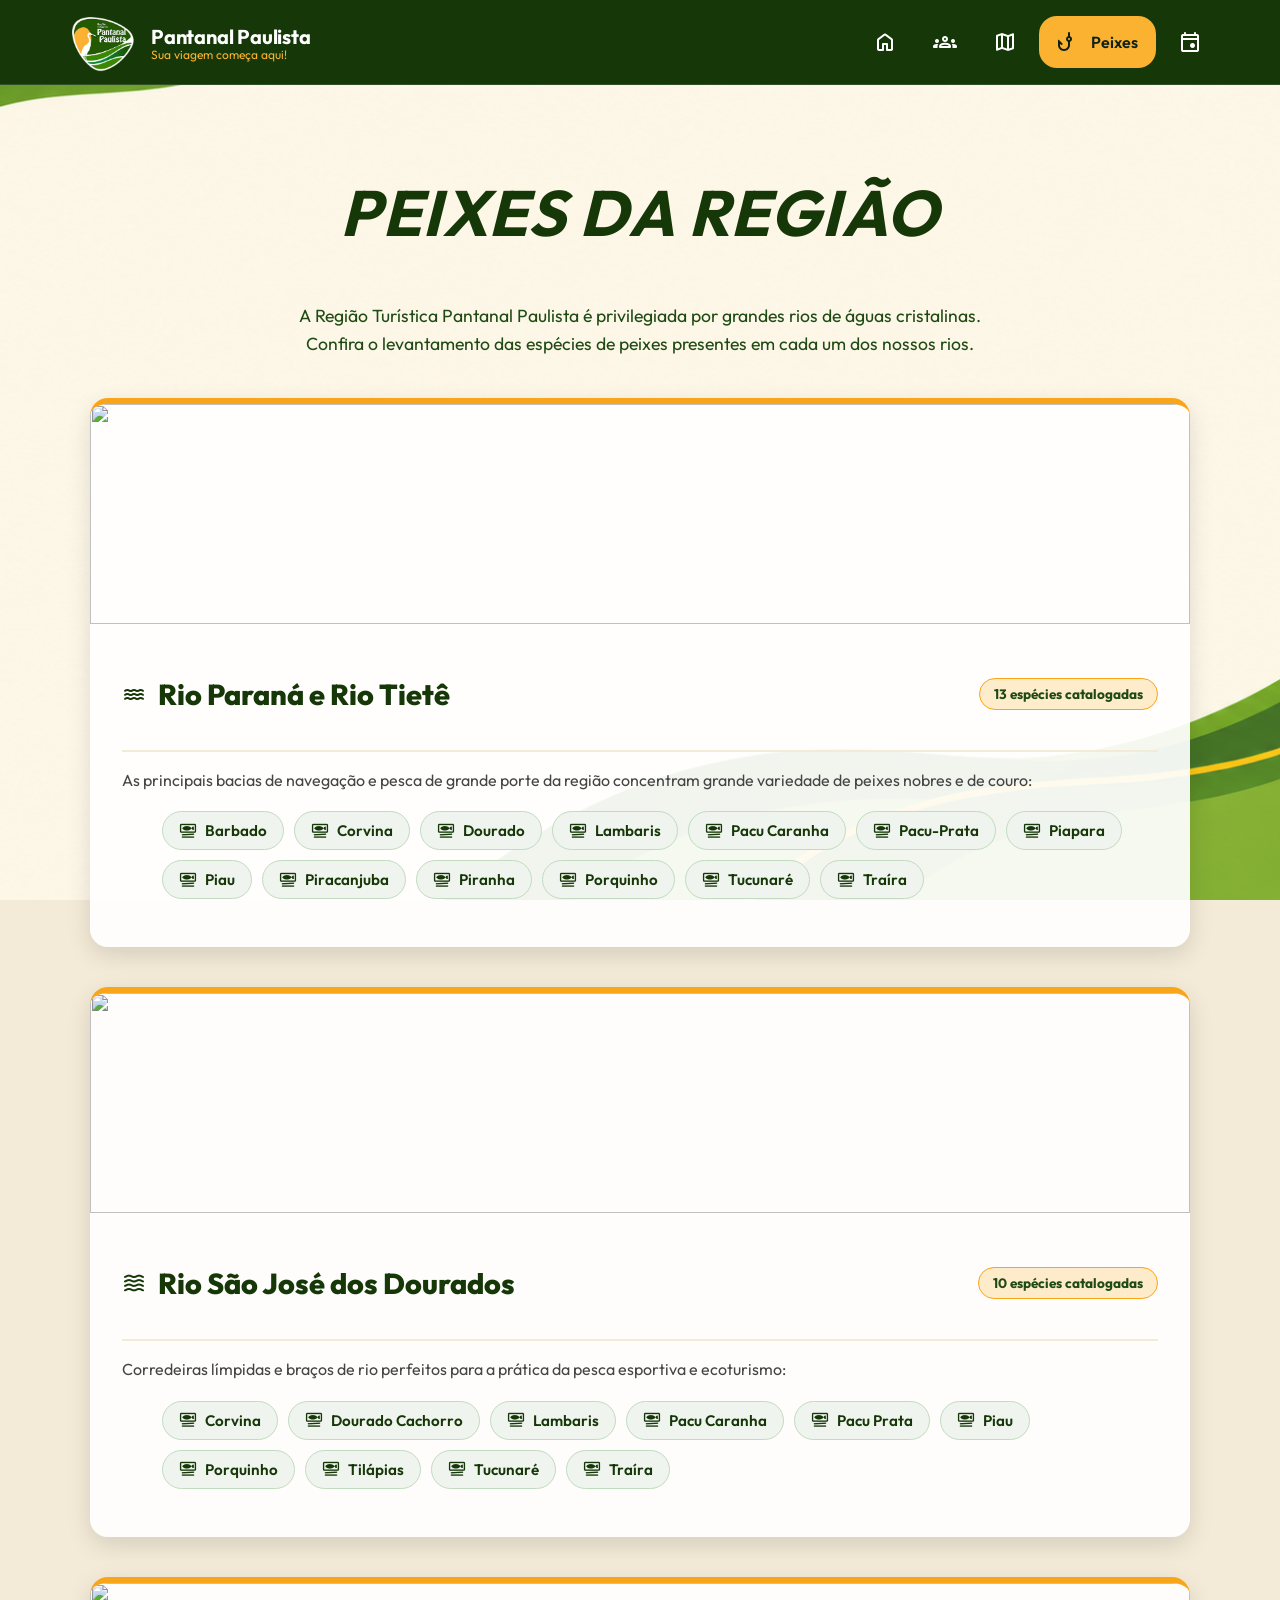
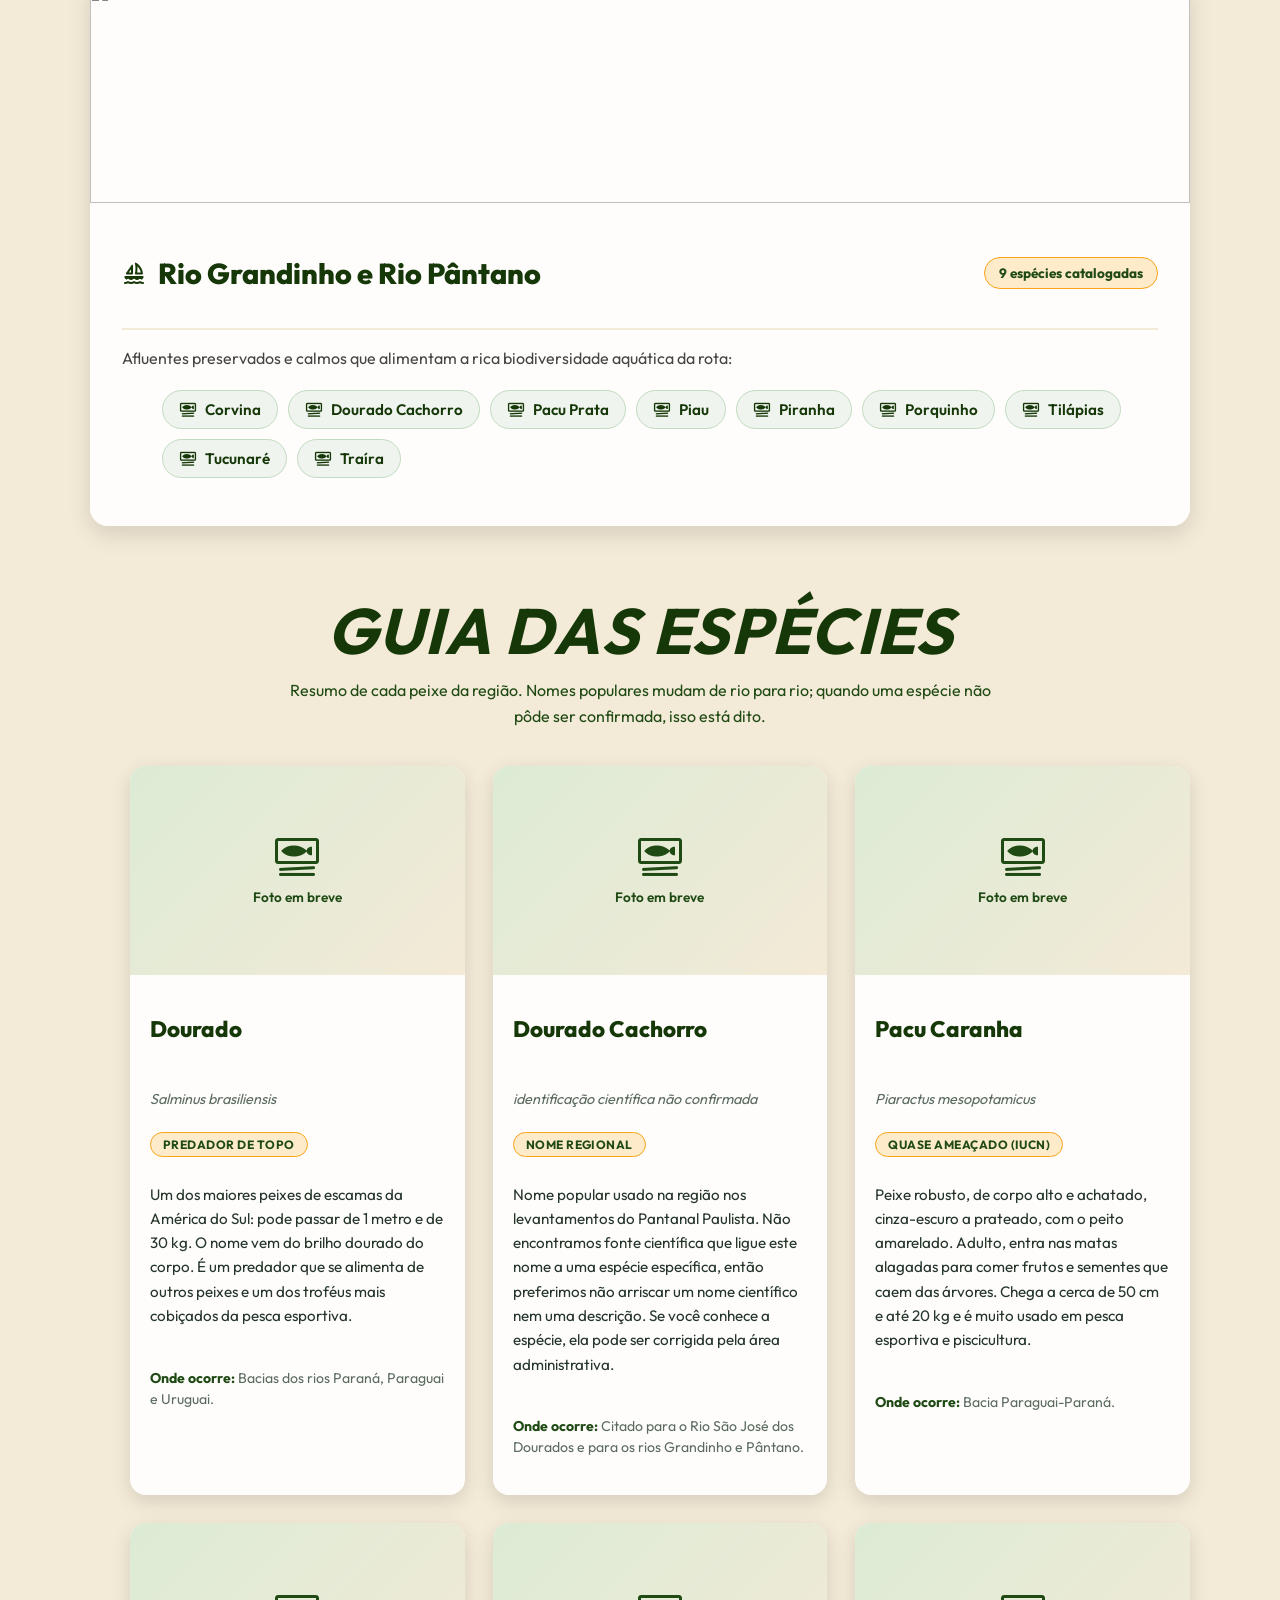
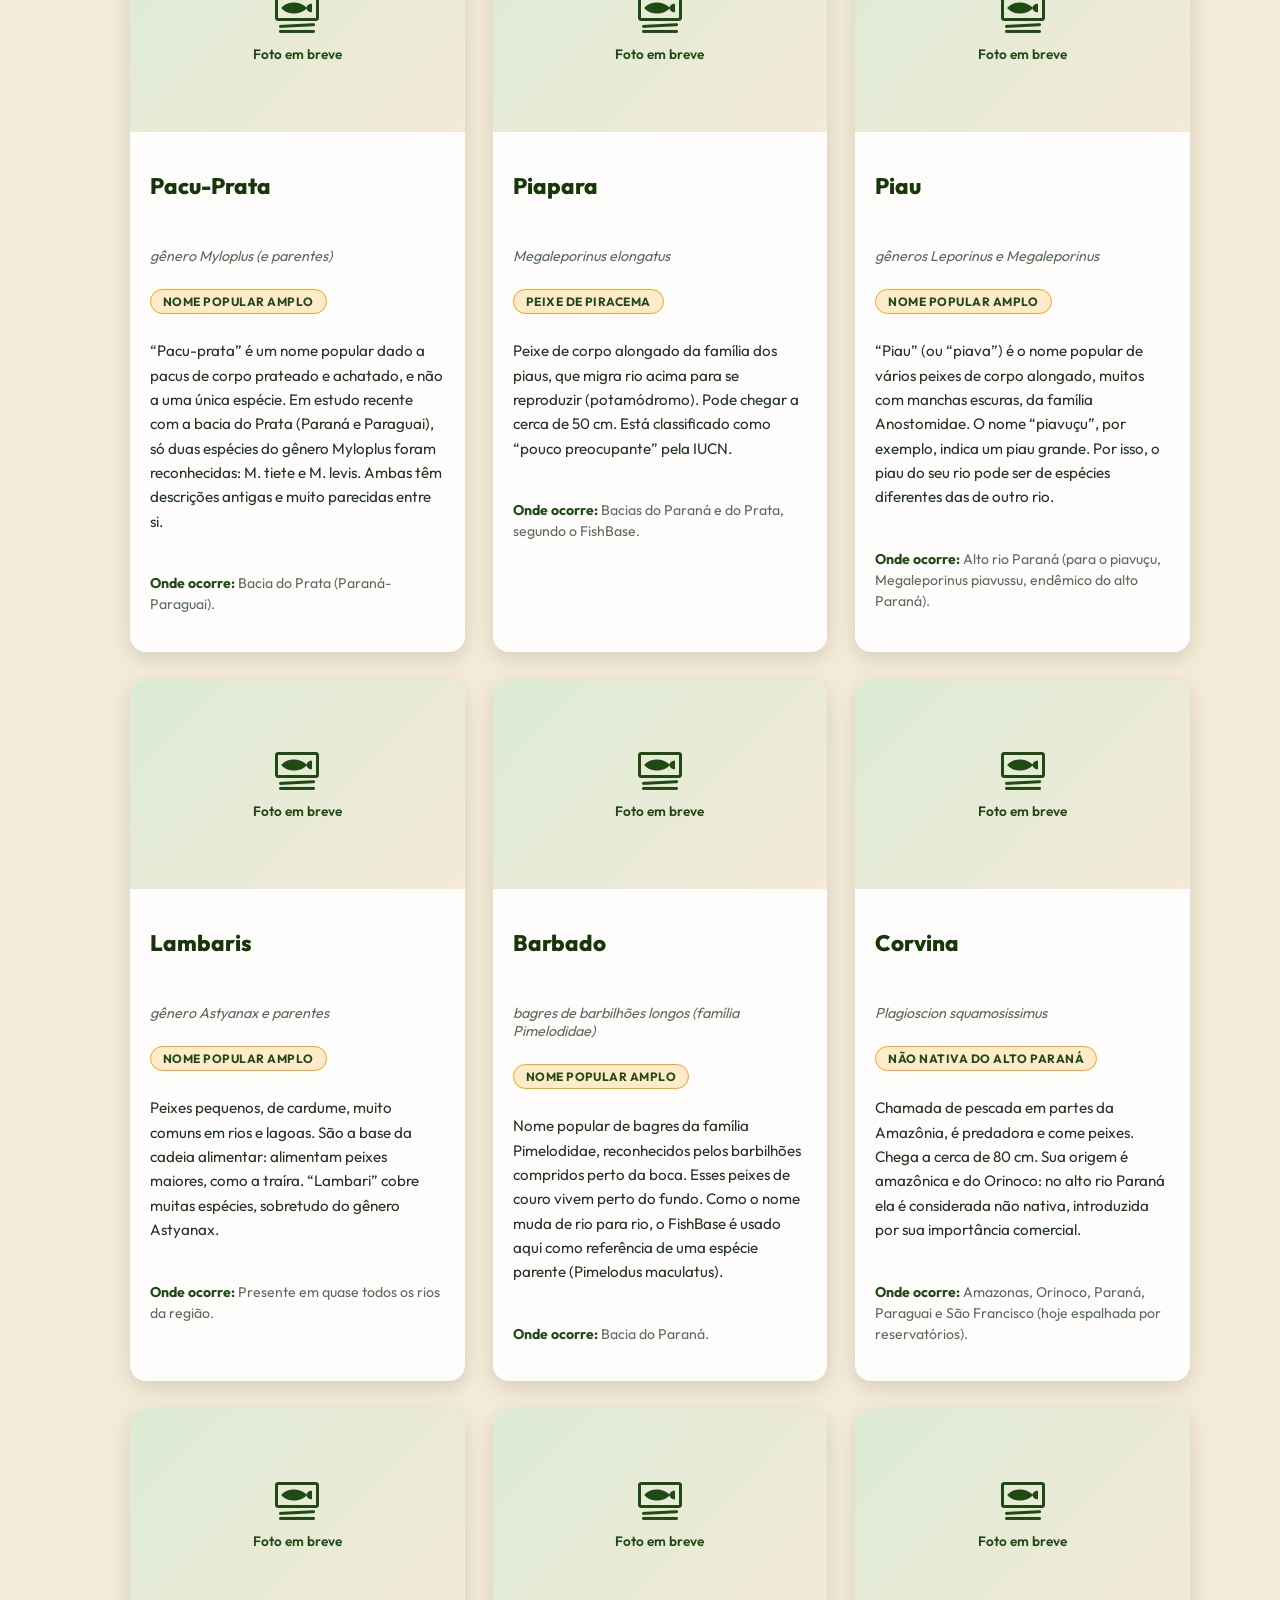
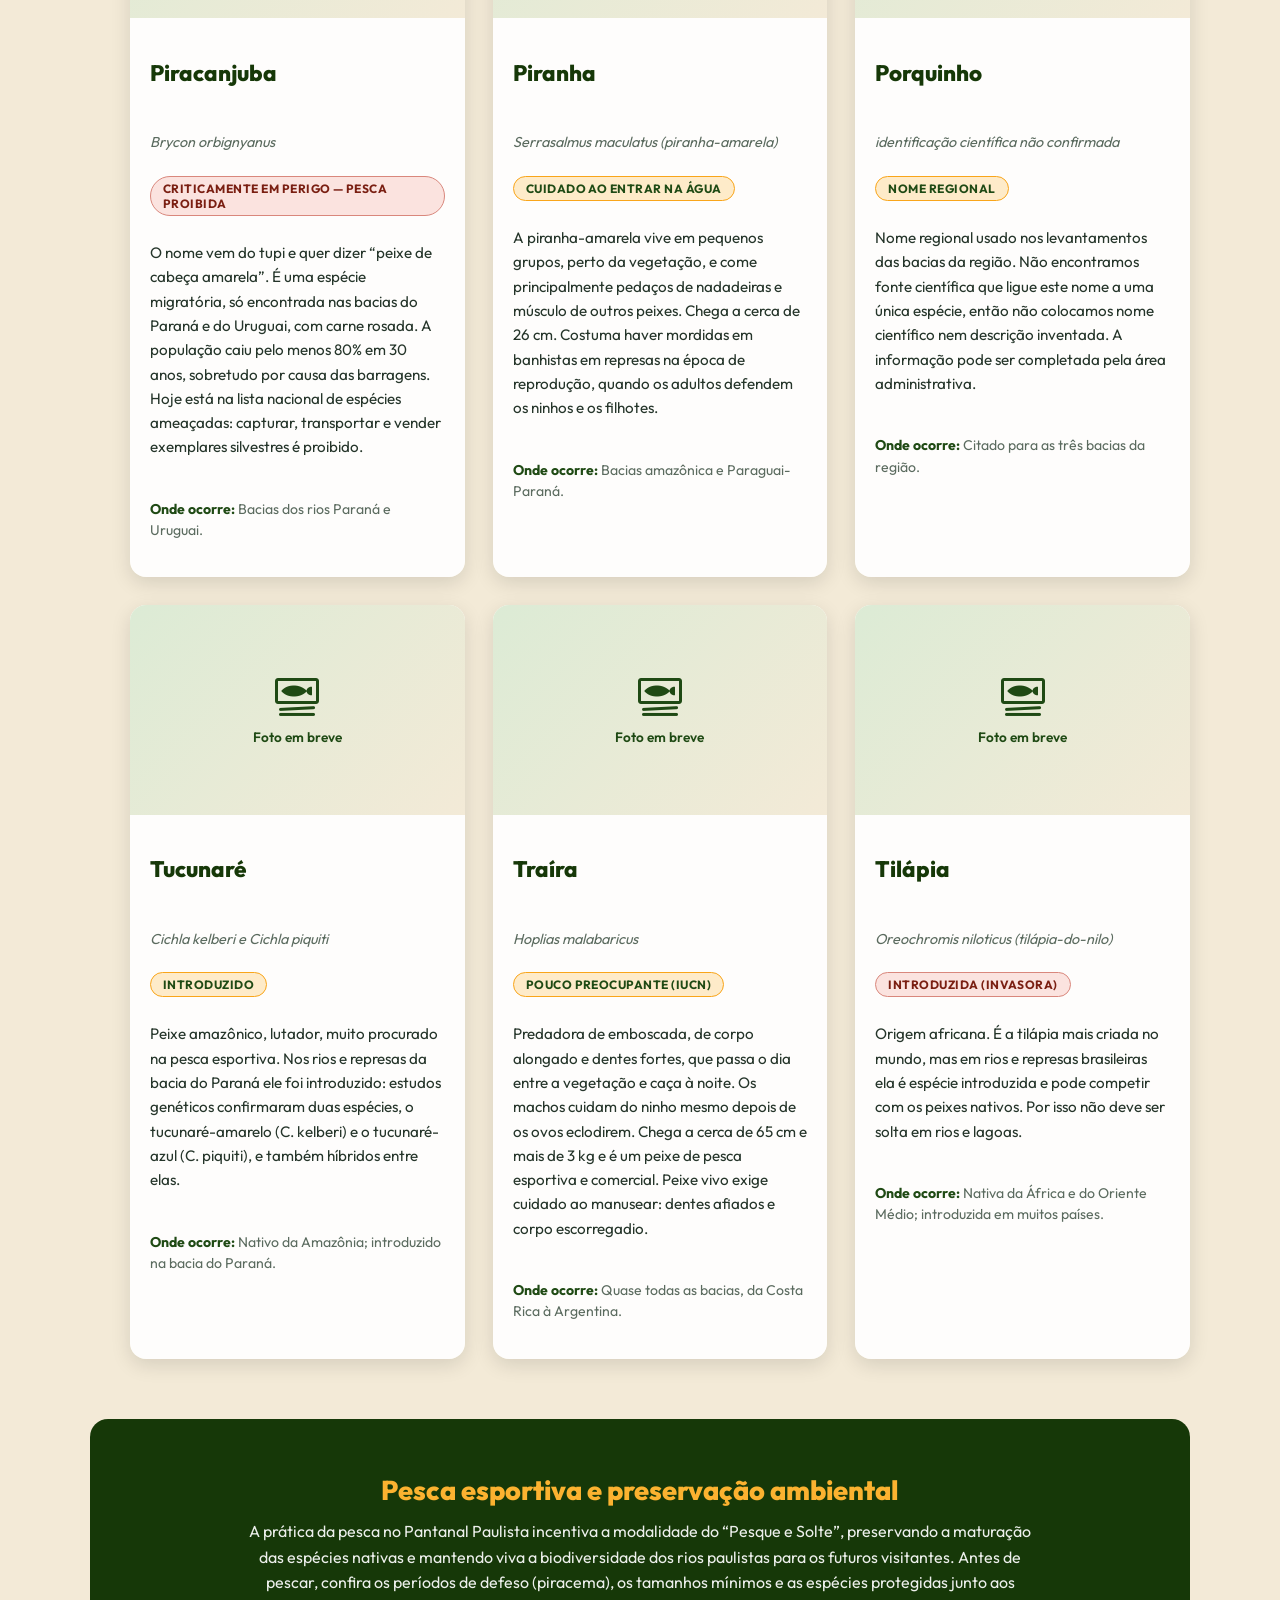
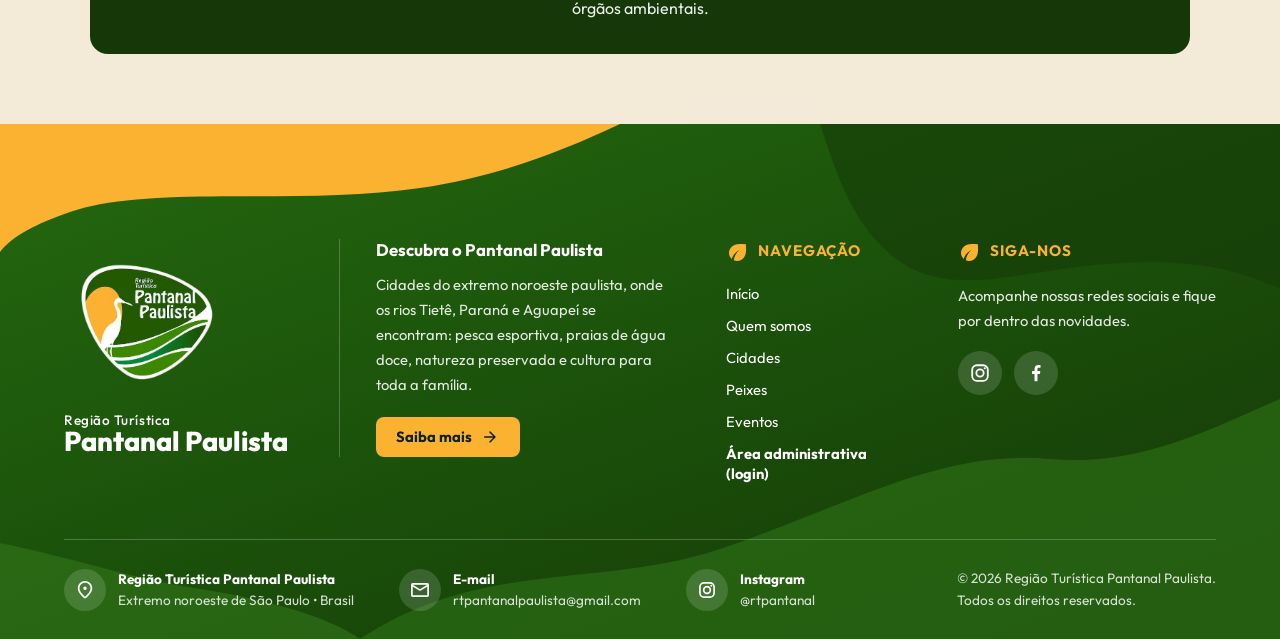
==== peixes.html @ 1e93c2e6 "Reorganiza o site: páginas de cidades, peixes e admin, código comentado e nomes em português - Adici" ====
<!DOCTYPE html>
<html lang="pt-BR">
<!--
    =====================================================================
    PEIXES.HTML - GUIA DE PEIXES E PESCA
    ---------------------------------------------------------------------
    SUMÁRIO
      A. <head> ............ configurações invisíveis da página
      B. CABEÇALHO ......... logo e menu
      C. #peixes ........... introdução, 3 bacias hidrográficas e guia de espécies
           - .bacia ......... um bloco por bacia (título + texto + etiquetas de peixes)
           - #guia-especies . lista de cartões (um <li class="especie"> por peixe)
           - .peixes-preservacao  aviso final sobre preservação
      D. RODAPÉ

    PARA ADICIONAR UM PEIXE: copie um <li class="especie"> inteiro, troque id, nome,
    nome científico e texto. A foto vem de img/peixes/<id>.jpg.
    =====================================================================
-->
    <head>
        <meta charset="UTF-8" />
        <meta name="viewport" content="width=device-width, initial-scale=1.0" />
        <meta name="description" content="Peixes da Região Turística Pantanal Paulista: espécies por bacia hidrográfica e informações de cada peixe." />
        <meta name="theme-color" content="#163808" />
        <title>Peixes | Pantanal Paulista</title>

        <!-- Avisa o CSS de que o JavaScript está ativo (usado pelo menu de celular). -->
        <script>
            document.documentElement.classList.add("js-ativo");
        </script>

        <!-- Mesmas fontes, mesmo CSS e mesmo JS da página inicial. -->
        <link
            href="https://fonts.googleapis.com/css2?family=Outfit:wght@400;500;600;700;800&display=swap"
            rel="stylesheet"
        />
        <link
            href="https://fonts.googleapis.com/css2?family=Material+Symbols+Rounded"
            rel="stylesheet"
        />
        <link rel="stylesheet" href="style.css" />
        <script src="index.js" defer></script>
    </head>

    <body>
        <a class="link-salto" href="#conteudo-principal"> Pular para o conteúdo principal </a>

        <!-- CABEÇALHO: igual ao da página inicial (links apontam para index.html). -->
        <header class="cabecalho">
            <div class="cabecalho__conteudo">
                <!-- Logo + nome: clicar leva ao início da página. -->
                <a
                    class="cabecalho__marca"
                    href="index.html"
                    aria-label="Pantanal Paulista - início"
                >
                    <img class="cabecalho__logo" src="img/logo.png" alt="" width="75" height="75" />
                    <span class="cabecalho__marca-texto">
                        <span class="cabecalho__marca-nome">Pantanal Paulista</span>
                        <!-- Slogan (veio do site do Kauê). -->
                        <span class="cabecalho__slogan">Sua viagem começa aqui!</span>
                    </span>
                </a>

                <!-- Botão do menu de celular (o index.js troca o ícone e o aria-expanded). -->
                <button
                    class="botao-menu"
                    type="button"
                    aria-controls="menu-principal"
                    aria-expanded="false"
                >
                    <span class="botao-menu__icone material-symbols-rounded" aria-hidden="true"
                        >menu</span
                    >
                    <span class="botao-menu__rotulo">Menu</span>
                </button>

                <!--
                    MENU PRINCIPAL
                    Os itens aparecem na MESMA ordem em que estão aqui. Para
                    mudar a ordem, recorte um bloco <li>...</li> inteiro e cole
                    em outra posição. Cada href (ex.: "#cidades") deve ser o id
                    de uma seção do <main>. A ordem do menu acompanha a ordem
                    da página: Início, Quem somos, Cidades e Eventos.
                -->
                <nav class="menu-navegacao" id="menu-principal" aria-label="Navegação principal">
                    <ul class="menu-navegacao__lista">
                        <li class="menu-navegacao__item">
                            <a class="menu-navegacao__link" href="index.html">
                                <span class="menu-navegacao__icone material-symbols-rounded" aria-hidden="true">home</span>
                                <span class="menu-navegacao__texto">Início</span>
                            </a>
                        </li>

                        <li class="menu-navegacao__item">
                            <a class="menu-navegacao__link" href="index.html#quem-somos">
                                <span class="menu-navegacao__icone material-symbols-rounded" aria-hidden="true">groups</span>
                                <span class="menu-navegacao__texto">Quem somos</span>
                            </a>
                        </li>

                        <li class="menu-navegacao__item">
                            <a class="menu-navegacao__link" href="cidades.html">
                                <span class="menu-navegacao__icone material-symbols-rounded" aria-hidden="true">map</span>
                                <span class="menu-navegacao__texto">Cidades</span>
                            </a>
                        </li>

                        <li class="menu-navegacao__item">
                            <a class="menu-navegacao__link" href="peixes.html" aria-current="location">
                                <span class="menu-navegacao__icone material-symbols-rounded" aria-hidden="true">phishing</span>
                                <span class="menu-navegacao__texto">Peixes</span>
                            </a>
                        </li>

                        <li class="menu-navegacao__item">
                            <a class="menu-navegacao__link" href="index.html#eventos">
                                <span class="menu-navegacao__icone material-symbols-rounded" aria-hidden="true">event</span>
                                <span class="menu-navegacao__texto">Eventos</span>
                            </a>
                        </li>
                    </ul>
                </nav>
            </div>
        </header>
        <!-- ======== FIM: CABEÇALHO ======== -->

        <main id="conteudo-principal">
            <!-- ============ PEIXES (id="peixes") ============
                 Bacias hidrográficas com as espécies de cada rio. Clicar em uma etiqueta leva
                 ao cartão da espécie no guia (abaixo). Foto: coloque o arquivo em img/peixes/ com
                 o mesmo id do cartão (ex.: img/peixes/dourado.jpg). Estilo: style.css, bloco "10. PÁGINA DE PEIXES". -->
            <section class="secao-conteudo" id="peixes" aria-labelledby="titulo-peixes">
                <h1 class="titulo-secao" id="titulo-peixes">PEIXES DA REGIÃO</h1>
                <p class="peixes-intro">
                    A Região Turística Pantanal Paulista é privilegiada por grandes rios de águas
                    cristalinas. Confira o levantamento das espécies de peixes presentes em cada
                    um dos nossos rios.
                </p>

                <div class="peixes__conteudo">
            <!-- ===== COMO É UMA BACIA =====
                 <article class="bacia"> = um bloco com a foto/capa, o título, um texto e as
                 etiquetas dos peixes (<ul class="bacia__etiquetas">). Cada etiqueta é um link
                 (#id-do-peixe) que leva ao cartão da espécie mais abaixo.
                 Cores, tamanhos e espaços: style.css, seção 10 (PÁGINA DE PEIXES). -->
            <!-- BACIA: Rio Paraná e Rio Tietê -->
            <article class="bacia">
                <img class="bacia__capa" src="https://images.unsplash.com/photo-1544551763-46a013bb70d5?auto=format&fit=crop&w=1200&q=80" alt="" loading="lazy" />
                <div class="bacia__corpo">
                    <div class="bacia__cabecalho">
                        <h2 class="bacia__titulo">
                            <span class="material-symbols-rounded" aria-hidden="true">water</span>
                            Rio Paraná e Rio Tietê
                        </h2>
                        <span class="bacia__contagem">13 espécies catalogadas</span>
                    </div>
                    <p class="bacia__texto">As principais bacias de navegação e pesca de grande porte da região concentram grande variedade de peixes nobres e de couro:</p>
                    <ul class="bacia__etiquetas">
                        <li><a class="etiqueta-peixe" href="#barbado"><span class="material-symbols-rounded" aria-hidden="true">set_meal</span>Barbado</a></li>
                        <li><a class="etiqueta-peixe" href="#corvina"><span class="material-symbols-rounded" aria-hidden="true">set_meal</span>Corvina</a></li>
                        <li><a class="etiqueta-peixe" href="#dourado"><span class="material-symbols-rounded" aria-hidden="true">set_meal</span>Dourado</a></li>
                        <li><a class="etiqueta-peixe" href="#lambari"><span class="material-symbols-rounded" aria-hidden="true">set_meal</span>Lambaris</a></li>
                        <li><a class="etiqueta-peixe" href="#pacu-caranha"><span class="material-symbols-rounded" aria-hidden="true">set_meal</span>Pacu Caranha</a></li>
                        <li><a class="etiqueta-peixe" href="#pacu-prata"><span class="material-symbols-rounded" aria-hidden="true">set_meal</span>Pacu-Prata</a></li>
                        <li><a class="etiqueta-peixe" href="#piapara"><span class="material-symbols-rounded" aria-hidden="true">set_meal</span>Piapara</a></li>
                        <li><a class="etiqueta-peixe" href="#piau"><span class="material-symbols-rounded" aria-hidden="true">set_meal</span>Piau</a></li>
                        <li><a class="etiqueta-peixe" href="#piracanjuba"><span class="material-symbols-rounded" aria-hidden="true">set_meal</span>Piracanjuba</a></li>
                        <li><a class="etiqueta-peixe" href="#piranha"><span class="material-symbols-rounded" aria-hidden="true">set_meal</span>Piranha</a></li>
                        <li><a class="etiqueta-peixe" href="#porquinho"><span class="material-symbols-rounded" aria-hidden="true">set_meal</span>Porquinho</a></li>
                        <li><a class="etiqueta-peixe" href="#tucunare"><span class="material-symbols-rounded" aria-hidden="true">set_meal</span>Tucunaré</a></li>
                        <li><a class="etiqueta-peixe" href="#traira"><span class="material-symbols-rounded" aria-hidden="true">set_meal</span>Traíra</a></li>
                    </ul>
                </div>
            </article>

            <!-- BACIA: Rio São José dos Dourados -->
            <article class="bacia">
                <img class="bacia__capa" src="https://images.unsplash.com/photo-1507525428034-b723cf961d3e?auto=format&fit=crop&w=1200&q=80" alt="" loading="lazy" />
                <div class="bacia__corpo">
                    <div class="bacia__cabecalho">
                        <h2 class="bacia__titulo">
                            <span class="material-symbols-rounded" aria-hidden="true">waves</span>
                            Rio São José dos Dourados
                        </h2>
                        <span class="bacia__contagem">10 espécies catalogadas</span>
                    </div>
                    <p class="bacia__texto">Corredeiras límpidas e braços de rio perfeitos para a prática da pesca esportiva e ecoturismo:</p>
                    <ul class="bacia__etiquetas">
                        <li><a class="etiqueta-peixe" href="#corvina"><span class="material-symbols-rounded" aria-hidden="true">set_meal</span>Corvina</a></li>
                        <li><a class="etiqueta-peixe" href="#dourado-cachorro"><span class="material-symbols-rounded" aria-hidden="true">set_meal</span>Dourado Cachorro</a></li>
                        <li><a class="etiqueta-peixe" href="#lambari"><span class="material-symbols-rounded" aria-hidden="true">set_meal</span>Lambaris</a></li>
                        <li><a class="etiqueta-peixe" href="#pacu-caranha"><span class="material-symbols-rounded" aria-hidden="true">set_meal</span>Pacu Caranha</a></li>
                        <li><a class="etiqueta-peixe" href="#pacu-prata"><span class="material-symbols-rounded" aria-hidden="true">set_meal</span>Pacu Prata</a></li>
                        <li><a class="etiqueta-peixe" href="#piau"><span class="material-symbols-rounded" aria-hidden="true">set_meal</span>Piau</a></li>
                        <li><a class="etiqueta-peixe" href="#porquinho"><span class="material-symbols-rounded" aria-hidden="true">set_meal</span>Porquinho</a></li>
                        <li><a class="etiqueta-peixe" href="#tilapia"><span class="material-symbols-rounded" aria-hidden="true">set_meal</span>Tilápias</a></li>
                        <li><a class="etiqueta-peixe" href="#tucunare"><span class="material-symbols-rounded" aria-hidden="true">set_meal</span>Tucunaré</a></li>
                        <li><a class="etiqueta-peixe" href="#traira"><span class="material-symbols-rounded" aria-hidden="true">set_meal</span>Traíra</a></li>
                    </ul>
                </div>
            </article>

            <!-- BACIA: Rio Grandinho e Rio Pântano -->
            <article class="bacia">
                <img class="bacia__capa" src="https://images.unsplash.com/photo-1470071459604-3b5ec3a7fe05?auto=format&fit=crop&w=1200&q=80" alt="" loading="lazy" />
                <div class="bacia__corpo">
                    <div class="bacia__cabecalho">
                        <h2 class="bacia__titulo">
                            <span class="material-symbols-rounded" aria-hidden="true">sailing</span>
                            Rio Grandinho e Rio Pântano
                        </h2>
                        <span class="bacia__contagem">9 espécies catalogadas</span>
                    </div>
                    <p class="bacia__texto">Afluentes preservados e calmos que alimentam a rica biodiversidade aquática da rota:</p>
                    <ul class="bacia__etiquetas">
                        <li><a class="etiqueta-peixe" href="#corvina"><span class="material-symbols-rounded" aria-hidden="true">set_meal</span>Corvina</a></li>
                        <li><a class="etiqueta-peixe" href="#dourado-cachorro"><span class="material-symbols-rounded" aria-hidden="true">set_meal</span>Dourado Cachorro</a></li>
                        <li><a class="etiqueta-peixe" href="#pacu-prata"><span class="material-symbols-rounded" aria-hidden="true">set_meal</span>Pacu Prata</a></li>
                        <li><a class="etiqueta-peixe" href="#piau"><span class="material-symbols-rounded" aria-hidden="true">set_meal</span>Piau</a></li>
                        <li><a class="etiqueta-peixe" href="#piranha"><span class="material-symbols-rounded" aria-hidden="true">set_meal</span>Piranha</a></li>
                        <li><a class="etiqueta-peixe" href="#porquinho"><span class="material-symbols-rounded" aria-hidden="true">set_meal</span>Porquinho</a></li>
                        <li><a class="etiqueta-peixe" href="#tilapia"><span class="material-symbols-rounded" aria-hidden="true">set_meal</span>Tilápias</a></li>
                        <li><a class="etiqueta-peixe" href="#tucunare"><span class="material-symbols-rounded" aria-hidden="true">set_meal</span>Tucunaré</a></li>
                        <li><a class="etiqueta-peixe" href="#traira"><span class="material-symbols-rounded" aria-hidden="true">set_meal</span>Traíra</a></li>
                    </ul>
                </div>
            </article>

                    <!-- GUIA DAS ESPÉCIES
                         Cada <li class="especie" id="..."> é um cartão de peixe:
                         foto, nome, nome científico, onde ocorre e um texto curto.
                         Para mudar a foto: coloque img/peixes/<id>.jpg (o id do cartão).
                         Para a grade ter mais/menos colunas: style.css, ".especies" (grid-template-columns). -->
                    <h2 class="titulo-secao guia-especies__titulo" id="guia-especies">GUIA DAS ESPÉCIES</h2>
                    <p class="guia-especies__aviso">
                        Resumo de cada peixe da região. Nomes populares mudam de
                        rio para rio; quando uma espécie não pôde ser confirmada, isso está dito.
                    </p>
                    <ul class="especies">
                    <li class="especie" id="dourado">
                        <div class="especie__foto">
                            <img src="img/peixes/dourado.jpg" alt="Dourado" loading="lazy" data-remoto="https://commons.wikimedia.org/wiki/Special:FilePath/Dourado no Rio da Prata.JPG?width=800" />
                            <span class="especie__foto-vazia" aria-hidden="true"><span class="material-symbols-rounded">set_meal</span>Foto em breve</span>
                        </div>
                        <div class="especie__corpo">
                            <h3 class="especie__nome">Dourado</h3>
                            <p class="especie__cientifico">Salminus brasiliensis</p>
                            <span class="especie__selo">Predador de topo</span>
                            <p class="especie__texto">Um dos maiores peixes de escamas da América do Sul: pode passar de 1 metro e de 30 kg. O nome vem do brilho dourado do corpo. É um predador que se alimenta de outros peixes e um dos troféus mais cobiçados da pesca esportiva.</p>
                            <p class="especie__onde"><strong>Onde ocorre:</strong> Bacias dos rios Paraná, Paraguai e Uruguai.</p>
                        </div>
                    </li>
                    <li class="especie" id="dourado-cachorro">
                        <div class="especie__foto">
                            <img src="img/peixes/dourado-cachorro.jpg" alt="Dourado Cachorro" loading="lazy" />
                            <span class="especie__foto-vazia" aria-hidden="true"><span class="material-symbols-rounded">set_meal</span>Foto em breve</span>
                        </div>
                        <div class="especie__corpo">
                            <h3 class="especie__nome">Dourado Cachorro</h3>
                            <p class="especie__cientifico">identificação científica não confirmada</p>
                            <span class="especie__selo">Nome regional</span>
                            <p class="especie__texto">Nome popular usado na região nos levantamentos do Pantanal Paulista. Não encontramos fonte científica que ligue este nome a uma espécie específica, então preferimos não arriscar um nome científico nem uma descrição. Se você conhece a espécie, ela pode ser corrigida pela área administrativa.</p>
                            <p class="especie__onde"><strong>Onde ocorre:</strong> Citado para o Rio São José dos Dourados e para os rios Grandinho e Pântano.</p>
                        </div>
                    </li>
                    <li class="especie" id="pacu-caranha">
                        <div class="especie__foto">
                            <img src="img/peixes/pacu-caranha.jpg" alt="Pacu Caranha" loading="lazy" />
                            <span class="especie__foto-vazia" aria-hidden="true"><span class="material-symbols-rounded">set_meal</span>Foto em breve</span>
                        </div>
                        <div class="especie__corpo">
                            <h3 class="especie__nome">Pacu Caranha</h3>
                            <p class="especie__cientifico">Piaractus mesopotamicus</p>
                            <span class="especie__selo">Quase ameaçado (IUCN)</span>
                            <p class="especie__texto">Peixe robusto, de corpo alto e achatado, cinza-escuro a prateado, com o peito amarelado. Adulto, entra nas matas alagadas para comer frutos e sementes que caem das árvores. Chega a cerca de 50 cm e até 20 kg e é muito usado em pesca esportiva e piscicultura.</p>
                            <p class="especie__onde"><strong>Onde ocorre:</strong> Bacia Paraguai-Paraná.</p>
                        </div>
                    </li>
                    <li class="especie" id="pacu-prata">
                        <div class="especie__foto">
                            <img src="img/peixes/pacu-prata.jpg" alt="Pacu-Prata" loading="lazy" />
                            <span class="especie__foto-vazia" aria-hidden="true"><span class="material-symbols-rounded">set_meal</span>Foto em breve</span>
                        </div>
                        <div class="especie__corpo">
                            <h3 class="especie__nome">Pacu-Prata</h3>
                            <p class="especie__cientifico">gênero Myloplus (e parentes)</p>
                            <span class="especie__selo">Nome popular amplo</span>
                            <p class="especie__texto">“Pacu-prata” é um nome popular dado a pacus de corpo prateado e achatado, e não a uma única espécie. Em estudo recente com a bacia do Prata (Paraná e Paraguai), só duas espécies do gênero Myloplus foram reconhecidas: M. tiete e M. levis. Ambas têm descrições antigas e muito parecidas entre si.</p>
                            <p class="especie__onde"><strong>Onde ocorre:</strong> Bacia do Prata (Paraná-Paraguai).</p>
                        </div>
                    </li>
                    <li class="especie" id="piapara">
                        <div class="especie__foto">
                            <img src="img/peixes/piapara.jpg" alt="Piapara" loading="lazy" />
                            <span class="especie__foto-vazia" aria-hidden="true"><span class="material-symbols-rounded">set_meal</span>Foto em breve</span>
                        </div>
                        <div class="especie__corpo">
                            <h3 class="especie__nome">Piapara</h3>
                            <p class="especie__cientifico">Megaleporinus elongatus</p>
                            <span class="especie__selo">Peixe de piracema</span>
                            <p class="especie__texto">Peixe de corpo alongado da família dos piaus, que migra rio acima para se reproduzir (potamódromo). Pode chegar a cerca de 50 cm. Está classificado como “pouco preocupante” pela IUCN.</p>
                            <p class="especie__onde"><strong>Onde ocorre:</strong> Bacias do Paraná e do Prata, segundo o FishBase.</p>
                        </div>
                    </li>
                    <li class="especie" id="piau">
                        <div class="especie__foto">
                            <img src="img/peixes/piau.jpg" alt="Piau" loading="lazy" />
                            <span class="especie__foto-vazia" aria-hidden="true"><span class="material-symbols-rounded">set_meal</span>Foto em breve</span>
                        </div>
                        <div class="especie__corpo">
                            <h3 class="especie__nome">Piau</h3>
                            <p class="especie__cientifico">gêneros Leporinus e Megaleporinus</p>
                            <span class="especie__selo">Nome popular amplo</span>
                            <p class="especie__texto">“Piau” (ou “piava”) é o nome popular de vários peixes de corpo alongado, muitos com manchas escuras, da família Anostomidae. O nome “piavuçu”, por exemplo, indica um piau grande. Por isso, o piau do seu rio pode ser de espécies diferentes das de outro rio.</p>
                            <p class="especie__onde"><strong>Onde ocorre:</strong> Alto rio Paraná (para o piavuçu, Megaleporinus piavussu, endêmico do alto Paraná).</p>
                        </div>
                    </li>
                    <li class="especie" id="lambari">
                        <div class="especie__foto">
                            <img src="img/peixes/lambari.jpg" alt="Lambaris" loading="lazy" />
                            <span class="especie__foto-vazia" aria-hidden="true"><span class="material-symbols-rounded">set_meal</span>Foto em breve</span>
                        </div>
                        <div class="especie__corpo">
                            <h3 class="especie__nome">Lambaris</h3>
                            <p class="especie__cientifico">gênero Astyanax e parentes</p>
                            <span class="especie__selo">Nome popular amplo</span>
                            <p class="especie__texto">Peixes pequenos, de cardume, muito comuns em rios e lagoas. São a base da cadeia alimentar: alimentam peixes maiores, como a traíra. “Lambari” cobre muitas espécies, sobretudo do gênero Astyanax.</p>
                            <p class="especie__onde"><strong>Onde ocorre:</strong> Presente em quase todos os rios da região.</p>
                        </div>
                    </li>
                    <li class="especie" id="barbado">
                        <div class="especie__foto">
                            <img src="img/peixes/barbado.jpg" alt="Barbado" loading="lazy" />
                            <span class="especie__foto-vazia" aria-hidden="true"><span class="material-symbols-rounded">set_meal</span>Foto em breve</span>
                        </div>
                        <div class="especie__corpo">
                            <h3 class="especie__nome">Barbado</h3>
                            <p class="especie__cientifico">bagres de barbilhões longos (família Pimelodidae)</p>
                            <span class="especie__selo">Nome popular amplo</span>
                            <p class="especie__texto">Nome popular de bagres da família Pimelodidae, reconhecidos pelos barbilhões compridos perto da boca. Esses peixes de couro vivem perto do fundo. Como o nome muda de rio para rio, o FishBase é usado aqui como referência de uma espécie parente (Pimelodus maculatus).</p>
                            <p class="especie__onde"><strong>Onde ocorre:</strong> Bacia do Paraná.</p>
                        </div>
                    </li>
                    <li class="especie" id="corvina">
                        <div class="especie__foto">
                            <img src="img/peixes/corvina.jpg" alt="Corvina" loading="lazy" />
                            <span class="especie__foto-vazia" aria-hidden="true"><span class="material-symbols-rounded">set_meal</span>Foto em breve</span>
                        </div>
                        <div class="especie__corpo">
                            <h3 class="especie__nome">Corvina</h3>
                            <p class="especie__cientifico">Plagioscion squamosissimus</p>
                            <span class="especie__selo">Não nativa do alto Paraná</span>
                            <p class="especie__texto">Chamada de pescada em partes da Amazônia, é predadora e come peixes. Chega a cerca de 80 cm. Sua origem é amazônica e do Orinoco: no alto rio Paraná ela é considerada não nativa, introduzida por sua importância comercial.</p>
                            <p class="especie__onde"><strong>Onde ocorre:</strong> Amazonas, Orinoco, Paraná, Paraguai e São Francisco (hoje espalhada por reservatórios).</p>
                        </div>
                    </li>
                    <li class="especie" id="piracanjuba">
                        <div class="especie__foto">
                            <img src="img/peixes/piracanjuba.jpg" alt="Piracanjuba" loading="lazy" />
                            <span class="especie__foto-vazia" aria-hidden="true"><span class="material-symbols-rounded">set_meal</span>Foto em breve</span>
                        </div>
                        <div class="especie__corpo">
                            <h3 class="especie__nome">Piracanjuba</h3>
                            <p class="especie__cientifico">Brycon orbignyanus</p>
                            <span class="especie__selo especie__selo--alerta">Criticamente em perigo — pesca proibida</span>
                            <p class="especie__texto">O nome vem do tupi e quer dizer “peixe de cabeça amarela”. É uma espécie migratória, só encontrada nas bacias do Paraná e do Uruguai, com carne rosada. A população caiu pelo menos 80% em 30 anos, sobretudo por causa das barragens. Hoje está na lista nacional de espécies ameaçadas: capturar, transportar e vender exemplares silvestres é proibido.</p>
                            <p class="especie__onde"><strong>Onde ocorre:</strong> Bacias dos rios Paraná e Uruguai.</p>
                        </div>
                    </li>
                    <li class="especie" id="piranha">
                        <div class="especie__foto">
                            <img src="img/peixes/piranha.jpg" alt="Piranha" loading="lazy" />
                            <span class="especie__foto-vazia" aria-hidden="true"><span class="material-symbols-rounded">set_meal</span>Foto em breve</span>
                        </div>
                        <div class="especie__corpo">
                            <h3 class="especie__nome">Piranha</h3>
                            <p class="especie__cientifico">Serrasalmus maculatus (piranha-amarela)</p>
                            <span class="especie__selo">Cuidado ao entrar na água</span>
                            <p class="especie__texto">A piranha-amarela vive em pequenos grupos, perto da vegetação, e come principalmente pedaços de nadadeiras e músculo de outros peixes. Chega a cerca de 26 cm. Costuma haver mordidas em banhistas em represas na época de reprodução, quando os adultos defendem os ninhos e os filhotes.</p>
                            <p class="especie__onde"><strong>Onde ocorre:</strong> Bacias amazônica e Paraguai-Paraná.</p>
                        </div>
                    </li>
                    <li class="especie" id="porquinho">
                        <div class="especie__foto">
                            <img src="img/peixes/porquinho.jpg" alt="Porquinho" loading="lazy" />
                            <span class="especie__foto-vazia" aria-hidden="true"><span class="material-symbols-rounded">set_meal</span>Foto em breve</span>
                        </div>
                        <div class="especie__corpo">
                            <h3 class="especie__nome">Porquinho</h3>
                            <p class="especie__cientifico">identificação científica não confirmada</p>
                            <span class="especie__selo">Nome regional</span>
                            <p class="especie__texto">Nome regional usado nos levantamentos das bacias da região. Não encontramos fonte científica que ligue este nome a uma única espécie, então não colocamos nome científico nem descrição inventada. A informação pode ser completada pela área administrativa.</p>
                            <p class="especie__onde"><strong>Onde ocorre:</strong> Citado para as três bacias da região.</p>
                        </div>
                    </li>
                    <li class="especie" id="tucunare">
                        <div class="especie__foto">
                            <img src="img/peixes/tucunare.jpg" alt="Tucunaré" loading="lazy" />
                            <span class="especie__foto-vazia" aria-hidden="true"><span class="material-symbols-rounded">set_meal</span>Foto em breve</span>
                        </div>
                        <div class="especie__corpo">
                            <h3 class="especie__nome">Tucunaré</h3>
                            <p class="especie__cientifico">Cichla kelberi e Cichla piquiti</p>
                            <span class="especie__selo">Introduzido</span>
                            <p class="especie__texto">Peixe amazônico, lutador, muito procurado na pesca esportiva. Nos rios e represas da bacia do Paraná ele foi introduzido: estudos genéticos confirmaram duas espécies, o tucunaré-amarelo (C. kelberi) e o tucunaré-azul (C. piquiti), e também híbridos entre elas.</p>
                            <p class="especie__onde"><strong>Onde ocorre:</strong> Nativo da Amazônia; introduzido na bacia do Paraná.</p>
                        </div>
                    </li>
                    <li class="especie" id="traira">
                        <div class="especie__foto">
                            <img src="img/peixes/traira.jpg" alt="Traíra" loading="lazy" data-remoto="https://commons.wikimedia.org/wiki/Special:FilePath/Hoplias malabaricus2.jpg?width=800" />
                            <span class="especie__foto-vazia" aria-hidden="true"><span class="material-symbols-rounded">set_meal</span>Foto em breve</span>
                        </div>
                        <div class="especie__corpo">
                            <h3 class="especie__nome">Traíra</h3>
                            <p class="especie__cientifico">Hoplias malabaricus</p>
                            <span class="especie__selo">Pouco preocupante (IUCN)</span>
                            <p class="especie__texto">Predadora de emboscada, de corpo alongado e dentes fortes, que passa o dia entre a vegetação e caça à noite. Os machos cuidam do ninho mesmo depois de os ovos eclodirem. Chega a cerca de 65 cm e mais de 3 kg e é um peixe de pesca esportiva e comercial. Peixe vivo exige cuidado ao manusear: dentes afiados e corpo escorregadio.</p>
                            <p class="especie__onde"><strong>Onde ocorre:</strong> Quase todas as bacias, da Costa Rica à Argentina.</p>
                        </div>
                    </li>
                    <li class="especie" id="tilapia">
                        <div class="especie__foto">
                            <img src="img/peixes/tilapia.jpg" alt="Tilápia" loading="lazy" />
                            <span class="especie__foto-vazia" aria-hidden="true"><span class="material-symbols-rounded">set_meal</span>Foto em breve</span>
                        </div>
                        <div class="especie__corpo">
                            <h3 class="especie__nome">Tilápia</h3>
                            <p class="especie__cientifico">Oreochromis niloticus (tilápia-do-nilo)</p>
                            <span class="especie__selo especie__selo--alerta">Introduzida (invasora)</span>
                            <p class="especie__texto">Origem africana. É a tilápia mais criada no mundo, mas em rios e represas brasileiras ela é espécie introduzida e pode competir com os peixes nativos. Por isso não deve ser solta em rios e lagoas.</p>
                            <p class="especie__onde"><strong>Onde ocorre:</strong> Nativa da África e do Oriente Médio; introduzida em muitos países.</p>
                        </div>
                    </li>
                    </ul>

                    <!-- FAIXA DE PRESERVAÇÃO -->
                    <aside class="peixes-preservacao">
                        <h2>Pesca esportiva e preservação ambiental</h2>
                        <p>
                            A prática da pesca no Pantanal Paulista incentiva a modalidade do
                            “Pesque e Solte”, preservando a maturação das espécies nativas e
                            mantendo viva a biodiversidade dos rios paulistas para os futuros
                            visitantes. Antes de pescar, confira os períodos de defeso (piracema),
                            os tamanhos mínimos e as espécies protegidas junto aos órgãos
                            ambientais.
                        </p>
                    </aside>
                </div>
            </section>
            <!-- ======== FIM: SEÇÃO #peixes ======== -->
        </main>
        <!-- ======== FIM: CONTEÚDO PRINCIPAL ======== -->

        <!-- RODAPÉ: igual ao da página inicial. -->
        <footer class="rodape">
            <!-- Ondas decorativas do fundo (só enfeite: o leitor de tela ignora).
                 Duas peças: uma presa ao topo (mancha amarela) e outra à base. -->
            <svg
                class="rodape__decoracao rodape__decoracao--cima"
                viewBox="0 0 1440 260"
                preserveAspectRatio="xMinYMin slice"
                aria-hidden="true"
                focusable="false"
            >
                <path
                    fill="#143a08"
                    opacity=".55"
                    d="M820 0H1440V250C1360 215 1290 150 1190 140C1050 126 960 190 890 130C850 96 835 45 820 0Z"
                />
                <path
                    fill="#fbb230"
                    d="M0 0H620C560 28 500 52 420 64C300 82 150 60 70 88C36 100 12 112 0 128Z"
                />
            </svg>
            <svg
                class="rodape__decoracao rodape__decoracao--baixo"
                viewBox="0 0 1440 240"
                preserveAspectRatio="xMaxYMax slice"
                aria-hidden="true"
                focusable="false"
            >
                <path
                    fill="#2a6a14"
                    opacity=".75"
                    d="M520 240C640 160 760 190 880 150C1010 106 1100 50 1210 60C1300 68 1370 30 1440 0V240Z"
                />
                <path
                    fill="#357a1c"
                    opacity=".55"
                    d="M0 240V150C120 110 230 170 360 190C450 204 500 225 520 240Z"
                />
            </svg>

            <div class="rodape__conteudo">
                <!-- Parte de cima: 4 colunas (marca, apresentação, navegação, redes) -->
                <div class="rodape__principal">
                    <!-- Coluna 1: marca (clicar leva ao início) -->
                    <a
                        class="rodape__marca"
                        href="index.html"
                        aria-label="Pantanal Paulista - voltar ao início"
                    >
                        <img class="rodape__logo" src="img/logo.png" alt="" width="160" height="160" />
                        <span class="rodape__marca-texto">
                            <span class="rodape__marca-topo">Região Turística</span>
                            <span class="rodape__marca-nome">Pantanal Paulista</span>
                        </span>
                    </a>

                    <!-- Coluna 2: apresentação + botão -->
                    <div class="rodape__sobre">
                        <h2 class="rodape__sobre-titulo">Descubra o Pantanal Paulista</h2>
                        <p>
                            Cidades do extremo noroeste paulista, onde os rios Tietê, Paraná e
                            Aguapeí se encontram: pesca esportiva, praias de água doce, natureza
                            preservada e cultura para toda a família.
                        </p>
                        <a class="rodape__botao" href="index.html#quem-somos">
                            Saiba mais
                            <span class="material-symbols-rounded" aria-hidden="true"
                                >arrow_forward</span
                            >
                        </a>
                    </div>

                    <!-- Coluna 3: navegação (mesmos destinos do menu do topo) -->
                    <nav class="rodape__coluna" aria-labelledby="rodape-nav-titulo">
                        <h2 class="rodape__coluna-titulo" id="rodape-nav-titulo">
                            <span class="material-symbols-rounded" aria-hidden="true">eco</span>
                            Navegação
                        </h2>
                        <ul class="rodape__lista">
                            <li><a href="index.html">Início</a></li>
                            <li><a href="index.html#quem-somos">Quem somos</a></li>
                            <li><a href="cidades.html">Cidades</a></li>
                            <li><a href="peixes.html">Peixes</a></li>
                            <li><a href="index.html#eventos">Eventos</a></li>
                            <li><a href="admin.html" class="rodape__admin">Área administrativa (login)</a></li>
                        </ul>
                    </nav>

                    <!-- Coluna 4: redes sociais (links reais da Região Turística) -->
                    <div class="rodape__coluna">
                        <h2 class="rodape__coluna-titulo">
                            <span class="material-symbols-rounded" aria-hidden="true">eco</span>
                            Siga-nos
                        </h2>
                        <p class="rodape__redes-texto">
                            Acompanhe nossas redes sociais e fique por dentro das novidades.
                        </p>
                        <ul class="rodape__redes">
                            <li>
                                <a
                                    href="https://www.instagram.com/rtpantanal/"
                                    target="_blank"
                                    rel="noopener noreferrer"
                                    aria-label="Instagram @rtpantanal (abre em nova aba)"
                                >
                                    <svg viewBox="0 0 24 24" aria-hidden="true" focusable="false">
                                        <rect x="3.5" y="3.5" width="17" height="17" rx="5" fill="none" stroke="currentColor" stroke-width="2" />
                                        <circle cx="12" cy="12" r="4" fill="none" stroke="currentColor" stroke-width="2" />
                                        <circle cx="17.2" cy="6.8" r="1.2" fill="currentColor" />
                                    </svg>
                                </a>
                            </li>
                            <li>
                                <a
                                    href="https://www.facebook.com/rtpantanalpaulista/"
                                    target="_blank"
                                    rel="noopener noreferrer"
                                    aria-label="Facebook Região Turística Pantanal Paulista (abre em nova aba)"
                                >
                                    <svg viewBox="0 0 24 24" aria-hidden="true" focusable="false">
                                        <path
                                            fill="currentColor"
                                            d="M13.6 21v-8h2.7l.4-3.2h-3.1V7.8c0-.9.3-1.5 1.6-1.5h1.7V3.4c-.3 0-1.3-.1-2.4-.1-2.4 0-4.1 1.5-4.1 4.2v2.3H7.7V13h2.7v8z"
                                        />
                                    </svg>
                                </a>
                            </li>
                            <!-- Para ADICIONAR outra rede (quando existir o perfil oficial),
                                 copie um <li> acima, troque o href e o aria-label e coloque
                                 o <svg> do ícone da rede. -->
                        </ul>
                    </div>
                </div>

                <!-- Linha de baixo: contato e direitos autorais -->
                <div class="rodape__base">
                    <ul class="rodape__contato">
                        <li>
                            <span
                                class="rodape__contato-icone material-symbols-rounded"
                                aria-hidden="true"
                                >location_on</span
                            >
                            <span>
                                <strong>Região Turística Pantanal Paulista</strong>
                                Extremo noroeste de São Paulo • Brasil
                            </span>
                        </li>
                        <li>
                            <span
                                class="rodape__contato-icone material-symbols-rounded"
                                aria-hidden="true"
                                >mail</span
                            >
                            <span>
                                <strong>E-mail</strong>
                                <a id="exibe-email" href="mailto:rtpantanalpaulista@gmail.com"
                                    >rtpantanalpaulista@gmail.com</a
                                >
                            </span>
                        </li>
                        <li>
                            <span class="rodape__contato-icone" aria-hidden="true">
                                <svg viewBox="0 0 24 24" focusable="false">
                                    <rect x="3.5" y="3.5" width="17" height="17" rx="5" fill="none" stroke="currentColor" stroke-width="2" />
                                    <circle cx="12" cy="12" r="4" fill="none" stroke="currentColor" stroke-width="2" />
                                    <circle cx="17.2" cy="6.8" r="1.2" fill="currentColor" />
                                </svg>
                            </span>
                            <span>
                                <strong>Instagram</strong>
                                <a id="exibe-redes"
                                    href="https://www.instagram.com/rtpantanal/"
                                    target="_blank"
                                    rel="noopener noreferrer"
                                    >@rtpantanal</a
                                >
                            </span>
                        </li>
                        <li id="rodape-telefone" hidden>
                            <span class="rodape__contato-icone material-symbols-rounded" aria-hidden="true">call</span>
                            <span>
                                <strong>Telefone</strong>
                                <span id="exibe-telefone"></span>
                            </span>
                        </li>
                    </ul>

                    <!-- O ano é atualizado sozinho pelo index.js (2026 é só o valor de reserva). -->
                    <p class="rodape__direitos">
                        © <span id="rodape-ano">2026</span> Região Turística Pantanal Paulista.<br />
                        Todos os direitos reservados.
                    </p>
                </div>
            </div>
        </footer>
        <!-- ======== FIM: RODAPÉ ======== -->
    </body>
</html>
---- style.css ----
/* ==========================================================================
   STYLE.CSS - ARQUIVO ÚNICO DE ESTILOS DO SITE
   --------------------------------------------------------------------------
   O HTML diz O QUE aparece; o CSS diz COMO aparece (cores, tamanhos,
   posições e efeitos). Cada bloco começa com um "seletor" (ex.: .banner)
   que indica QUAL elemento do HTML recebe as regras. Dentro das chaves { }
   ficam as "propriedades", uma por linha, no formato  propriedade: valor;
   Em CSS os comentários ficam entre barra-asterisco e asterisco-barra,
   como este: o navegador ignora esse texto.

   SUMÁRIO (na ordem em que as seções aparecem no arquivo)
      1. Variáveis (cores, fontes e medidas do site inteiro)
      2. Base (reset, corpo, rolagem, foco, fundo bege, títulos)
      3. Cabeçalho e menu
      4. Banner (faixa inicial com foto, 100% da tela)
      5. Quem somos
      6. Cidades (cards com foto)
      7. Informações da cidade (painéis de vidro + mapa)
      8. Eventos (carrossel)
      9. Página de cidades (busca e guia das cidades)
     10. Página de peixes (bacias e guia das espécies)
     11. Área administrativa (login e painel)
     12. Rodapé
     13. Preferência por menos movimento (acessibilidade)
   Procure pelo número e o nome da seção (Ctrl+F) para ir direto até ela.

   COMO USAR ESTE ARQUIVO
     - Quer trocar uma COR ou FONTE do site todo? Mexa só na seção 1.
     - Quer mexer em UMA parte da página? Use o sumário acima.
     - Quase todo valor tem um comentário ao lado explicando o que ele faz.

   RECEITAS RÁPIDAS (o que mudar para conseguir cada efeito)
     - Trocar a cor do texto ............ color: ...;
     - Trocar a cor de fundo ............ background-color: ...;
     - Aumentar/diminuir a letra ........ font-size: ...;  (maior número = letra maior)
     - Trocar a fonte ................... font-family: ...;
     - Deixar em negrito ................ font-weight: 700;
     - Aumentar uma imagem .............. width: ...; e height: ...;
     - Afastar um item do outro ......... gap: ...;  ou  margin: ...;
     - Dar mais "respiro" dentro da caixa  padding: ...;
     - Arredondar os cantos ............. border-radius: ...;
     - Esconder um item ................. display: none;

   UNIDADES DE MEDIDA
     px  = pixel (tamanho fixo).   rem = múltiplo do tamanho de letra padrão
     (1rem = 16px).   %  = porcentagem do espaço do elemento pai.
     vw / vh = 1% da largura / altura da tela.   em = múltiplo da letra do próprio elemento.
   ========================================================================== */


/* ==========================================================================
   1. VARIÁVEIS
   Uma variável é um "apelido" para um valor: var(--verde) usa o que está
   escrito em --verde. Mudou aqui, mudou no site inteiro.
   ========================================================================== */
:root {
    /* ----- Cores do projeto ----- */
    --verde: #163808;         /* verde principal: cabeçalho, títulos, rodapé */
    --verde-escuro: #1f4a14;  /* verde mais claro, usado em textos de destaque */
    --ambar: #fbb230;         /* amarelo: botões, ícone ativo, detalhes */
    --laranja: #f9a51a;       /* laranja dos botões dos cards e das faixas */
    --tinta: #102117;         /* quase preto esverdeado: texto sobre fundo claro */
    --branco: #fff;           /* branco */

    /* ----- Medidas ----- */
    --altura-header: 84px;  /* altura do cabeçalho (o banner desconta isto para ocupar a tela toda) */

    /* ----- Fontes -----
       Uma fonte só para o site inteiro (Outfit). Para trocar: mude o nome
       aqui E o link do Google Fonts no <head> do index.html.
       "sans-serif" é a reserva, usada se a fonte principal não carregar. */
    --fonte-principal: "Outfit", sans-serif;  /* valor reutilizado pelo site (variável) */
    --fonte-titulo: var(--fonte-principal);   /* fonte dos títulos */
    --fonte-texto: var(--fonte-principal);    /* fonte dos textos corridos */

    /* ----- Padrão dos títulos grandes das seções -----
       Valem para QUEM SOMOS, CIDADES, INFORMAÇÕES E LOCALIZAÇÃO e EVENTOS. */
    --titulo-tamanho: clamp(2.2rem, 7vw, 4rem);  /* clamp(mínimo, ideal, máximo) */
    --titulo-peso: 700;                          /* 400 normal, 700 negrito, 800 extranegrito */
    --titulo-estilo: italic;                     /* "italic" inclina; "normal" deixa reto */
    --titulo-espaco-letras: 0.02em;              /* espaço entre as letras (0 = normal) */
    --titulo-cor: var(--verde);                  /* cor dos títulos */
}


/* ==========================================================================
   2. BASE
   Regras que valem para a página inteira.
   ========================================================================== */

/* Inclui padding e borda no cálculo da largura (evita caixas "estourando"). */
* {
    box-sizing: border-box;  /* borda e padding contam dentro da largura */
}

html {
    scroll-behavior: smooth;   /* rolagem suave ao clicar nos links do menu */
    scroll-padding-top: 96px;  /* o título da seção não fica escondido atrás do cabeçalho fixo */
}

body {
    margin: 0;                            /* tira a margem padrão do navegador */
    font-family: var(--fonte-principal);  /* fonte padrão da página */
    overflow-x: clip;                     /* nunca aparece barra de rolagem horizontal */
}

/* Reset restrito às seções Quem somos, Cidades e Informações.
   :where() deixa a "força" (especificidade) da regra em zero, então
   qualquer classe do site continua vencendo este reset. */
:where(#cidades, #mapas, #quem-somos),
:where(#cidades, #mapas, #quem-somos) * {
    margin: 0;               /* zera margens */
    padding: 0;              /* zera espaços internos */
    box-sizing: border-box;  /* mesma regra de caixa do restante do site */
    text-align: center;      /* textos centralizados por padrão (as classes mudam onde precisar) */
}

:where(#cidades, #mapas, #quem-somos, #atalhos) {
    font-family: var(--fonte-texto);      /* fonte dos textos das três seções */
    -webkit-font-smoothing: antialiased;  /* letras mais nítidas em Mac/iPhone */
}

/* Anel amarelo visível para quem navega pelo teclado (tecla Tab). */
a:focus-visible,
button:focus-visible {
    outline: 3px solid var(--ambar);  /* contorno de foco */
    outline-offset: 3px;              /* distância do contorno */
}

/* Link de salto: fica fora da tela e aparece só ao receber foco do teclado. */
.link-salto {
    position: absolute;            /* solto, posicionado dentro do pai */
    top: -100px;                   /* escondido acima da tela */
    left: 16px;                    /* distância da esquerda */
    z-index: 100;                  /* fica na frente de tudo */
    padding: 12px 16px;            /* espaço DENTRO da caixa (aumentar = mais respiro) */
    border-radius: 0 0 12px 12px;  /* cantos arredondados (aumentar = mais redondo) */
    background: var(--ambar);      /* fundo (cor e/ou imagem) */
    color: var(--tinta);           /* cor do texto */
    font-weight: 600;              /* semi-negrito */
    text-decoration: none;         /* sem sublinhado */
}

.link-salto:focus {
    top: 0;  /* desce para dentro da tela */
}

/* ----- Fundo bege (todas as seções abaixo do banner) -----
   Vale para toda <section class="secao-conteudo">. Para uma seção nova
   receber o fundo, basta colocar essa classe nela. O banner não tem a classe,
   por isso mantém a foto dele. */
.secao-conteudo {
    background-image: url("img/back-bege.png");  /* imagem de fundo */
    background-color: #f3ead7;                   /* cor mostrada enquanto a imagem carrega */
    background-size: cover;                      /* cobre a seção toda, sem deixar vazios */
    background-position: center;                 /* mantém o meio da imagem visível */
    background-repeat: no-repeat;                /* não repete em mosaico */
    background-attachment: fixed;                /* fundo parado enquanto a página rola (efeito parallax) */
}

/* ----- Título padrão das seções (CIDADES, INFORMAÇÕES E LOCALIZAÇÃO) ----- */
.titulo-secao {
    font-family: var(--fonte-principal);          /* fonte (tipo de letra) */
    font-size: var(--titulo-tamanho);             /* tamanho da letra (aumentar = letra maior) */
    font-weight: var(--titulo-peso);              /* espessura da letra (400 normal, 700 negrito) */
    font-style: var(--titulo-estilo);             /* estilo da letra (italic = inclinada) */
    letter-spacing: var(--titulo-espaco-letras);  /* espaço entre as letras */
    color: var(--titulo-cor);                     /* cor do texto */
    text-transform: uppercase;                    /* sempre em MAIÚSCULAS */
    text-align: center;                           /* texto centralizado */
    line-height: 1.1;                             /* títulos de 2 linhas ficam mais juntinhos */
}


/* ==========================================================================
   3. CABEÇALHO E MENU
   ========================================================================== */

/* Barra fixa no topo (sticky = acompanha a rolagem). */
.cabecalho {
    position: sticky;                                    /* acompanha a rolagem até grudar */
    top: 0;                                              /* distância do topo */
    z-index: 50;                                         /* fica na frente do conteúdo */
    background-color: var(--verde);                      /* cor de fundo */
    border-bottom: 1px solid rgba(255, 255, 255, 0.12);  /* borda de baixo */
    transition: box-shadow 0.3s ease;                    /* sombra aparece suavemente */
}

/* A classe rolado é colocada pelo index.js quando a página rola. */
.cabecalho.rolado {
    box-shadow: 0 10px 28px rgba(16, 33, 23, 0.3);  /* sombra da caixa */
}

.cabecalho__conteudo {
    width: min(1200px, 90%);           /* largura máxima de 1200px, com folga nas laterais */
    min-height: var(--altura-header);  /* altura mínima */
    margin: 0 auto;                    /* centraliza */
    display: flex;                     /* logo à esquerda, menu à direita */
    align-items: center;               /* itens centralizados na vertical */
    justify-content: space-between;    /* itens espalhados, um em cada ponta */
    gap: 24px;                         /* espaço entre os itens (aumentar = mais afastados) */
    transition: min-height 0.3s ease;  /* animação suave ao mudar */
}

/* Ao rolar, o cabeçalho fica mais baixo e ocupa menos espaço. */
.cabecalho.rolado .cabecalho__conteudo {
    min-height: 68px;  /* altura mínima */
}

/* Marca: logo + nome. */
.cabecalho__marca {
    display: inline-flex;     /* flexbox que ocupa só o necessário */
    align-items: center;      /* itens centralizados na vertical */
    gap: 12px;                /* espaço entre os itens (aumentar = mais afastados) */
    color: var(--branco);     /* cor do texto */
    font-size: 1.25rem;       /* tamanho da letra (aumentar = letra maior) */
    font-weight: 700;         /* negrito */
    letter-spacing: -0.01em;  /* espaço entre as letras */
    text-decoration: none;    /* sem sublinhado */
}

/* Nome do site + slogan empilhados, ao lado do logo. */
.cabecalho__marca-texto {
    display: flex;           /* itens lado a lado (flexbox) */
    flex-direction: column;  /* itens empilhados */
    text-align: left;        /* texto à esquerda */
}

.cabecalho__slogan {
    font-size: 0.75rem;   /* tamanho da letra (aumentar = letra maior) */
    font-weight: 400;     /* peso normal */
    line-height: 1;       /* altura da linha (aumentar = linhas mais afastadas) */
    letter-spacing: 0;    /* espaço entre as letras */
    color: var(--ambar);  /* cor do texto */
}

.cabecalho__logo {
    flex: none;           /* não encolhe quando falta espaço */
    width: 75px;          /* largura (aumentar = mais largo) */
    height: 75px;         /* altura (aumentar = mais alto) */
    object-fit: contain;  /* foto inteira visível, sem cortar */
}

/* ----- Menu: ícones que se expandem mostrando o texto ----- */
.menu-navegacao__lista {
    display: flex;        /* itens lado a lado (flexbox) */
    align-items: center;  /* itens centralizados na vertical */
    gap: 8px;             /* espaço entre os itens (aumentar = mais afastados) */
    margin: 0;            /* sem espaço fora */
    padding: 0;           /* sem espaço dentro */
    list-style: none;     /* sem bolinhas */
}

/* Grade de duas colunas: ícone (52px) + texto.
   O texto começa com 0fr (largura zero) e vira 1fr no hover, então o botão
   se ajusta ao tamanho de cada palavra. */
.menu-navegacao__link {
    display: grid;                    /* itens em grade (linhas e colunas) */
    grid-template-columns: 52px 0fr;  /* colunas da grade (quantas e de que tamanho) */
    align-items: center;              /* itens centralizados na vertical */
    height: 52px;                     /* altura (aumentar = mais alto) */
    color: var(--branco);             /* cor do texto */
    text-decoration: none;            /* sem sublinhado */
    border-radius: 18px;              /* cantos arredondados (aumentar = mais redondo) */
    transition:
        grid-template-columns 0.35s ease,
        background-color 0.25s ease,
        color 0.25s ease;
}

.menu-navegacao__icone {
    display: grid;        /* itens em grade (linhas e colunas) */
    place-items: center;  /* centraliza os itens (vertical e horizontal) */
    width: 52px;          /* largura (aumentar = mais largo) */
    font-size: 24px;      /* tamanho da letra (aumentar = letra maior) */
}

/* min-width: 0 + overflow: hidden deixam o texto "caber" em largura zero. */
.menu-navegacao__texto {
    min-width: 0;                   /* largura mínima */
    overflow: hidden;               /* esconde o que passa da caixa */
    white-space: nowrap;            /* texto em uma linha só */
    font-weight: 500;               /* meio-negrito */
    opacity: 0;                     /* invisível até o hover */
    transition: opacity 0.2s ease;  /* animação suave ao mudar */
}

/* Respiro à direita do texto (fica dentro da área recortada). */
.menu-navegacao__texto::after {
    content: "";            /* texto/ícone inserido pelo CSS */
    display: inline-block;  /* caixa na linha, com largura própria */
    width: 18px;            /* largura (aumentar = mais largo) */
}

.menu-navegacao__link:hover,
.menu-navegacao__link:focus-visible {
    grid-template-columns: 52px 1fr;              /* abre o botão */
    background-color: rgba(255, 255, 255, 0.16);  /* cor de fundo */
}

.menu-navegacao__link:hover .menu-navegacao__texto,
.menu-navegacao__link:focus-visible .menu-navegacao__texto {
    opacity: 1;  /* mostra o texto */
}

/* Seção atual: botão amarelo e sempre aberto (o index.js marca o link ativo). */
.menu-navegacao__link[aria-current="location"] {
    grid-template-columns: 52px 1fr;  /* colunas da grade (quantas e de que tamanho) */
    background-color: var(--ambar);   /* cor de fundo */
    color: var(--tinta);              /* cor do texto */
}

.menu-navegacao__link[aria-current="location"] .menu-navegacao__texto {
    opacity: 1;        /* totalmente visível */
    font-weight: 600;  /* semi-negrito */
}

/* Botão do menu de telas pequenas (escondido no computador). */
.botao-menu {
    display: none;                                /* escondido */
    align-items: center;                          /* itens centralizados na vertical */
    gap: 6px;                                     /* espaço entre os itens (aumentar = mais afastados) */
    height: 48px;                                 /* altura (aumentar = mais alto) */
    padding: 0 16px 0 12px;                       /* espaço DENTRO da caixa (aumentar = mais respiro) */
    border: 1px solid rgba(255, 255, 255, 0.35);  /* borda (espessura, estilo e cor) */
    border-radius: 16px;                          /* cantos arredondados (aumentar = mais redondo) */
    background: transparent;                      /* fundo (cor e/ou imagem) */
    color: var(--branco);                         /* cor do texto */
    font: inherit;                                /* fonte (herda a do elemento pai) */
    font-weight: 500;                             /* meio-negrito */
    cursor: pointer;                              /* mãozinha ao passar o mouse */
}

.botao-menu:hover {
    background-color: rgba(255, 255, 255, 0.12);  /* cor de fundo */
}

/* ----- Celular e tablet (até 820px) ----- */
@media (max-width: 820px) {
    .cabecalho__conteudo {
        flex-wrap: wrap;   /* itens quebram para a linha de baixo */
        min-height: 68px;  /* altura mínima */
    }

    .cabecalho.rolado .cabecalho__conteudo {
        min-height: 60px;  /* altura mínima */
    }

    .cabecalho__logo {
        width: 52px;   /* logo menor para caber no cabeçalho baixo */
        height: 52px;  /* altura (aumentar = mais alto) */
    }

    /* Marca e botão "Menu" precisam caber lado a lado: gaps e fonte menores. */
    .cabecalho__conteudo {
        gap: 12px;  /* espaço entre os itens (aumentar = mais afastados) */
    }

    .cabecalho__marca {
        gap: 10px;           /* espaço entre os itens (aumentar = mais afastados) */
        font-size: 1.05rem;  /* tamanho da letra (aumentar = letra maior) */
    }

    .botao-menu {
        display: inline-flex;  /* mostra o botão "Menu" */
    }

    /* Sem JavaScript, o menu aparece normalmente abaixo da marca. */
    .menu-navegacao {
        width: 100%;           /* largura (aumentar = mais largo) */
        padding-bottom: 16px;  /* espaço interno, embaixo */
    }

    /* Com JavaScript, vira um painel que desce sob o cabeçalho. */
    .js-ativo .menu-navegacao {
        position: absolute;                             /* solto, posicionado dentro do pai */
        top: 100%;                                      /* logo abaixo do cabeçalho */
        left: 0;                                        /* distância da esquerda */
        right: 0;                                       /* distância da direita */
        padding: 12px 5% 24px;                          /* espaço DENTRO da caixa (aumentar = mais respiro) */
        background: var(--verde);                       /* fundo (cor e/ou imagem) */
        box-shadow: 0 18px 28px rgba(16, 33, 23, 0.3);  /* sombra da caixa */
        visibility: hidden;                             /* fechado por padrão */
        opacity: 0;                                     /* invisível */
        transform: translateY(-8px);                    /* move, gira ou aumenta o elemento */
        transition:
            opacity 0.25s ease,
            transform 0.25s ease,
            visibility 0s linear 0.25s;
    }

    /* A classe aberto é colocada pelo index.js ao clicar em "Menu". */
    .js-ativo .menu-navegacao.aberto {
        visibility: visible;   /* visibilidade */
        opacity: 1;            /* totalmente visível */
        transform: none;       /* move, gira ou aumenta o elemento */
        transition-delay: 0s;
    }

    .menu-navegacao__lista {
        flex-direction: column;  /* itens um embaixo do outro */
        align-items: stretch;    /* alinhamento vertical dos itens */
        gap: 4px;                /* espaço entre os itens (aumentar = mais afastados) */
    }

    /* No celular não existe hover: todos os textos ficam visíveis. */
    .menu-navegacao__link {
        grid-template-columns: 52px 1fr;  /* colunas da grade (quantas e de que tamanho) */
    }

    .menu-navegacao__texto {
        opacity: 1;          /* totalmente visível */
        font-size: 1.05rem;  /* tamanho da letra (aumentar = letra maior) */
    }
}


/* ==========================================================================
   4. BANNER (faixa inicial com foto)
   Ocupa 100% da altura da TELA: 100svh menos a altura do cabeçalho (que
   fica no topo, fora do banner). "svh" = altura visível real da tela no
   celular (descontando a barra do navegador).
   ========================================================================== */
.banner {
    min-height: calc(100vh - var(--altura-header));   /* reserva para navegadores antigos (sem svh) */
    min-height: calc(100svh - var(--altura-header));  /* 100% da tela, já descontando o cabeçalho */
    display: flex;                                    /* itens lado a lado (flexbox) */
    align-items: center;                              /* centraliza o texto na vertical */
    padding-block: 72px;                              /* respiro em cima e embaixo */
    background-color: var(--tinta);                   /* cor mostrada enquanto a foto carrega */
    background-image:
        linear-gradient(90deg, rgba(16, 33, 23, 0.9), rgba(16, 33, 23, 0.1)), /* degradê escuro à esquerda para o texto ler bem */
        url("img/banner.png");                          /* foto do banner */
    background-size: cover;       /* foto cobre o banner inteiro */
    background-position: center;  /* posição da imagem de fundo */
}

.banner__contorno {
    width: min(1200px, 90%);  /* largura (aumentar = mais largo) */
    margin: 0 auto;           /* centraliza a caixa na horizontal */
}

.banner__conteudo {
    max-width: 680px;      /* limita a largura do bloco de texto */
    color: var(--branco);  /* cor do texto */
}

/* Etiqueta pequena acima do título. */
.banner__chamada {
    display: inline-flex;                         /* flexbox que ocupa só o necessário */
    align-items: center;                          /* itens centralizados na vertical */
    gap: 10px;                                    /* espaço entre os itens (aumentar = mais afastados) */
    margin: 0 0 24px;                             /* espaço FORA da caixa */
    padding: 8px 16px;                            /* espaço DENTRO da caixa (aumentar = mais respiro) */
    border: 1px solid rgba(255, 255, 255, 0.25);  /* borda (espessura, estilo e cor) */
    border-radius: 999px;                         /* formato de pílula */
    background: rgba(255, 255, 255, 0.12);        /* branco translúcido */
    backdrop-filter: blur(6px);                   /* desfoca o que está atrás (vidro) */
    font-size: 0.95rem;                           /* tamanho da letra (aumentar = letra maior) */
    font-weight: 500;                             /* meio-negrito */
}

/* Logozinha dentro da etiqueta (veio do site do Kauê). */
.banner__chamada-logo {
    flex: none;           /* não encolhe nem cresce */
    width: 24px;          /* largura (aumentar = mais largo) */
    height: 24px;         /* altura (aumentar = mais alto) */
    object-fit: contain;  /* foto inteira visível, sem cortar */
}

/* Bolinha amarela antes do texto. */
.banner__chamada::before {
    content: "";               /* texto/ícone inserido pelo CSS */
    width: 8px;                /* largura (aumentar = mais largo) */
    height: 8px;               /* altura (aumentar = mais alto) */
    border-radius: 50%;        /* círculo perfeito */
    background: var(--ambar);  /* fundo (cor e/ou imagem) */
}

.banner__titulo {
    margin: 0 0 20px;                       /* espaço FORA da caixa */
    font-size: clamp(2.1rem, 5vw, 3.6rem);  /* tamanho da letra (aumentar = letra maior) */
    font-weight: 700;                       /* negrito */
    line-height: 1.08;                      /* altura da linha (aumentar = linhas mais afastadas) */
    letter-spacing: -0.02em;                /* espaço entre as letras */
    text-wrap: balance;                     /* equilibra o tamanho das linhas do título */
}

.banner__descricao {
    max-width: 52ch;                            /* ~52 letras por linha: leitura confortável */
    margin: 0 0 32px;                           /* espaço FORA da caixa */
    font-size: clamp(1.05rem, 1.6vw, 1.25rem);  /* tamanho da letra (aumentar = letra maior) */
    line-height: 1.6;                           /* altura da linha (aumentar = linhas mais afastadas) */
    color: rgba(255, 255, 255, 0.9);            /* cor do texto */
}

/* Botão do banner ("Conheça as cidades"): foi removido do HTML.
   As regras ficam guardadas caso alguém recoloque o botão (o código para
   recolocar está comentado no index.html, dentro do banner). */
.banner__acao {
    display: inline-block;     /* caixa na linha, com largura própria */
    padding: 16px 28px;        /* espaço DENTRO da caixa (aumentar = mais respiro) */
    border-radius: 18px;       /* cantos arredondados (aumentar = mais redondo) */
    background: var(--ambar);  /* fundo (cor e/ou imagem) */
    color: var(--tinta);       /* cor do texto */
    font-weight: 600;          /* semi-negrito */
    text-decoration: none;     /* sem sublinhado */
    transition:
        transform 0.2s ease,
        background-color 0.2s ease;
}

.banner__acao:hover {
    background: #ffc45c;          /* fundo (cor e/ou imagem) */
    transform: translateY(-2px);  /* sobe 2px */
}

/* Celular: sem degradê lateral, escurece tudo para o texto continuar legível. */
@media (max-width: 820px) {
    .banner {
        background-image:
            linear-gradient(rgba(16, 33, 23, 0.68), rgba(16, 33, 23, 0.68)),
            url("img/banner.png");
    }
}


/* ==========================================================================
   5. QUEM SOMOS
   Texto + foto no topo e quatro cartões de destaque. O fundo bege vem da
   classe .secao-conteudo (seção 2).
   ========================================================================== */
#quem-somos {
    padding: 50px 50px 70px;  /* cima / laterais / baixo */
}

/* Título "QUEM SOMOS": usa as mesmas variáveis dos demais títulos. */
.quem-somos-titulo {
    font-family: var(--fonte-titulo);             /* fonte (tipo de letra) */
    font-size: var(--titulo-tamanho);             /* tamanho da letra (aumentar = letra maior) */
    font-weight: var(--titulo-peso);              /* espessura da letra (400 normal, 700 negrito) */
    font-style: var(--titulo-estilo);             /* estilo da letra (italic = inclinada) */
    letter-spacing: var(--titulo-espaco-letras);  /* espaço entre as letras */
    color: var(--titulo-cor);                     /* cor do texto */
    text-transform: uppercase;                    /* TUDO EM MAIÚSCULAS */
    line-height: 1.1;                             /* altura da linha (aumentar = linhas mais afastadas) */
    margin-bottom: 24px;                          /* espaço entre o título e o texto */
}

/* Duas colunas: texto à esquerda, foto à direita. */
.quem-somos-topo {
    display: grid;                   /* itens em grade (linhas e colunas) */
    grid-template-columns: 1fr 1fr;  /* duas colunas iguais ("3fr 2fr" daria mais espaço ao texto) */
    align-items: stretch;            /* a foto estica até acompanhar toda a altura do texto */
    gap: 40px;                       /* espaço entre as colunas */
    max-width: 1200px;               /* largura máxima */
    margin: 0 auto;                  /* centraliza o bloco */
}

.quem-somos-texto p {
    font-family: var(--fonte-texto);  /* fonte (tipo de letra) */
    font-weight: 500;                 /* meio-negrito */
    font-size: 17px;                  /* tamanho da letra (aumentar = letra maior) */
    line-height: 1.7;                 /* respiro entre as linhas */
    color: #2c3a22;                   /* cor do texto */
    margin-bottom: 16px;              /* espaço entre parágrafos */
}

/* Foto do Pantanal (definida aqui no CSS, por isso a div do HTML é vazia).
   Para trocar a foto: substitua o arquivo em img/ ou mude o caminho do url(). */
.quem-somos-imagem {
    width: 100%;                                /* largura (aumentar = mais largo) */
    min-height: 420px;                          /* altura mínima; normalmente ela acompanha o texto ao lado */
    border-radius: 16px;                        /* cantos arredondados (aumentar = mais redondo) */
    box-shadow: 0 8px 24px rgba(0, 0, 0, 0.2);  /* sombra da caixa */
    background:
        url("img/paisagem-pantanal-paulista.png") 30% center / cover no-repeat, /* a foto (30% = enquadra mais a capivara) */
        rgba(255, 255, 255, 0.5);                                           /* cor de reserva */
}

/* Convite ao turismo: cartão largo, mesma faixa laranja dos demais cartões. */
.quem-somos-convite {
    max-width: 1200px;                           /* largura máxima */
    margin: 50px auto 0;                         /* espaço FORA da caixa */
    padding: 28px 32px;                          /* espaço DENTRO da caixa (aumentar = mais respiro) */
    background: rgba(255, 255, 255, 0.88);       /* fundo (cor e/ou imagem) */
    border-left: 6px solid var(--laranja);       /* borda da esquerda */
    border-radius: 14px;                         /* cantos arredondados (aumentar = mais redondo) */
    box-shadow: 0 6px 20px rgba(0, 0, 0, 0.12);  /* sombra da caixa */
}

.quem-somos-convite p {
    font-family: var(--fonte-texto);  /* fonte (tipo de letra) */
    font-weight: 500;                 /* meio-negrito */
    font-size: 16px;                  /* tamanho da letra (aumentar = letra maior) */
    line-height: 1.7;                 /* altura da linha (aumentar = linhas mais afastadas) */
    color: #2c3a22;                   /* cor do texto */
    margin-bottom: 12px;              /* espaço fora, embaixo */
}

.quem-somos-convite .quem-somos-convite__destaque {
    margin-bottom: 0;            /* espaço fora, embaixo */
    font-weight: 700;            /* negrito */
    color: var(--verde-escuro);  /* cor do texto */
}

/* Cartões de destaque: usam o painel de vidro (classe .vidro) com cantos orgânicos.
   Flex com quebra de linha: a última linha incompleta fica centralizada. */
.quem-somos-cartoes,
.atalhos-lista {
    position: relative;       /* referência para filhos "absolute" */
    isolation: isolate;       /* mantém as manchas de fundo presas dentro do bloco */
    display: flex;            /* itens lado a lado (flexbox) */
    flex-wrap: wrap;          /* itens quebram para a linha de baixo */
    justify-content: center;  /* centraliza os cartões da última linha */
    gap: 20px;                /* espaço entre os itens (aumentar = mais afastados) */
    max-width: 1200px;        /* largura máxima */
    margin: 40px auto 0;      /* espaço acima, centralizado */
}

/* Manchas coloridas desfocadas atrás dos cartões: dão "o que desfocar" ao vidro. */
.quem-somos-cartoes::before,
.quem-somos-cartoes::after,
.atalhos-lista::before,
.atalhos-lista::after {
    content: "";           /* texto/ícone inserido pelo CSS */
    position: absolute;    /* solto, posicionado dentro do pai */
    z-index: -1;           /* camada (número maior fica na frente) */
    pointer-events: none;  /* ignora cliques */
    filter: blur(36px);    /* efeito na imagem (brilho, desfoque...) */
}

.quem-somos-cartoes::before,
.atalhos-lista::before {
    top: 6%;                                           /* distância do topo */
    left: -4%;                                         /* distância da esquerda */
    width: 40%;                                        /* largura (aumentar = mais largo) */
    height: 40%;                                       /* altura (aumentar = mais alto) */
    background: rgba(61, 140, 40, 0.5);                /* fundo (cor e/ou imagem) */
    border-radius: 58% 42% 63% 37% / 45% 55% 45% 55%;  /* cantos arredondados (aumentar = mais redondo) */
}

.quem-somos-cartoes::after,
.atalhos-lista::after {
    right: -4%;                                        /* distância da direita */
    bottom: 6%;                                        /* distância da base */
    width: 38%;                                        /* largura (aumentar = mais largo) */
    height: 38%;                                       /* altura (aumentar = mais alto) */
    background: rgba(251, 178, 48, 0.5);               /* fundo (cor e/ou imagem) */
    border-radius: 40% 60% 35% 65% / 55% 40% 60% 45%;  /* cantos arredondados (aumentar = mais redondo) */
}

/* Seção própria dos atalhos (logo acima de Eventos). */
#atalhos {
    padding: 50px 50px 30px;  /* espaço DENTRO da caixa (aumentar = mais respiro) */
}

#atalhos .atalhos-lista {
    margin-top: 0;  /* espaço fora, em cima */
}

/* Quatro cartões por linha (no mínimo 230px cada). */
.quem-somos-cartao {
    flex: 1 1 230px;                     /* como o item cresce/encolhe */
    max-width: calc((100% - 60px) / 4);  /* largura máxima */
    min-width: 230px;                    /* largura mínima */
    border-radius: 44px 16px 44px 16px;  /* cantos arredondados (aumentar = mais redondo) */
}

/* Dois cartões de atalho (Cidades e Peixes), lado a lado. */
.atalho-cartao {
    flex: 1 1 320px;                     /* como o item cresce/encolhe */
    display: flex;                       /* itens lado a lado (flexbox) */
    flex-direction: column;              /* itens empilhados */
    align-items: center;                 /* itens centralizados na vertical */
    justify-content: space-between;      /* itens espalhados, um em cada ponta */
    gap: 16px;                           /* espaço entre os itens (aumentar = mais afastados) */
    border-radius: 44px 16px 44px 16px;  /* cantos arredondados (aumentar = mais redondo) */
}

.atalho-cartao:nth-child(even) {
    border-radius: 16px 44px 16px 44px;  /* cantos arredondados (aumentar = mais redondo) */
}

.atalho-cartao .material-symbols-rounded {
    font-size: 54px;      /* tamanho da letra (aumentar = letra maior) */
    color: var(--verde);  /* cor do texto */
}

.atalho-cartao:nth-child(even) .material-symbols-rounded {
    color: var(--laranja);  /* cor do texto */
}

.atalho-cartao h3 {
    font-family: var(--fonte-titulo);  /* fonte (tipo de letra) */
    font-size: 1.6rem;                 /* tamanho da letra (aumentar = letra maior) */
    font-weight: 800;                  /* extra-negrito */
    color: var(--verde-escuro);        /* cor do texto */
    text-transform: uppercase;         /* TUDO EM MAIÚSCULAS */
}

.atalho-cartao p {
    font-family: var(--fonte-texto);  /* fonte (tipo de letra) */
    font-weight: 500;                 /* meio-negrito */
    font-size: 1rem;                  /* tamanho da letra (aumentar = letra maior) */
    line-height: 1.6;                 /* altura da linha (aumentar = linhas mais afastadas) */
    color: #333;                      /* cor do texto */
    text-align: center;               /* texto centralizado */
}

.quem-somos-cartao h3 {
    font-family: var(--fonte-titulo);  /* fonte (tipo de letra) */
    font-size: 22px;                   /* tamanho da letra (aumentar = letra maior) */
    font-weight: 800;                  /* extra-negrito */
    color: var(--verde-escuro);        /* cor do texto */
    margin-bottom: 10px;               /* espaço fora, embaixo */
}

.quem-somos-cartao a {
    font-weight: 700;            /* negrito */
    color: var(--verde-escuro);  /* cor do texto */
}

.quem-somos-cartao p {
    font-family: var(--fonte-texto);  /* fonte (tipo de letra) */
    font-weight: 500;                 /* meio-negrito */
    font-size: 15px;                  /* tamanho da letra (aumentar = letra maior) */
    line-height: 1.6;                 /* altura da linha (aumentar = linhas mais afastadas) */
    color: #333;                      /* cor do texto */
}

/* Celular: tudo em uma coluna. */
@media (max-width: 800px) {
    #quem-somos {
        padding: 40px 20px 60px;  /* menos espaço lateral */
    }

    #atalhos {
        padding: 40px 20px 20px;  /* espaço DENTRO da caixa (aumentar = mais respiro) */
    }

    .quem-somos-topo {
        grid-template-columns: 1fr;  /* texto em cima, foto embaixo */
    }

    .quem-somos-cartao {
        max-width: 100%;  /* um cartão por linha */
    }

    .quem-somos-imagem {
        min-height: 0;          /* altura mínima */
        aspect-ratio: 1.5 / 1;  /* no celular a foto volta à proporção normal */
    }
}


/* ==========================================================================
   6. CIDADES (cards com foto)
   Cada card mostra a foto; ao passar o mouse a foto escurece e aparecem o
   texto e o botão "Saiba mais".
   ========================================================================== */
#cidades {
    padding: 40px 50px;  /* 40px em cima/embaixo, 50px nas laterais */
}

/* Caixa que alinha os cards lado a lado. */
.lista-cartoes {
    display: flex;            /* itens lado a lado (flexbox) */
    justify-content: center;  /* centraliza os cards ("flex-start" = esquerda) */
    flex-wrap: wrap;          /* quebra de linha quando não cabe mais */
    gap: 50px 35px;           /* espaço vertical / horizontal entre os cards */
    padding: 30px 7vw 0;      /* topo / laterais (7vw = 7% da largura da tela) / base */
}

/* Cada card (foto + texto + nome). */
.cartao-imagem-caixa {
    position: relative;  /* permite colocar a camada de texto por cima da foto */
    overflow: hidden;    /* esconde o que passa da caixa (o blur vaza nas bordas) */
    width: 15vw;         /* 15% da largura da tela: o card cresce e encolhe com a tela */
}

.cartao-imagem {
    display: block;                /* remove o espacinho em branco que fica embaixo de imagens */
    width: 100%;                   /* largura (aumentar = mais largo) */
    height: 300px;                 /* altura maior que a largura = foto em pé (retrato) */
    object-fit: cover;             /* corta a foto sem deformar */
    transition: filter 0.4s ease;  /* o desfoque do hover aparece suavemente */
}

/* Camada com texto e botão: fica invisível sobre a foto até o hover. */
.cartao-conteudo {
    position: absolute;             /* solto, posicionado dentro do pai */
    inset: 0;                       /* ocupa a caixa toda (topo, direita, base e esquerda = 0) */
    display: flex;                  /* itens lado a lado (flexbox) */
    flex-direction: column;         /* texto em cima, botão embaixo */
    justify-content: center;        /* centraliza na vertical */
    align-items: center;            /* centraliza na horizontal */
    gap: 12px;                      /* espaço entre texto e botão */
    padding: 20px;                  /* espaço DENTRO da caixa (aumentar = mais respiro) */
    opacity: 0;                     /* invisível */
    transition: opacity 0.4s ease;  /* animação suave ao mudar */
}

.cartao-texto {
    margin: 0;                        /* sem espaço fora */
    color: #fff;                      /* cor do texto */
    font-family: var(--fonte-texto);  /* fonte (tipo de letra) */
    font-size: 15px;                  /* tamanho da letra (aumentar = letra maior) */
    font-weight: 500;                 /* meio-negrito */
    line-height: 1.4;                 /* altura da linha (aumentar = linhas mais afastadas) */
}

/* Botão laranja ("Saiba mais" e "← Voltar às cidades"). */
.cartao-botao {
    background: var(--laranja);        /* fundo (cor e/ou imagem) */
    color: #111;                       /* cor do texto */
    padding: 10px 24px;                /* espaço DENTRO da caixa (aumentar = mais respiro) */
    border-radius: 30px;               /* formato de pílula */
    text-decoration: none;             /* tira o sublinhado do link */
    font-family: var(--fonte-titulo);  /* fonte (tipo de letra) */
    font-size: 14px;                   /* tamanho da letra (aumentar = letra maior) */
    font-weight: 600;                  /* semi-negrito */
    transition: transform 0.3s ease;   /* animação suave ao mudar */
}

.cartao-botao:hover {
    transform: scale(1.1);  /* cresce 10% ao passar o mouse */
}

/* Hover no card: foto desfocada e escurecida... */
.cartao-imagem-caixa:hover .cartao-imagem {
    filter: blur(1.5px) brightness(0.68);  /* blur = desfoque; brightness 0.68 = 32% mais escura */
}

/* ...e a camada de texto aparece. */
.cartao-imagem-caixa:hover .cartao-conteudo {
    opacity: 1;  /* totalmente visível */
}

/* Nome da cidade abaixo da foto. */
.cartao-titulo {
    margin-top: 12px;                  /* espaço fora, em cima */
    font-family: var(--fonte-titulo);  /* fonte (tipo de letra) */
    font-size: 18px;                   /* tamanho da letra (aumentar = letra maior) */
    font-weight: 700;                  /* negrito */
    color: #111;                       /* cor do texto */
    text-transform: uppercase;         /* TUDO EM MAIÚSCULAS */
}

/* Tablet e celular: cards maiores para caber 2 por linha (ou 1 em telas bem pequenas). */
@media (max-width: 1000px) {
    .cartao-imagem-caixa {
        width: min(42vw, 260px);  /* largura (aumentar = mais largo) */
    }
}

@media (max-width: 520px) {
    #cidades {
        padding: 40px 20px;  /* espaço DENTRO da caixa (aumentar = mais respiro) */
    }

    .cartao-imagem-caixa {
        width: min(80vw, 300px);  /* largura (aumentar = mais largo) */
    }
}


/* ==========================================================================
   7. INFORMAÇÕES DA CIDADE (painéis de vidro + mapa)
   A seção #mapas começa escondida. Ao clicar em "Saiba mais" o endereço da
   página vira #mapa-nome-da-cidade, e o CSS (:target) mostra SÓ aquele bloco.

   Efeito vidro ("glassmorphism"): painel translúcido + backdrop-filter
   (desfoca o que está atrás) + borda clara fininha + sombra suave. Para o
   vidro aparecer, existem manchas coloridas e desfocadas ATRÁS dos painéis
   (os ::before e ::after do .mapa-cidade).
   ========================================================================== */
#mapas {
    display: none;       /* escondida por padrão */
    overflow-x: clip;    /* as manchas desfocadas do fundo não criam rolagem lateral no celular */
    padding: 40px 50px;  /* espaço DENTRO da caixa (aumentar = mais respiro) */
}

/* Aparece só quando um dos blocos dentro dela é o alvo do link. */
#mapas:has(.mapa-cidade:target) {
    display: block;  /* ocupa a linha toda */
}

/* Bloco de UMA cidade. Escondido, a menos que seja o alvo do link. */
.mapa-cidade {
    display: none;            /* escondido */
    position: relative;       /* referência para as manchas de fundo */
    isolation: isolate;       /* mantém as manchas (z-index negativo) presas dentro do bloco */
    max-width: 1000px;        /* largura máxima */
    margin: 30px auto 0;      /* centraliza */
    scroll-margin-top: 20px;  /* ao rolar até o bloco, ele para 20px abaixo do topo */
}

.mapa-cidade:target {
    display: block;  /* ocupa a linha toda */
}

/* Manchas coloridas atrás dos painéis: dão "o que desfocar" ao vidro e
   deixam a forma orgânica (nada de caixas retas sobre fundo liso). */
.mapa-cidade::before,
.mapa-cidade::after {
    content: "";           /* texto/ícone inserido pelo CSS */
    position: absolute;    /* solto, posicionado dentro do pai */
    z-index: -1;           /* atrás dos painéis */
    pointer-events: none;  /* o clique atravessa a mancha */
    filter: blur(36px);    /* borda bem suave */
}

/* Mancha verde, canto superior esquerdo. */
.mapa-cidade::before {
    top: 4%;                                           /* distância do topo */
    left: -6%;                                         /* distância da esquerda */
    width: 46%;                                        /* largura (aumentar = mais largo) */
    height: 38%;                                       /* altura (aumentar = mais alto) */
    background: rgba(61, 140, 40, 0.55);               /* fundo (cor e/ou imagem) */
    border-radius: 58% 42% 63% 37% / 45% 55% 45% 55%;  /* forma de "pedra de rio" */
}

/* Mancha âmbar, canto inferior direito. */
.mapa-cidade::after {
    right: -6%;                                        /* distância da direita */
    bottom: 18%;                                       /* distância da base */
    width: 42%;                                        /* largura (aumentar = mais largo) */
    height: 34%;                                       /* altura (aumentar = mais alto) */
    background: rgba(251, 178, 48, 0.5);               /* fundo (cor e/ou imagem) */
    border-radius: 40% 60% 35% 65% / 55% 40% 60% 45%;  /* cantos arredondados (aumentar = mais redondo) */
}

/* Nome da cidade. */
.mapa-titulo {
    margin-bottom: 28px;                  /* espaço fora, embaixo */
    font-family: var(--fonte-titulo);     /* fonte (tipo de letra) */
    font-size: clamp(2rem, 5vw, 3.2rem);  /* tamanho da letra (aumentar = letra maior) */
    font-weight: 700;                     /* negrito */
    color: var(--verde);                  /* cor do texto */
    letter-spacing: -0.01em;              /* espaço entre as letras */
}

/* ----- Grade com os 4 painéis (12 colunas) -----
   Linha 1: [ Sobre a cidade (7 col.) ][ Dados (5 col.) ]
   Linha 2: [ Atrações (7 col.) ][ Como chegar (5 col.) ]
   Larguras desiguais deixam o conjunto menos "quadrado" e mais orgânico. */
.cidade__grade {
    display: grid;                           /* itens em grade (linhas e colunas) */
    grid-template-columns: repeat(12, 1fr);  /* colunas da grade (quantas e de que tamanho) */
    gap: 20px;                               /* espaço entre os itens (aumentar = mais afastados) */
}

.cidade__sobre {
    grid-column: 1 / 8;  /* quantas colunas o item ocupa */
}

.cidade__dados {
    grid-column: 8 / 13;  /* quantas colunas o item ocupa */
}

.cidade__atracoes {
    grid-column: 1 / 8;  /* quantas colunas o item ocupa */
}

.cidade__acesso {
    grid-column: 8 / 13;  /* quantas colunas o item ocupa */
    align-self: start;    /* altura do próprio texto (não estica até o fim da lista ao lado) */
}

/* ----- Painel de vidro (classe base de todos os painéis) ----- */
.vidro {
    padding: clamp(20px, 3vw, 32px);  /* espaço DENTRO da caixa (aumentar = mais respiro) */
    text-align: left;                 /* parágrafos ficam mais fáceis de ler à esquerda */
    color: var(--tinta);              /* cor do texto */
    background: linear-gradient(
        135deg,
        rgba(255, 255, 255, 0.62),                      /* mais claro no canto superior esquerdo... */
        rgba(255, 255, 255, 0.24)                       /* ...e mais transparente no inferior direito */
    );
    border: 1px solid rgba(255, 255, 255, 0.65);         /* borda clara que imita a quina do vidro */
    -webkit-backdrop-filter: blur(16px) saturate(140%);  /* versão para Safari */
    backdrop-filter: blur(16px) saturate(140%);          /* desfoca e realça as cores de trás */
    box-shadow:
        0 12px 32px rgba(22, 56, 8, 0.14),              /* sombra suave verde */
        inset 0 1px 0 rgba(255, 255, 255, 0.75);        /* brilho na borda de cima */
}

/* Navegadores sem backdrop-filter: fundo quase opaco para o texto continuar legível. */
@supports not ((backdrop-filter: blur(1px)) or (-webkit-backdrop-filter: blur(1px))) {
    .vidro {
        background: rgba(255, 255, 255, 0.88);  /* fundo (cor e/ou imagem) */
    }
}

/* Cantos diferentes em cada painel (formato orgânico). Ordem dos valores:
   canto superior esquerdo, superior direito, inferior direito, inferior esquerdo. */
.cidade__sobre {
    border-radius: 44px 16px 44px 16px;  /* cantos arredondados (aumentar = mais redondo) */
}

.cidade__dados {
    border-radius: 16px 44px 16px 44px;  /* cantos arredondados (aumentar = mais redondo) */
}

.cidade__atracoes {
    border-radius: 16px 40px 16px 40px;  /* cantos arredondados (aumentar = mais redondo) */
}

.cidade__acesso {
    border-radius: 40px 16px 40px 16px;  /* cantos arredondados (aumentar = mais redondo) */
}

/* Subtítulo dos painéis: etiqueta pequena com uma "folhinha" antes. */
.info-subtitulo {
    display: flex;                     /* itens lado a lado (flexbox) */
    align-items: center;               /* itens centralizados na vertical */
    gap: 10px;                         /* espaço entre os itens (aumentar = mais afastados) */
    margin-bottom: 14px;               /* espaço fora, embaixo */
    font-family: var(--fonte-titulo);  /* fonte (tipo de letra) */
    font-size: 0.85rem;                /* tamanho da letra (aumentar = letra maior) */
    font-weight: 700;                  /* negrito */
    letter-spacing: 0.12em;            /* espaço entre as letras */
    text-transform: uppercase;         /* TUDO EM MAIÚSCULAS */
    color: var(--verde-escuro);        /* cor do texto */
}

.info-subtitulo::before {
    content: "";                   /* texto/ícone inserido pelo CSS */
    flex: none;                    /* não encolhe nem cresce */
    width: 12px;                   /* largura (aumentar = mais largo) */
    height: 12px;                  /* altura (aumentar = mais alto) */
    background: var(--laranja);    /* fundo (cor e/ou imagem) */
    border-radius: 0 100% 0 100%;  /* dois cantos arredondados = formato de folha */
    transform: rotate(-10deg);     /* move, gira ou aumenta o elemento */
}

/* Textos corridos (sobre a cidade e como chegar). */
.info-descricao {
    font-family: var(--fonte-texto);  /* fonte (tipo de letra) */
    font-size: 1rem;                  /* tamanho da letra (aumentar = letra maior) */
    line-height: 1.7;                 /* linhas bem espaçadas facilitam a leitura */
    color: #25352a;                   /* cor do texto */
    text-align: left;                 /* texto à esquerda */
}

/* ----- Dados rápidos: 2 x 2, sem caixinhas, separados por linhas finas ----- */
.cidade__dados {
    display: flex;        /* itens lado a lado (flexbox) */
    align-items: center;  /* centraliza a lista na altura do painel */
}

.info-dados {
    display: grid;                   /* itens em grade (linhas e colunas) */
    grid-template-columns: 1fr 1fr;  /* duas colunas */
    gap: 0;                          /* espaço entre os itens (aumentar = mais afastados) */
    width: 100%;                     /* largura (aumentar = mais largo) */
}

.info-dado {
    display: flex;                                   /* itens lado a lado (flexbox) */
    flex-direction: column;                          /* nome em cima, valor embaixo */
    gap: 4px;                                        /* espaço entre os itens (aumentar = mais afastados) */
    padding: 14px 8px;                               /* espaço DENTRO da caixa (aumentar = mais respiro) */
    border-bottom: 1px solid rgba(22, 56, 8, 0.14);  /* linha fina entre os dados */
}

/* Remove a linha dos dois últimos (os de baixo). */
.info-dado:nth-last-child(-n + 2) {
    border-bottom: 0;  /* borda de baixo */
}

/* Linha vertical entre as duas colunas. */
.info-dado:nth-child(odd) {
    border-right: 1px solid rgba(22, 56, 8, 0.14);  /* borda da direita */
}

.info-dado-titulo {
    text-align: left;                 /* o reset global centraliza; aqui voltamos para a esquerda */
    font-family: var(--fonte-texto);  /* fonte (tipo de letra) */
    font-size: 0.72rem;               /* tamanho da letra (aumentar = letra maior) */
    font-weight: 600;                 /* semi-negrito */
    letter-spacing: 0.1em;            /* espaço entre as letras */
    text-transform: uppercase;        /* TUDO EM MAIÚSCULAS */
    color: #5b6b5f;                   /* cor do texto */
}

.info-dado-valor {
    margin: 0;                         /* tira o recuo padrão do <dd> */
    font-family: var(--fonte-titulo);  /* fonte (tipo de letra) */
    font-size: 1.25rem;                /* tamanho da letra (aumentar = letra maior) */
    font-weight: 700;                  /* negrito */
    line-height: 1.2;                  /* altura da linha (aumentar = linhas mais afastadas) */
    color: var(--verde);               /* cor do texto */
    text-align: left;                  /* texto à esquerda */
}

/* ----- Lista de atrações: marcador em forma de folha ----- */
.info-lista {
    display: grid;                   /* itens em grade (linhas e colunas) */
    grid-template-columns: 1fr 1fr;  /* duas colunas de atrações */
    gap: 8px 20px;                   /* espaço entre os itens (aumentar = mais afastados) */
    list-style: none;                /* tira as bolinhas padrão */
}

.info-lista li {
    position: relative;               /* referência para filhos "absolute" */
    padding-left: 22px;               /* espaço para a folhinha */
    font-family: var(--fonte-texto);  /* fonte (tipo de letra) */
    font-size: 1rem;                  /* tamanho da letra (aumentar = letra maior) */
    line-height: 1.5;                 /* altura da linha (aumentar = linhas mais afastadas) */
    color: #25352a;                   /* cor do texto */
    text-align: left;                 /* texto à esquerda */
}

.info-lista li::before {
    content: "";                      /* texto/ícone inserido pelo CSS */
    position: absolute;               /* solto, posicionado dentro do pai */
    left: 0;                          /* distância da esquerda */
    top: 0.45em;                      /* alinha com a primeira linha do texto */
    width: 10px;                      /* largura (aumentar = mais largo) */
    height: 10px;                     /* altura (aumentar = mais alto) */
    background: var(--verde-escuro);  /* fundo (cor e/ou imagem) */
    border-radius: 0 100% 0 100%;     /* cantos arredondados (aumentar = mais redondo) */
}

/* ----- Painel do mapa ----- */
.cidade__mapa {
    margin-top: 20px;                    /* espaço fora, em cima */
    padding: 14px;                       /* espaço DENTRO da caixa (aumentar = mais respiro) */
    border-radius: 16px 52px 16px 52px;  /* cantos arredondados (aumentar = mais redondo) */
}

.cidade__mapa .info-subtitulo {
    margin: 6px 0 12px 10px;  /* espaço FORA da caixa */
}

.cidade__mapa iframe {
    display: block;                      /* ocupa a linha toda */
    width: 100%;                         /* largura (aumentar = mais largo) */
    height: 420px;                       /* altura (aumentar = mais alto) */
    border: 0;                           /* tira a borda padrão feia do iframe */
    border-radius: 12px 40px 12px 40px;  /* cantos arredondados (aumentar = mais redondo) */
}

/* Botão "← Voltar às cidades". */
.cidade__voltar {
    display: block;       /* ocupa a linha toda */
    width: fit-content;   /* largura = tamanho do texto */
    margin: 28px auto 0;  /* centraliza */
}

/* Tablet e celular: painéis empilhados em uma coluna. */
@media (max-width: 800px) {
    #mapas {
        padding: 30px 20px;  /* espaço DENTRO da caixa (aumentar = mais respiro) */
    }

    .cidade__sobre,
    .cidade__dados,
    .cidade__atracoes,
    .cidade__acesso {
        grid-column: 1 / -1;  /* cada painel ocupa a linha toda */
    }

    .info-lista {
        grid-template-columns: 1fr;  /* lista em uma coluna só */
    }

    .cidade__mapa iframe {
        height: 320px;  /* altura (aumentar = mais alto) */
    }
}


/* ==========================================================================
   8. EVENTOS (carrossel infinito)
   Os cards são criados pelo index.js (lista EVENTOS). Para ajustar tamanhos,
   mexa nas variáveis --ev-* logo abaixo. O fundo bege vem de .secao-conteudo.
   ========================================================================== */
section.eventos {
    --ev-fundo: #fff;                              /* cor do texto do botão de pausa no hover */
    --ev-titulo: var(--verde);                     /* cor do título e do botão de pausa */
    --ev-texto: var(--tinta);                      /* cor dos textos */
    --ev-destaque: var(--ambar);                   /* cor do botão "saiba mais" */
    --ev-fonte-titulo: var(--fonte-principal);     /* fonte dos títulos dos cards */
    --ev-largura-card: clamp(270px, 32vw, 400px);  /* largura de cada card (mín., ideal, máx.) */
    --ev-altura-card: clamp(340px, 42vw, 500px);   /* altura (proporcional às artes 4:5 do Instagram) */

    color: var(--ev-texto);             /* cor do texto */
    padding: clamp(2rem, 6vw, 4rem) 0;  /* espaço DENTRO da caixa (aumentar = mais respiro) */
    overflow: hidden;                   /* corta o carrossel nas bordas da tela */
}

/* Título "EVENTOS": mesmas variáveis dos demais títulos do site. */
.eventos .eventos__titulo {
    margin: 0 0 clamp(1.5rem, 4vw, 3rem);         /* espaço abaixo do título */
    text-align: center;                           /* texto centralizado */
    font-family: var(--ev-fonte-titulo);          /* fonte (tipo de letra) */
    font-style: var(--titulo-estilo);             /* estilo da letra (italic = inclinada) */
    font-weight: var(--titulo-peso);              /* espessura da letra (400 normal, 700 negrito) */
    font-size: var(--titulo-tamanho);             /* tamanho da letra (aumentar = letra maior) */
    letter-spacing: var(--titulo-espaco-letras);  /* espaço entre as letras */
    text-transform: uppercase;                    /* TUDO EM MAIÚSCULAS */
    color: var(--titulo-cor);                     /* cor do texto */
}

/* ----- Carrossel ----- */

/* Janela que recorta o trilho. */
.eventos__janela {
    position: relative;  /* referência para filhos "absolute" */
    overflow: hidden;    /* esconde o que passa da caixa */
}

/* Trilho: fila de cards que desliza (a animação é a ev-deslizar, abaixo). */
.eventos__trilho {
    display: flex;                                                  /* cards em fila horizontal */
    width: max-content;                                             /* largura = soma dos cards */
    margin: 0;                                                      /* sem espaço fora */
    padding: 0;                                                     /* sem espaço dentro */
    list-style: none;                                               /* sem bolinhas */
    will-change: transform;                                         /* avisa o navegador que vai animar (fica mais fluido) */
    animation: ev-deslizar var(--ev-duracao, 30s) linear infinite;  /* duração vem do JS (padrão 30s) */
}

/* Pausa a animação: mouse em cima, foco do teclado, card aberto no toque ou botão. */
.eventos__janela:hover .eventos__trilho,
.eventos__janela:focus-within .eventos__trilho,
.eventos__janela:has(.evento--aberto) .eventos__trilho,
.eventos--pausado .eventos__trilho {
    animation-play-state: paused;
}

/* Movimento para a DIREITA (a distância é calculada pelo index.js). */
@keyframes ev-deslizar {
    from {
        transform: translateX(calc(-1 * var(--ev-distancia, 50%)));  /* move, gira ou aumenta o elemento */
    }

    to {
        transform: translateX(0);  /* move, gira ou aumenta o elemento */
    }
}

.eventos__item {
    flex: 0 0 auto;                              /* não encolhe nem cresce */
    width: var(--ev-largura-card);               /* largura (aumentar = mais largo) */
    padding-inline: clamp(0.4rem, 1.5vw, 1rem);  /* espaço entre os cards */
}

/* ----- Card ----- */
.evento {
    margin: 0;           /* sem espaço fora */
    text-align: center;  /* texto centralizado */
}

.evento__midia {
    position: relative;                                   /* referência para filhos "absolute" */
    height: var(--ev-altura-card);                        /* altura (aumentar = mais alto) */
    clip-path: polygon(10% 0, 100% 0, 90% 100%, 0 100%);  /* recorta em paralelogramo (foto E painel) */
}

/* Botão que envolve a foto (clicável no toque e no teclado). */
.evento__gatilho {
    display: block;       /* ocupa a linha toda */
    width: 100%;          /* largura (aumentar = mais largo) */
    height: 100%;         /* altura (aumentar = mais alto) */
    padding: 0;           /* sem espaço dentro */
    border: 0;            /* sem borda */
    background: #e3ede4;  /* cor mostrada enquanto a foto carrega */
    cursor: pointer;      /* mãozinha ao passar o mouse */
}

.evento__imagem {
    display: block;     /* ocupa a linha toda */
    width: 100%;        /* largura (aumentar = mais largo) */
    height: 100%;       /* altura (aumentar = mais alto) */
    object-fit: cover;  /* foto preenche a caixa, cortando as sobras */
    transition:
        transform 0.5s ease,
        filter 0.5s ease;
}

.evento__nome {
    display: block;                           /* ocupa a linha toda */
    margin-top: 0.75rem;                      /* espaço fora, em cima */
    font-family: var(--ev-fonte-titulo);      /* fonte (tipo de letra) */
    font-size: clamp(1.2rem, 2.6vw, 1.6rem);  /* tamanho da letra (aumentar = letra maior) */
    letter-spacing: 0.05em;                   /* espaço entre as letras */
    text-transform: uppercase;                /* TUDO EM MAIÚSCULAS */
}

/* ----- Painel de informações (aparece sobre a foto) ----- */
.evento__info {
    position: absolute;                                                                  /* solto, posicionado dentro do pai */
    inset: 0;                                                                            /* cobre a foto inteira */
    display: flex;                                                                       /* itens lado a lado (flexbox) */
    flex-direction: column;                                                              /* itens empilhados */
    justify-content: center;                                                             /* itens centralizados na horizontal */
    gap: 0.5rem;                                                                         /* espaço entre os itens (aumentar = mais afastados) */
    padding: 1.5rem 12%;                                                                 /* espaço DENTRO da caixa (aumentar = mais respiro) */
    text-align: center;                                                                  /* texto centralizado */
    color: #fff;                                                                         /* cor do texto */
    background: linear-gradient(to top, rgba(16, 33, 23, 0.94), rgba(22, 56, 8, 0.86));  /* fundo (cor e/ou imagem) */
    opacity: 0;                                                                          /* escondido até o hover/toque */
    visibility: hidden;                                                                  /* visibilidade */
    transition:
        opacity 0.4s ease,
        visibility 0s linear 0.4s;
}

/* Cada texto do painel começa 14px abaixo e sobe ao aparecer. */
.evento__info > * {
    opacity: 0;                   /* invisível */
    transform: translateY(14px);  /* move, gira ou aumenta o elemento */
    transition:
        opacity 0.4s ease,
        transform 0.4s ease;
}

.evento__subtitulo {
    margin: 0;                                /* sem espaço fora */
    font-family: var(--ev-fonte-titulo);      /* fonte (tipo de letra) */
    font-size: clamp(1.1rem, 2.6vw, 1.5rem);  /* tamanho da letra (aumentar = letra maior) */
    font-weight: 700;                         /* negrito */
    letter-spacing: 0.04em;                   /* espaço entre as letras */
    line-height: 1.1;                         /* altura da linha (aumentar = linhas mais afastadas) */
}

.evento__meta {
    margin: 0;                                 /* sem espaço fora */
    font-size: clamp(0.75rem, 1.6vw, 0.9rem);  /* tamanho da letra (aumentar = letra maior) */
    font-weight: 600;                          /* semi-negrito */
    line-height: 1.35;                         /* altura da linha (aumentar = linhas mais afastadas) */
}

/* Descrição limitada a 6 linhas (o que passar vira "..."). */
.evento__descricao {
    margin: 0;                                  /* sem espaço fora */
    font-size: clamp(0.72rem, 1.5vw, 0.85rem);  /* tamanho da letra (aumentar = letra maior) */
    line-height: 1.4;                           /* altura da linha (aumentar = linhas mais afastadas) */
    display: -webkit-box;                       /* tipo de caixa (como os itens se organizam) */
    -webkit-line-clamp: 6;
    line-clamp: 6;
    -webkit-box-orient: vertical;
    overflow: hidden;                           /* esconde o que passa da caixa */
}

.evento__saiba {
    align-self: center;              /* alinhamento deste item */
    margin-top: 0.25rem;             /* espaço fora, em cima */
    padding: 0.45rem 1rem;           /* espaço DENTRO da caixa (aumentar = mais respiro) */
    font-size: 0.8rem;               /* tamanho da letra (aumentar = letra maior) */
    font-weight: 700;                /* negrito */
    color: var(--ev-texto);          /* cor do texto */
    background: var(--ev-destaque);  /* fundo (cor e/ou imagem) */
    border-radius: 999px;            /* formato de pílula (bordas totalmente redondas) */
    text-decoration: none;           /* sem sublinhado */
}

.evento__saiba:hover,
.evento__saiba:focus-visible {
    background: #ffc85c;  /* fundo (cor e/ou imagem) */
}

/* ----- Quando o painel aparece (card aberto ou com foco do teclado) ----- */
.evento--aberto .evento__info,
.evento:focus-within .evento__info {
    opacity: 1;           /* totalmente visível */
    visibility: visible;  /* visibilidade */
    transition:
        opacity 0.4s ease,
        visibility 0s;
}

.evento--aberto .evento__info > *,
.evento:focus-within .evento__info > * {
    opacity: 1;       /* totalmente visível */
    transform: none;  /* move, gira ou aumenta o elemento */
}

.evento--aberto .evento__imagem,
.evento:focus-within .evento__imagem {
    transform: scale(1.08);  /* foto cresce 8% */
    filter: blur(2px);       /* e desfoca atrás do painel */
}

/* Hover só em dispositivos com mouse (no celular o "hover" ficaria preso após o toque). */
@media (hover: hover) {
    .evento:hover .evento__info {
        opacity: 1;           /* totalmente visível */
        visibility: visible;  /* visibilidade */
        transition:
            opacity 0.4s ease,
            visibility 0s;
    }

    .evento:hover .evento__info > * {
        opacity: 1;       /* totalmente visível */
        transform: none;  /* move, gira ou aumenta o elemento */
    }

    .evento:hover .evento__imagem {
        transform: scale(1.08);  /* move, gira ou aumenta o elemento */
        filter: blur(2px);       /* efeito na imagem (brilho, desfoque...) */
    }
}

/* Entrada em cascata dos textos (cada um espera um pouquinho mais). */
.evento__info > :nth-child(2) {
    transition-delay: 0.06s;
}

.evento__info > :nth-child(3) {
    transition-delay: 0.12s;
}

.evento__info > :nth-child(4) {
    transition-delay: 0.18s;
}

.evento__gatilho:focus-visible {
    outline: 3px solid var(--ev-titulo);  /* contorno de foco */
    outline-offset: -6px;                 /* distância do contorno */
}

.evento__saiba:focus-visible {
    outline: 2px solid #fff;  /* contorno de foco */
    outline-offset: 2px;      /* distância do contorno */
}

/* ----- Botão de pausa ----- */
.eventos__pausa {
    display: block;                      /* ocupa a linha toda */
    margin: 1.25rem auto 0;              /* centralizado, 1,25rem abaixo do carrossel */
    padding: 0.5rem 1.1rem;              /* espaço DENTRO da caixa (aumentar = mais respiro) */
    font: inherit;                       /* fonte (herda a do elemento pai) */
    font-size: 0.9rem;                   /* tamanho da letra (aumentar = letra maior) */
    color: var(--ev-titulo);             /* cor do texto */
    background: transparent;             /* fundo (cor e/ou imagem) */
    border: 2px solid var(--ev-titulo);  /* borda (espessura, estilo e cor) */
    border-radius: 999px;                /* formato de pílula (bordas totalmente redondas) */
    cursor: pointer;                     /* mãozinha ao passar o mouse */
}

.eventos__pausa:hover,
.eventos__pausa:focus-visible {
    background: var(--ev-titulo);  /* fundo (cor e/ou imagem) */
    color: var(--ev-fundo);        /* cor do texto */
}


/* ==========================================================================
   9. PÁGINA DE CIDADES (cidades.html)
   Introdução, campo de busca e guia completo de cada cidade. Reaproveita os
   cards (seção 6) e os painéis de vidro (seção 7); aqui ficam só as partes
   novas: busca, etiqueta da cidade e lista de atrativos com endereço.
   ========================================================================== */

/* Texto de apresentação logo abaixo do título da página. */
.cidades-intro {
    max-width: 760px;            /* largura máxima */
    margin: 14px auto 0;         /* espaço FORA da caixa */
    padding: 0 20px;             /* espaço DENTRO da caixa (aumentar = mais respiro) */
    font-size: 1.1rem;           /* tamanho da letra (aumentar = letra maior) */
    line-height: 1.6;            /* altura da linha (aumentar = linhas mais afastadas) */
    text-align: center;          /* texto centralizado */
    color: var(--verde-escuro);  /* cor do texto */
}

/* ----- Campo de busca ----- */
.cidades-busca {
    max-width: 520px;     /* largura máxima */
    margin: 32px auto 0;  /* espaço FORA da caixa */
    padding: 0 20px;      /* espaço DENTRO da caixa (aumentar = mais respiro) */
}

/* O rótulo fica escondido da tela, mas continua para leitores de tela. */
.cidades-busca__label {
    position: absolute;   /* solto, posicionado dentro do pai */
    width: 1px;           /* largura (aumentar = mais largo) */
    height: 1px;          /* altura (aumentar = mais alto) */
    overflow: hidden;     /* esconde o que passa da caixa */
    clip: rect(0 0 0 0);  /* recorte */
    white-space: nowrap;  /* texto em uma linha só */
}

.cidades-busca__campo {
    position: relative;  /* referência para filhos "absolute" */
}

.cidades-busca__icone {
    position: absolute;           /* solto, posicionado dentro do pai */
    left: 16px;                   /* distância da esquerda */
    top: 50%;                     /* distância do topo */
    transform: translateY(-50%);  /* move, gira ou aumenta o elemento */
    color: var(--verde);          /* cor do texto */
    pointer-events: none;         /* ignora cliques */
}

.cidades-busca__campo-texto {
    width: 100%;                      /* largura (aumentar = mais largo) */
    padding: 14px 20px 14px 48px;     /* espaço DENTRO da caixa (aumentar = mais respiro) */
    font-family: var(--fonte-texto);  /* fonte (tipo de letra) */
    font-size: 1rem;                  /* tamanho da letra (aumentar = letra maior) */
    color: var(--tinta);              /* cor do texto */
    background: var(--branco);        /* fundo (cor e/ou imagem) */
    border: 2px solid var(--verde);   /* borda (espessura, estilo e cor) */
    border-radius: 999px;             /* formato de pílula */
}

.cidades-busca__campo-texto:focus-visible {
    outline: 3px solid var(--ambar);  /* contorno de foco */
    outline-offset: 2px;              /* distância do contorno */
}

.cidades-busca__vazio {
    margin-top: 16px;            /* espaço fora, em cima */
    text-align: center;          /* texto centralizado */
    color: var(--verde-escuro);  /* cor do texto */
}

/* Card filtrado pela busca: o atributo hidden precisa vencer o display do card. */
.lista-cartoes .cartao-imagem-caixa[hidden] {
    display: none;  /* escondido */
}

/* ----- Guia da cidade: etiqueta acima do nome ----- */
.guia__tag {
    display: inline-block;                 /* caixa na linha, com largura própria */
    margin-bottom: 12px;                   /* espaço fora, embaixo */
    padding: 6px 14px;                     /* espaço DENTRO da caixa (aumentar = mais respiro) */
    font-family: var(--fonte-titulo);      /* fonte (tipo de letra) */
    font-size: 0.8rem;                     /* tamanho da letra (aumentar = letra maior) */
    font-weight: 700;                      /* negrito */
    letter-spacing: 0.08em;                /* espaço entre as letras */
    text-transform: uppercase;             /* TUDO EM MAIÚSCULAS */
    color: var(--verde-escuro);            /* cor do texto */
    background: rgba(251, 178, 48, 0.25);  /* fundo (cor e/ou imagem) */
    border: 1px solid var(--laranja);      /* borda (espessura, estilo e cor) */
    border-radius: 999px;                  /* formato de pílula (bordas totalmente redondas) */
}

/* "Sobre" e "Atrativos" ocupam a largura toda (a grade tem 12 colunas). */
.guia__sobre,
.guia__atrativos {
    grid-column: 1 / -1;  /* quantas colunas o item ocupa */
}

.guia__atrativos {
    border-radius: 16px 40px 16px 40px;  /* cantos arredondados (aumentar = mais redondo) */
}

.guia__sobre .info-descricao + .info-descricao {
    margin-top: 12px;  /* espaço fora, em cima */
}

/* Lista de atrativos: cada um com nome, descrição e endereço/telefone. */
.guia__lista {
    display: grid;                   /* itens em grade (linhas e colunas) */
    grid-template-columns: 1fr 1fr;  /* colunas da grade (quantas e de que tamanho) */
    gap: 22px 28px;                  /* espaço entre os itens (aumentar = mais afastados) */
    list-style: none;                /* sem bolinhas */
}

.guia__atrativo {
    padding-left: 16px;                     /* espaço interno, à esquerda */
    border-left: 3px solid var(--laranja);  /* faixa laranja, igual às faixas do site */
}

.guia__atrativo-nome {
    margin-bottom: 6px;                /* espaço fora, embaixo */
    text-align: left;                  /* texto à esquerda */
    font-family: var(--fonte-titulo);  /* fonte (tipo de letra) */
    font-size: 0.95rem;                /* tamanho da letra (aumentar = letra maior) */
    font-weight: 700;                  /* negrito */
    letter-spacing: 0.04em;            /* espaço entre as letras */
    color: var(--verde);               /* cor do texto */
    text-transform: uppercase;         /* todos os nomes em maiúscula, igual em todas as cidades */
}

.guia__atrativo .info-descricao {
    font-size: 0.95rem;  /* tamanho da letra (aumentar = letra maior) */
    line-height: 1.6;    /* altura da linha (aumentar = linhas mais afastadas) */
    color: #25352a;      /* cor do texto */
}

.guia__meta {
    margin-top: 6px;     /* espaço fora, em cima */
    text-align: left;    /* texto à esquerda */
    font-size: 0.88rem;  /* tamanho da letra (aumentar = letra maior) */
    line-height: 1.5;    /* altura da linha (aumentar = linhas mais afastadas) */
    color: #5b6b5f;      /* cor do texto */
}

.guia__meta em {
    font-style: normal;          /* letra reta */
    font-weight: 600;            /* semi-negrito */
    color: var(--verde-escuro);  /* cor do texto */
}

@media (max-width: 800px) {
    .guia__lista {
        grid-template-columns: 1fr;  /* colunas da grade (quantas e de que tamanho) */
    }
}


/* ==========================================================================
   10. PÁGINA DE PEIXES (peixes.html)
   Bacias com as espécies de cada rio (etiquetas que levam ao guia) e o guia
   das espécies: cartões com foto, nome científico, descrição e fontes.
   ========================================================================== */
.peixes-intro {
    max-width: 760px;            /* largura máxima */
    margin: 14px auto 0;         /* espaço FORA da caixa */
    padding: 0 20px;             /* espaço DENTRO da caixa (aumentar = mais respiro) */
    font-size: 1.1rem;           /* tamanho da letra (aumentar = letra maior) */
    line-height: 1.6;            /* altura da linha (aumentar = linhas mais afastadas) */
    text-align: center;          /* texto centralizado */
    color: var(--verde-escuro);  /* cor do texto */
}

#peixes {
    padding: 40px 20px 70px;  /* espaço DENTRO da caixa (aumentar = mais respiro) */
}

.peixes__conteudo {
    max-width: 1100px;  /* largura máxima */
    margin: 0 auto;     /* centraliza a caixa na horizontal */
}

/* ----- Bacia: cartão com foto de capa, título e etiquetas ----- */
.bacia {
    margin-top: 40px;                            /* espaço fora, em cima */
    overflow: hidden;                            /* esconde o que passa da caixa */
    background: rgba(255, 255, 255, 0.92);       /* fundo (cor e/ou imagem) */
    border-top: 6px solid var(--laranja);        /* borda de cima */
    border-radius: 18px;                         /* cantos arredondados (aumentar = mais redondo) */
    box-shadow: 0 8px 24px rgba(0, 0, 0, 0.12);  /* sombra da caixa */
}

.bacia__capa {
    display: block;     /* ocupa a linha toda */
    width: 100%;        /* largura (aumentar = mais largo) */
    height: 220px;      /* altura (aumentar = mais alto) */
    object-fit: cover;  /* foto preenche a caixa, cortando as sobras */
}

.bacia__corpo {
    padding: 28px 32px 32px;  /* espaço DENTRO da caixa (aumentar = mais respiro) */
}

.bacia__cabecalho {
    display: flex;                     /* itens lado a lado (flexbox) */
    flex-wrap: wrap;                   /* itens quebram para a linha de baixo */
    align-items: center;               /* itens centralizados na vertical */
    justify-content: space-between;    /* itens espalhados, um em cada ponta */
    gap: 12px;                         /* espaço entre os itens (aumentar = mais afastados) */
    margin-bottom: 14px;               /* espaço fora, embaixo */
    padding-bottom: 14px;              /* espaço interno, embaixo */
    border-bottom: 2px solid #f3ead7;  /* borda de baixo */
}

.bacia__titulo {
    display: flex;                          /* itens lado a lado (flexbox) */
    align-items: center;                    /* itens centralizados na vertical */
    gap: 12px;                              /* espaço entre os itens (aumentar = mais afastados) */
    font-family: var(--fonte-titulo);       /* fonte (tipo de letra) */
    font-size: clamp(1.4rem, 3vw, 1.8rem);  /* tamanho da letra (aumentar = letra maior) */
    font-weight: 800;                       /* extra-negrito */
    color: var(--verde);                    /* cor do texto */
}

.bacia__contagem {
    padding: 6px 14px;                     /* espaço DENTRO da caixa (aumentar = mais respiro) */
    font-size: 0.85rem;                    /* tamanho da letra (aumentar = letra maior) */
    font-weight: 700;                      /* negrito */
    color: var(--verde-escuro);            /* cor do texto */
    background: rgba(251, 178, 48, 0.25);  /* fundo (cor e/ou imagem) */
    border: 1px solid var(--laranja);      /* borda (espessura, estilo e cor) */
    border-radius: 999px;                  /* formato de pílula (bordas totalmente redondas) */
}

.bacia__texto {
    margin-bottom: 18px;  /* espaço fora, embaixo */
    font-size: 1rem;      /* tamanho da letra (aumentar = letra maior) */
    line-height: 1.6;     /* altura da linha (aumentar = linhas mais afastadas) */
    color: #444;          /* cor do texto */
}

.bacia__etiquetas {
    display: flex;     /* itens lado a lado (flexbox) */
    flex-wrap: wrap;   /* itens quebram para a linha de baixo */
    gap: 10px;         /* espaço entre os itens (aumentar = mais afastados) */
    list-style: none;  /* sem bolinhas */
}

.etiqueta-peixe {
    display: inline-flex;                                      /* flexbox que ocupa só o necessário */
    align-items: center;                                       /* itens centralizados na vertical */
    gap: 8px;                                                  /* espaço entre os itens (aumentar = mais afastados) */
    padding: 9px 16px;                                         /* espaço DENTRO da caixa (aumentar = mais respiro) */
    font-size: 0.95rem;                                        /* tamanho da letra (aumentar = letra maior) */
    font-weight: 600;                                          /* semi-negrito */
    color: var(--verde);                                       /* cor do texto */
    text-decoration: none;                                     /* sem sublinhado */
    background: #f0f4ee;                                       /* fundo (cor e/ou imagem) */
    border: 1px solid #c2dbc0;                                 /* borda (espessura, estilo e cor) */
    border-radius: 999px;                                      /* formato de pílula (bordas totalmente redondas) */
    transition: background 0.2s ease, border-color 0.2s ease;  /* animação suave ao mudar */
}

a.etiqueta-peixe:hover,
a.etiqueta-peixe:focus-visible {
    background: var(--ambar);    /* fundo (cor e/ou imagem) */
    border-color: var(--ambar);  /* cor da borda */
    color: var(--tinta);         /* cor do texto */
}

/* Etiqueta sem página no guia (ainda sem informações). */
span.etiqueta-peixe {
    cursor: default;  /* formato do mouse ao passar por cima */
    color: #5b6b5f;   /* cor do texto */
}

.etiqueta-peixe .material-symbols-rounded {
    font-size: 18px;  /* tamanho da letra (aumentar = letra maior) */
}

/* ----- Guia das espécies ----- */
.guia-especies__titulo {
    margin: 70px 0 12px;  /* espaço FORA da caixa */
}

.guia-especies__aviso {
    max-width: 760px;            /* largura máxima */
    margin: 0 auto 36px;         /* espaço FORA da caixa */
    padding: 0 20px;             /* espaço DENTRO da caixa (aumentar = mais respiro) */
    text-align: center;          /* texto centralizado */
    line-height: 1.6;            /* altura da linha (aumentar = linhas mais afastadas) */
    color: var(--verde-escuro);  /* cor do texto */
}

.especies {
    display: grid;                                                 /* itens em grade (linhas e colunas) */
    grid-template-columns: repeat(auto-fill, minmax(300px, 1fr));  /* colunas da grade (quantas e de que tamanho) */
    gap: 28px;                                                     /* espaço entre os itens (aumentar = mais afastados) */
    list-style: none;                                              /* sem bolinhas */
}

.especie {
    display: flex;                               /* itens lado a lado (flexbox) */
    flex-direction: column;                      /* itens empilhados */
    overflow: hidden;                            /* esconde o que passa da caixa */
    scroll-margin-top: 110px;                    /* o cabeçalho fixo não cobre o cartão ao clicar na etiqueta */
    background: rgba(255, 255, 255, 0.92);       /* fundo (cor e/ou imagem) */
    border-radius: 16px;                         /* cantos arredondados (aumentar = mais redondo) */
    box-shadow: 0 6px 20px rgba(0, 0, 0, 0.12);  /* sombra da caixa */
}

.especie:target {
    outline: 3px solid var(--ambar);  /* contorno de foco */
    outline-offset: 3px;              /* distância do contorno */
}

.especie__foto {
    position: relative;                                     /* referência para filhos "absolute" */
    aspect-ratio: 16 / 10;                                  /* proporção da caixa (largura / altura) */
    background: linear-gradient(135deg, #dcebd5, #f3ead7);  /* fundo (cor e/ou imagem) */
}

.especie__foto img {
    display: block;     /* ocupa a linha toda */
    width: 100%;        /* largura (aumentar = mais largo) */
    height: 100%;       /* altura (aumentar = mais alto) */
    object-fit: cover;  /* foto preenche a caixa, cortando as sobras */
}

/* Quando a foto não carrega, o JS esconde a <img> e mostra o ícone. */
.especie__foto-vazia {
    position: absolute;          /* solto, posicionado dentro do pai */
    inset: 0;                    /* distância das 4 bordas */
    display: none;               /* escondido */
    flex-direction: column;      /* itens empilhados */
    align-items: center;         /* itens centralizados na vertical */
    justify-content: center;     /* itens centralizados na horizontal */
    gap: 6px;                    /* espaço entre os itens (aumentar = mais afastados) */
    color: var(--verde-escuro);  /* cor do texto */
    font-size: 0.85rem;          /* tamanho da letra (aumentar = letra maior) */
    font-weight: 600;            /* semi-negrito */
}

.especie__foto-vazia .material-symbols-rounded {
    font-size: 48px;  /* tamanho da letra (aumentar = letra maior) */
}

.especie__foto.sem-foto img {
    display: none;  /* escondido */
}

.especie__foto.sem-foto .especie__foto-vazia {
    display: flex;  /* itens lado a lado (flexbox) */
}


.especie__corpo {
    display: flex;            /* itens lado a lado (flexbox) */
    flex: 1;                  /* como o item cresce/encolhe */
    flex-direction: column;   /* itens empilhados */
    gap: 10px;                /* espaço entre os itens (aumentar = mais afastados) */
    padding: 18px 20px 22px;  /* espaço DENTRO da caixa (aumentar = mais respiro) */
    text-align: left;         /* texto à esquerda */
}

.especie__nome {
    font-family: var(--fonte-titulo);  /* fonte (tipo de letra) */
    font-size: 1.4rem;                 /* tamanho da letra (aumentar = letra maior) */
    font-weight: 800;                  /* extra-negrito */
    color: var(--verde);               /* cor do texto */
}

.especie__cientifico {
    font-size: 0.9rem;   /* tamanho da letra (aumentar = letra maior) */
    font-style: italic;  /* letra inclinada */
    color: #5b6b5f;      /* cor do texto */
}

.especie__selo {
    align-self: flex-start;                /* alinhamento deste item */
    padding: 4px 12px;                     /* espaço DENTRO da caixa (aumentar = mais respiro) */
    font-size: 0.75rem;                    /* tamanho da letra (aumentar = letra maior) */
    font-weight: 700;                      /* negrito */
    letter-spacing: 0.04em;                /* espaço entre as letras */
    text-transform: uppercase;             /* TUDO EM MAIÚSCULAS */
    color: var(--verde-escuro);            /* cor do texto */
    background: rgba(251, 178, 48, 0.25);  /* fundo (cor e/ou imagem) */
    border: 1px solid var(--laranja);      /* borda (espessura, estilo e cor) */
    border-radius: 999px;                  /* formato de pílula (bordas totalmente redondas) */
}

.especie__selo--alerta {
    color: #7a1f12;         /* cor do texto */
    background: #fbe3df;    /* fundo (cor e/ou imagem) */
    border-color: #d9877c;  /* cor da borda */
}

.especie__texto {
    font-size: 0.95rem;  /* tamanho da letra (aumentar = letra maior) */
    line-height: 1.6;    /* altura da linha (aumentar = linhas mais afastadas) */
    color: #25352a;      /* cor do texto */
}

.especie__onde {
    font-size: 0.88rem;  /* tamanho da letra (aumentar = letra maior) */
    line-height: 1.5;    /* altura da linha (aumentar = linhas mais afastadas) */
    color: #5b6b5f;      /* cor do texto */
}

.especie__onde strong {
    color: var(--verde-escuro);  /* cor do texto */
}





/* Faixa de preservação (pesque e solte). */
.peixes-preservacao {
    max-width: 1100px;         /* largura máxima */
    margin: 60px auto 0;       /* espaço FORA da caixa */
    padding: 32px;             /* espaço DENTRO da caixa (aumentar = mais respiro) */
    text-align: center;        /* texto centralizado */
    color: var(--branco);      /* cor do texto */
    background: var(--verde);  /* fundo (cor e/ou imagem) */
    border-radius: 18px;       /* cantos arredondados (aumentar = mais redondo) */
}

.peixes-preservacao h2 {
    margin-bottom: 12px;               /* espaço fora, embaixo */
    font-family: var(--fonte-titulo);  /* fonte (tipo de letra) */
    font-size: 1.7rem;                 /* tamanho da letra (aumentar = letra maior) */
    font-weight: 800;                  /* extra-negrito */
    color: var(--ambar);               /* cor do texto */
}

.peixes-preservacao p {
    max-width: 800px;                  /* largura máxima */
    margin: 0 auto;                    /* centraliza a caixa na horizontal */
    line-height: 1.6;                  /* altura da linha (aumentar = linhas mais afastadas) */
    color: rgba(255, 255, 255, 0.92);  /* cor do texto */
}

@media (max-width: 800px) {
    #peixes {
        padding: 30px 16px 60px;  /* espaço DENTRO da caixa (aumentar = mais respiro) */
    }

    .bacia__corpo {
        padding: 22px 20px 26px;  /* espaço DENTRO da caixa (aumentar = mais respiro) */
    }
}


/* ==========================================================================
   11. ÁREA ADMINISTRATIVA (admin.html)
   Login e painel de edição, no mesmo vidro das demais páginas.
   ========================================================================== */
#admin {
    padding: 60px 20px 80px;  /* espaço DENTRO da caixa (aumentar = mais respiro) */
}

.admin__caixa {
    max-width: 760px;     /* largura máxima */
    margin: 30px auto 0;  /* espaço FORA da caixa */
}

.admin__caixa[hidden] {
    display: none;  /* escondido */
}

.admin__titulo {
    margin-bottom: 20px;                  /* espaço fora, embaixo */
    font-family: var(--fonte-titulo);     /* fonte (tipo de letra) */
    font-size: clamp(1.5rem, 4vw, 2rem);  /* tamanho da letra (aumentar = letra maior) */
    font-weight: 800;                     /* extra-negrito */
    color: var(--verde);                  /* cor do texto */
}

.admin__subtitulo {
    margin: 28px 0 14px;                             /* espaço FORA da caixa */
    padding-bottom: 8px;                             /* espaço interno, embaixo */
    font-family: var(--fonte-titulo);                /* fonte (tipo de letra) */
    font-size: 1.1rem;                               /* tamanho da letra (aumentar = letra maior) */
    font-weight: 700;                                /* negrito */
    color: var(--verde-escuro);                      /* cor do texto */
    border-bottom: 2px solid rgba(22, 56, 8, 0.15);  /* borda de baixo */
}

.admin__campo {
    margin-bottom: 18px;  /* espaço fora, embaixo */
}

.admin__campo label {
    display: block;       /* ocupa a linha toda */
    margin-bottom: 6px;   /* espaço fora, embaixo */
    font-weight: 600;     /* semi-negrito */
    color: var(--verde);  /* cor do texto */
}

.admin__campo input,
.admin__campo select,
.admin__campo textarea {
    width: 100%;                      /* largura (aumentar = mais largo) */
    padding: 11px 14px;               /* espaço DENTRO da caixa (aumentar = mais respiro) */
    font-family: var(--fonte-texto);  /* fonte (tipo de letra) */
    font-size: 1rem;                  /* tamanho da letra (aumentar = letra maior) */
    color: var(--tinta);              /* cor do texto */
    background: var(--branco);        /* fundo (cor e/ou imagem) */
    border: 1px solid #b9c4b0;        /* borda (espessura, estilo e cor) */
    border-radius: 10px;              /* cantos arredondados (aumentar = mais redondo) */
}

.admin__campo textarea {
    min-height: 180px;  /* altura mínima */
    resize: vertical;   /* permite redimensionar */
}

.admin__campo input:focus-visible,
.admin__campo select:focus-visible,
.admin__campo textarea:focus-visible {
    outline: 3px solid var(--ambar);  /* contorno de foco */
    outline-offset: 1px;              /* distância do contorno */
}

.admin__dica {
    margin-top: 6px;     /* espaço fora, em cima */
    font-size: 0.85rem;  /* tamanho da letra (aumentar = letra maior) */
    color: #5b6b5f;      /* cor do texto */
}

.admin__acoes {
    display: flex;        /* itens lado a lado (flexbox) */
    flex-wrap: wrap;      /* itens quebram para a linha de baixo */
    align-items: center;  /* itens centralizados na vertical */
    gap: 12px;            /* espaço entre os itens (aumentar = mais afastados) */
    margin-top: 24px;     /* espaço fora, em cima */
}

.admin__botao {
    padding: 12px 26px;               /* espaço DENTRO da caixa (aumentar = mais respiro) */
    font-family: var(--fonte-texto);  /* fonte (tipo de letra) */
    font-size: 1rem;                  /* tamanho da letra (aumentar = letra maior) */
    font-weight: 700;                 /* negrito */
    color: var(--tinta);              /* cor do texto */
    text-decoration: none;            /* sem sublinhado */
    cursor: pointer;                  /* mãozinha ao passar o mouse */
    background: var(--laranja);       /* fundo (cor e/ou imagem) */
    border: none;                     /* sem borda */
    border-radius: 999px;             /* formato de pílula (bordas totalmente redondas) */
}

.admin__botao:hover,
.admin__botao:focus-visible {
    background: var(--ambar);  /* fundo (cor e/ou imagem) */
}

.admin__botao--neutro {
    background: #d8d8d0;  /* fundo (cor e/ou imagem) */
}

.admin__mensagem {
    margin-top: 16px;    /* espaço fora, em cima */
    font-weight: 700;    /* negrito */
    text-align: center;  /* texto centralizado */
}

.admin__mensagem--erro {
    color: #a3200f;  /* cor do texto */
}

.admin__mensagem--ok {
    color: #1f6b1f;  /* cor do texto */
}

.admin__aviso {
    margin-top: 20px;                     /* espaço fora, em cima */
    padding: 12px 16px;                   /* espaço DENTRO da caixa (aumentar = mais respiro) */
    font-size: 0.85rem;                   /* tamanho da letra (aumentar = letra maior) */
    line-height: 1.5;                     /* altura da linha (aumentar = linhas mais afastadas) */
    color: #5b4a12;                       /* cor do texto */
    background: rgba(251, 178, 48, 0.2);  /* fundo (cor e/ou imagem) */
    border-radius: 10px;                  /* cantos arredondados (aumentar = mais redondo) */
}

/* ----- Rodapé: link da área administrativa e item escondido ----- */
.rodape__admin {
    font-weight: 700;     /* negrito */
    color: var(--ambar);  /* cor do texto */
}

.rodape__contato li[hidden] {
    display: none;  /* escondido */
}


/* ==========================================================================
   12. RODAPÉ
   Fundo verde com ondas desenhadas em <svg> (dentro do próprio <footer>,
   atrás do conteúdo). A mancha amarela do canto superior esquerdo usa a cor
   do --ambar.
   ========================================================================== */
.rodape {
    position: relative;                                                          /* referência para filhos "absolute" */
    isolation: isolate;                                                          /* prende o z-index negativo das ondas DENTRO do rodapé */
    overflow: hidden;                                                            /* corta as ondas que passam das bordas */
    color: var(--branco);                                                        /* cor do texto */
    font-family: var(--fonte-principal);                                         /* fonte (tipo de letra) */
    background: linear-gradient(160deg, #24690f 0%, #1a4e0a 55%, #163808 100%);  /* fundo (cor e/ou imagem) */
}

/* Ondas decorativas: ficam atrás do conteúdo. */
.rodape__decoracao {
    position: absolute;    /* solto, posicionado dentro do pai */
    left: 0;               /* distância da esquerda */
    z-index: -1;           /* camada (número maior fica na frente) */
    width: 100%;           /* largura (aumentar = mais largo) */
    pointer-events: none;  /* não atrapalham cliques */
}

/* Peça de cima (mancha amarela) e peça de baixo (ondas verdes). Altura fixa:
   em tela estreita elas só são cortadas, nunca deformadas. */
.rodape__decoracao--cima {
    top: 0;         /* distância do topo */
    height: 260px;  /* altura (aumentar = mais alto) */
}

.rodape__decoracao--baixo {
    bottom: 0;      /* distância da base */
    height: 240px;  /* altura (aumentar = mais alto) */
}

.rodape__conteudo {
    width: min(1200px, 90%);                  /* largura (aumentar = mais largo) */
    margin: 0 auto;                           /* centraliza a caixa na horizontal */
    padding: clamp(72px, 9vw, 120px) 0 28px;  /* topo, laterais, base */
}

/* ----- Parte de cima: 4 colunas no computador ----- */
.rodape__principal {
    display: grid;                                                                             /* itens em grade (linhas e colunas) */
    grid-template-columns: auto minmax(220px, 1.3fr) minmax(130px, 0.7fr) minmax(200px, 1fr);  /* colunas da grade (quantas e de que tamanho) */
    align-items: start;                                                                        /* alinhamento vertical dos itens */
    gap: 40px clamp(24px, 4vw, 56px);                                                          /* espaço entre os itens (aumentar = mais afastados) */
}

/* ----- Coluna 1: marca ----- */
.rodape__marca {
    display: inline-flex;     /* flexbox que ocupa só o necessário */
    flex-direction: column;   /* logo em cima, nome embaixo */
    align-items: flex-start;  /* alinhamento vertical dos itens */
    gap: 14px;                /* espaço entre os itens (aumentar = mais afastados) */
    color: var(--branco);     /* cor do texto */
    text-decoration: none;    /* sem sublinhado */
}

.rodape__logo {
    width: 160px;         /* largura (aumentar = mais largo) */
    max-width: 100%;      /* largura máxima */
    height: auto;         /* altura (aumentar = mais alto) */
    object-fit: contain;  /* foto inteira visível, sem cortar */
}

.rodape__marca-texto {
    display: flex;           /* itens lado a lado (flexbox) */
    flex-direction: column;  /* itens empilhados */
    line-height: 1.05;       /* altura da linha (aumentar = linhas mais afastadas) */
}

.rodape__marca-topo {
    font-size: 0.85rem;      /* tamanho da letra (aumentar = letra maior) */
    font-weight: 500;        /* meio-negrito */
    letter-spacing: 0.04em;  /* espaço entre as letras */
}

.rodape__marca-nome {
    font-size: 1.7rem;  /* tamanho da letra (aumentar = letra maior) */
    font-weight: 800;   /* extra-negrito */
}

/* ----- Coluna 2: apresentação (com linha vertical à esquerda) ----- */
.rodape__sobre {
    padding-left: clamp(20px, 3vw, 36px);              /* espaço interno, à esquerda */
    border-left: 1px solid rgba(255, 255, 255, 0.22);  /* borda da esquerda */
}

.rodape__sobre-titulo {
    margin: 0 0 12px;    /* espaço FORA da caixa */
    font-size: 1.05rem;  /* tamanho da letra (aumentar = letra maior) */
    font-weight: 700;    /* negrito */
}

.rodape__sobre p {
    margin: 0 0 20px;                  /* espaço FORA da caixa */
    max-width: 34ch;                   /* largura máxima */
    font-size: 0.92rem;                /* tamanho da letra (aumentar = letra maior) */
    line-height: 1.7;                  /* altura da linha (aumentar = linhas mais afastadas) */
    color: rgba(255, 255, 255, 0.88);  /* cor do texto */
}

.rodape__botao {
    display: inline-flex;      /* flexbox que ocupa só o necessário */
    align-items: center;       /* itens centralizados na vertical */
    gap: 8px;                  /* espaço entre os itens (aumentar = mais afastados) */
    padding: 10px 20px;        /* espaço DENTRO da caixa (aumentar = mais respiro) */
    border-radius: 8px;        /* cantos arredondados (aumentar = mais redondo) */
    background: var(--ambar);  /* fundo (cor e/ou imagem) */
    color: var(--tinta);       /* cor do texto */
    font-size: 0.92rem;        /* tamanho da letra (aumentar = letra maior) */
    font-weight: 700;          /* negrito */
    text-decoration: none;     /* sem sublinhado */
    transition:
        background-color 0.2s ease,
        transform 0.2s ease;
}

.rodape__botao .material-symbols-rounded {
    font-size: 20px;  /* tamanho da letra (aumentar = letra maior) */
}

.rodape__botao:hover {
    background: #ffc45c;          /* fundo (cor e/ou imagem) */
    transform: translateY(-2px);  /* move, gira ou aumenta o elemento */
}

/* ----- Colunas 3 e 4 (Navegação e Siga-nos) ----- */
.rodape__coluna-titulo {
    display: flex;              /* itens lado a lado (flexbox) */
    align-items: center;        /* itens centralizados na vertical */
    gap: 8px;                   /* espaço entre os itens (aumentar = mais afastados) */
    margin: 0 0 20px;           /* espaço FORA da caixa */
    color: var(--ambar);        /* cor do texto */
    font-size: 0.95rem;         /* tamanho da letra (aumentar = letra maior) */
    font-weight: 700;           /* negrito */
    letter-spacing: 0.06em;     /* espaço entre as letras */
    text-transform: uppercase;  /* TUDO EM MAIÚSCULAS */
}

.rodape__coluna-titulo .material-symbols-rounded {
    font-size: 24px;                    /* tamanho da letra (aumentar = letra maior) */
    font-variation-settings: "FILL" 1;  /* ícone preenchido (não só o contorno) */
}

.rodape__lista {
    display: grid;     /* itens em grade (linhas e colunas) */
    gap: 12px;         /* espaço entre os itens (aumentar = mais afastados) */
    margin: 0;         /* sem espaço fora */
    padding: 0;        /* sem espaço dentro */
    list-style: none;  /* sem bolinhas */
}

.rodape__lista a,
.rodape__contato a {
    color: inherit;               /* usa a cor do texto em volta */
    text-decoration: none;        /* sem sublinhado */
    transition: color 0.2s ease;  /* animação suave ao mudar */
}

.rodape__lista a {
    font-size: 0.92rem;  /* tamanho da letra (aumentar = letra maior) */
}

.rodape__lista a:hover,
.rodape__contato a:hover {
    color: var(--ambar);         /* cor do texto */
    text-decoration: underline;  /* sublinhado (none = sem sublinhado) */
    text-underline-offset: 3px;  /* afasta o sublinhado do texto */
}

/* ----- Redes sociais ----- */
.rodape__redes-texto {
    margin: 0 0 18px;                  /* espaço FORA da caixa */
    max-width: 26ch;                   /* largura máxima */
    font-size: 0.92rem;                /* tamanho da letra (aumentar = letra maior) */
    line-height: 1.7;                  /* altura da linha (aumentar = linhas mais afastadas) */
    color: rgba(255, 255, 255, 0.88);  /* cor do texto */
}

.rodape__redes {
    display: flex;     /* itens lado a lado (flexbox) */
    gap: 12px;         /* espaço entre os itens (aumentar = mais afastados) */
    margin: 0;         /* sem espaço fora */
    padding: 0;        /* sem espaço dentro */
    list-style: none;  /* sem bolinhas */
}

/* Botão redondo de cada rede. */
.rodape__redes a {
    display: grid;                          /* itens em grade (linhas e colunas) */
    place-items: center;                    /* centraliza os itens (vertical e horizontal) */
    width: 44px;                            /* largura (aumentar = mais largo) */
    height: 44px;                           /* altura (aumentar = mais alto) */
    border-radius: 50%;                     /* círculo perfeito */
    background: rgba(255, 255, 255, 0.14);  /* fundo (cor e/ou imagem) */
    color: var(--branco);                   /* cor do texto */
    transition:
        background-color 0.2s ease,
        color 0.2s ease,
        transform 0.2s ease;
}

.rodape__redes svg {
    width: 22px;   /* largura (aumentar = mais largo) */
    height: 22px;  /* altura (aumentar = mais alto) */
}

.rodape__redes a:hover {
    background: var(--ambar);     /* fundo (cor e/ou imagem) */
    color: var(--tinta);          /* cor do texto */
    transform: translateY(-3px);  /* move, gira ou aumenta o elemento */
}

/* ----- Linha de baixo: contato e direitos autorais ----- */
.rodape__base {
    display: flex;                                    /* itens lado a lado (flexbox) */
    flex-wrap: wrap;                                  /* itens quebram para a linha de baixo */
    align-items: center;                              /* itens centralizados na vertical */
    justify-content: space-between;                   /* itens espalhados, um em cada ponta */
    gap: 24px 32px;                                   /* espaço entre os itens (aumentar = mais afastados) */
    margin-top: clamp(40px, 5vw, 56px);               /* espaço fora, em cima */
    padding-top: 28px;                                /* espaço interno, em cima */
    border-top: 1px solid rgba(255, 255, 255, 0.22);  /* borda de cima */
}

.rodape__contato {
    display: flex;                       /* itens lado a lado (flexbox) */
    flex-wrap: wrap;                     /* itens quebram para a linha de baixo */
    gap: 20px clamp(24px, 3.5vw, 48px);  /* espaço entre os itens (aumentar = mais afastados) */
    margin: 0;                           /* sem espaço fora */
    padding: 0;                          /* sem espaço dentro */
    list-style: none;                    /* sem bolinhas */
}

.rodape__contato li {
    display: flex;                     /* itens lado a lado (flexbox) */
    align-items: center;               /* itens centralizados na vertical */
    gap: 12px;                         /* espaço entre os itens (aumentar = mais afastados) */
    font-size: 0.85rem;                /* tamanho da letra (aumentar = letra maior) */
    line-height: 1.5;                  /* altura da linha (aumentar = linhas mais afastadas) */
    color: rgba(255, 255, 255, 0.82);  /* cor do texto */
}

.rodape__contato strong {
    display: block;        /* o título fica numa linha e o valor na de baixo */
    color: var(--branco);  /* cor do texto */
    font-weight: 700;      /* negrito */
}

/* Círculo com o ícone de cada contato. */
.rodape__contato-icone {
    display: grid;                          /* itens em grade (linhas e colunas) */
    flex: none;                             /* não encolhe nem cresce */
    place-items: center;                    /* centraliza os itens (vertical e horizontal) */
    width: 42px;                            /* largura (aumentar = mais largo) */
    height: 42px;                           /* altura (aumentar = mais alto) */
    border-radius: 50%;                     /* círculo perfeito */
    background: rgba(255, 255, 255, 0.14);  /* fundo (cor e/ou imagem) */
    color: var(--branco);                   /* cor do texto */
    font-size: 22px;                        /* tamanho da letra (aumentar = letra maior) */
}

.rodape__contato-icone svg {
    width: 20px;   /* largura (aumentar = mais largo) */
    height: 20px;  /* altura (aumentar = mais alto) */
}

.rodape__direitos {
    margin: 0;                         /* sem espaço fora */
    font-size: 0.85rem;                /* tamanho da letra (aumentar = letra maior) */
    line-height: 1.6;                  /* altura da linha (aumentar = linhas mais afastadas) */
    color: rgba(255, 255, 255, 0.82);  /* cor do texto */
}

/* ----- Tablet: 2 colunas ----- */
@media (max-width: 960px) {
    .rodape__principal {
        grid-template-columns: 1fr 1fr;  /* colunas da grade (quantas e de que tamanho) */
    }

    .rodape__marca {
        grid-column: 1 / -1;  /* a marca ocupa a linha toda */
        flex-direction: row;  /* itens lado a lado */
        align-items: center;  /* itens centralizados na vertical */
    }

    .rodape__sobre {
        padding-left: 0;  /* espaço interno, à esquerda */
        border-left: 0;   /* tira a linha vertical */
    }
}

/* ----- Celular: tudo em uma coluna ----- */
@media (max-width: 600px) {
    .rodape__decoracao--cima {
        height: 190px;  /* altura (aumentar = mais alto) */
    }

    .rodape__decoracao--baixo {
        height: 200px;  /* altura (aumentar = mais alto) */
    }

    .rodape__principal {
        grid-template-columns: 1fr;  /* colunas da grade (quantas e de que tamanho) */
    }

    .rodape__base,
    .rodape__contato {
        flex-direction: column;   /* itens empilhados */
        align-items: flex-start;  /* alinhamento vertical dos itens */
    }
}


/* ==========================================================================
   13. PREFERÊNCIA POR MENOS MOVIMENTO (acessibilidade)
   Quem ativou "reduzir movimento" no sistema não vê animações.
   ========================================================================== */
@media (prefers-reduced-motion: reduce) {
    html {
        scroll-behavior: auto;  /* rolagem instantânea */
    }

    * {
        transition-duration: 0.01ms !important;  /* praticamente sem transições */
    }

    /* Carrossel de eventos: para de deslizar e vira uma faixa rolável com o dedo. */
    .eventos__trilho {
        animation: none;  /* animação em andamento */
    }

    .eventos__janela {
        overflow-x: auto;  /* o que passa na horizontal */
    }

    .eventos__pausa {
        display: none;  /* o botão de pausa perde o sentido */
    }

    /* Rodapé: botões sem movimento. */
    .rodape__botao,
    .rodape__redes a {
        transition: none;            /* animação suave ao mudar */
        transform: none !important;  /* move, gira ou aumenta o elemento */
    }
}
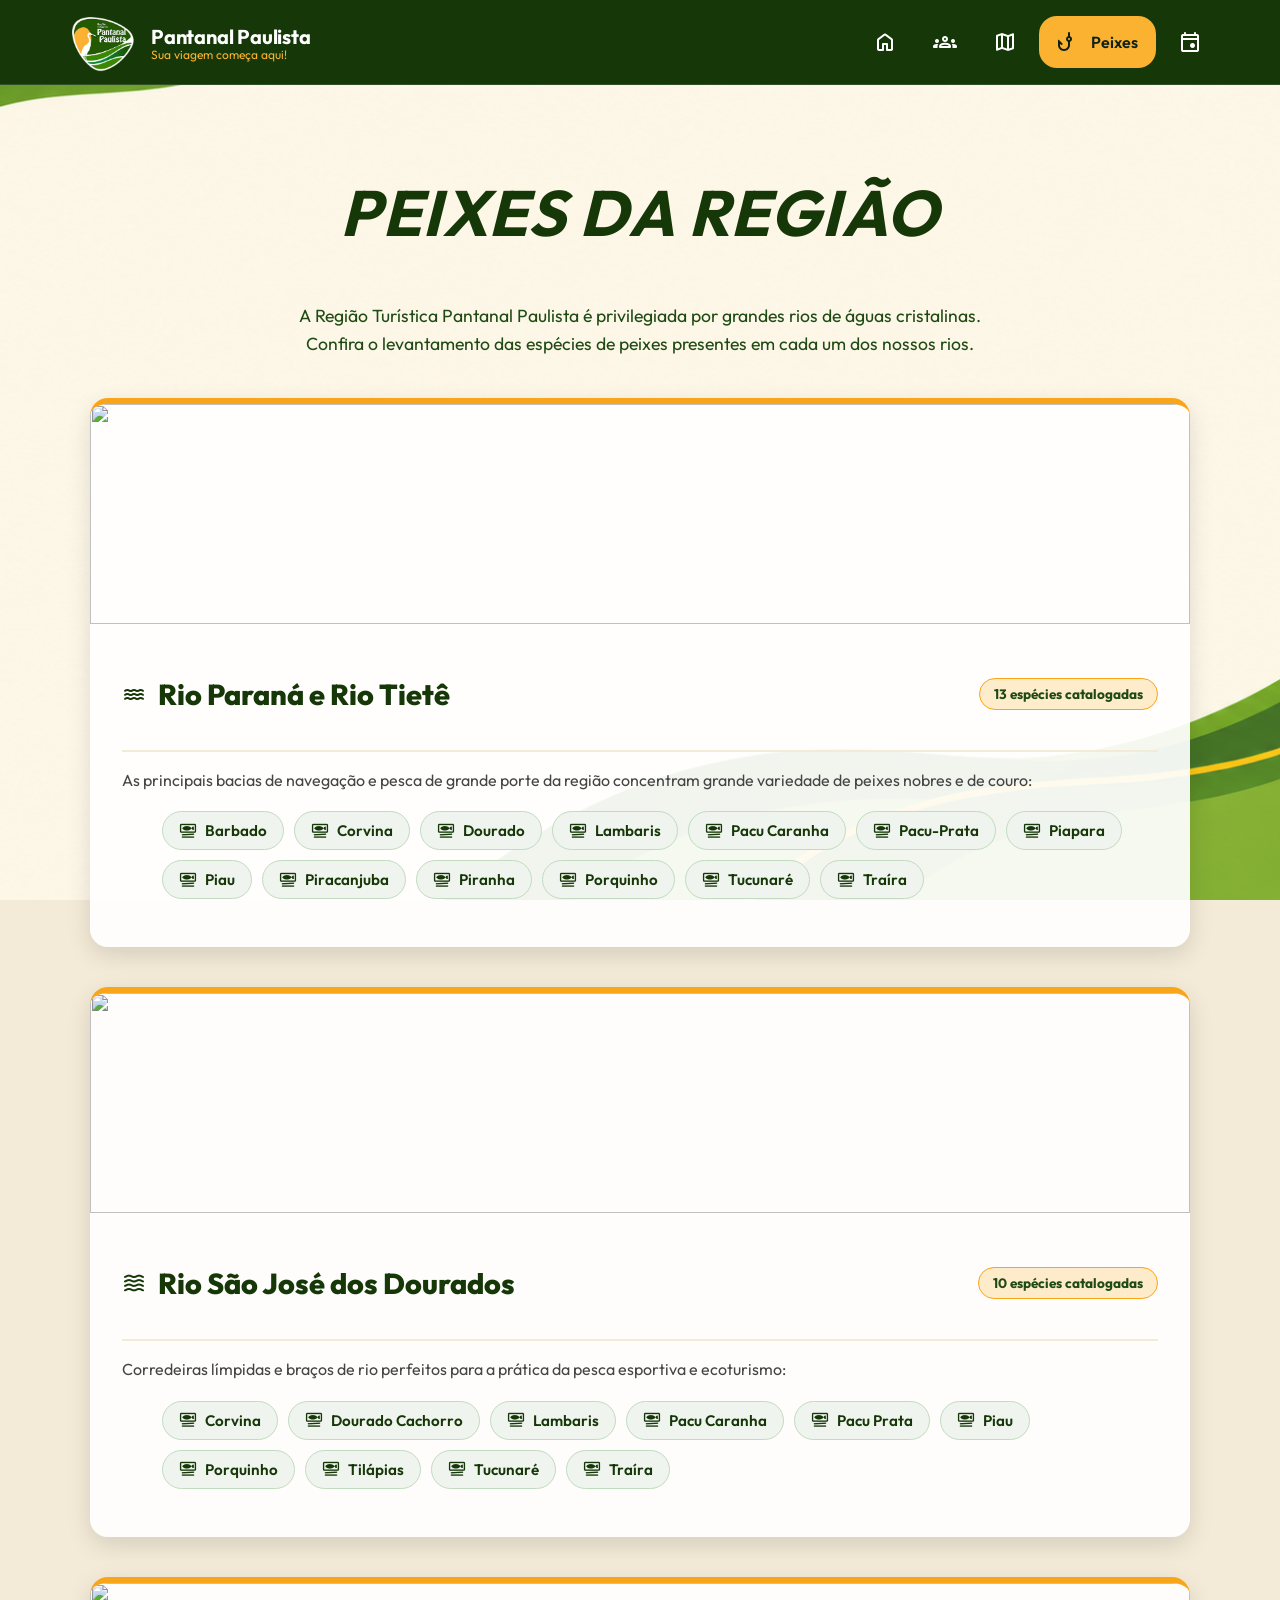
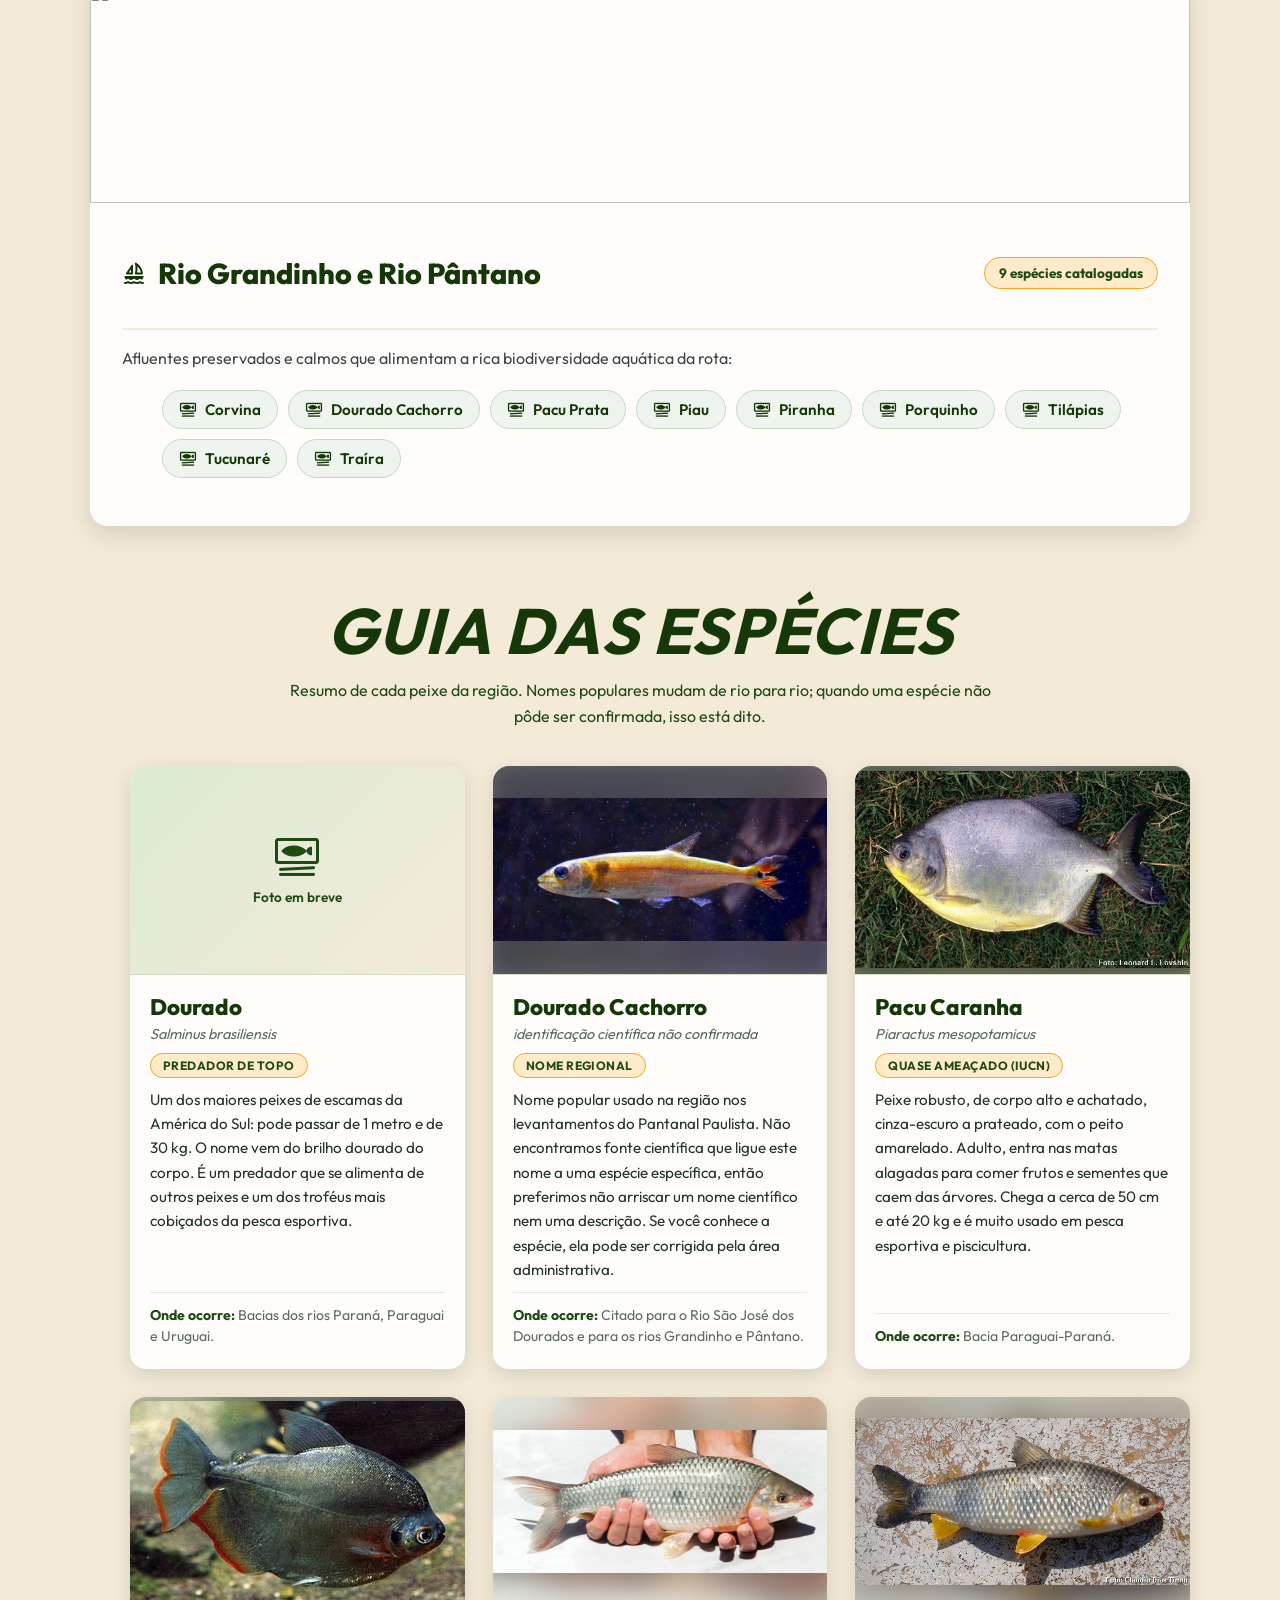
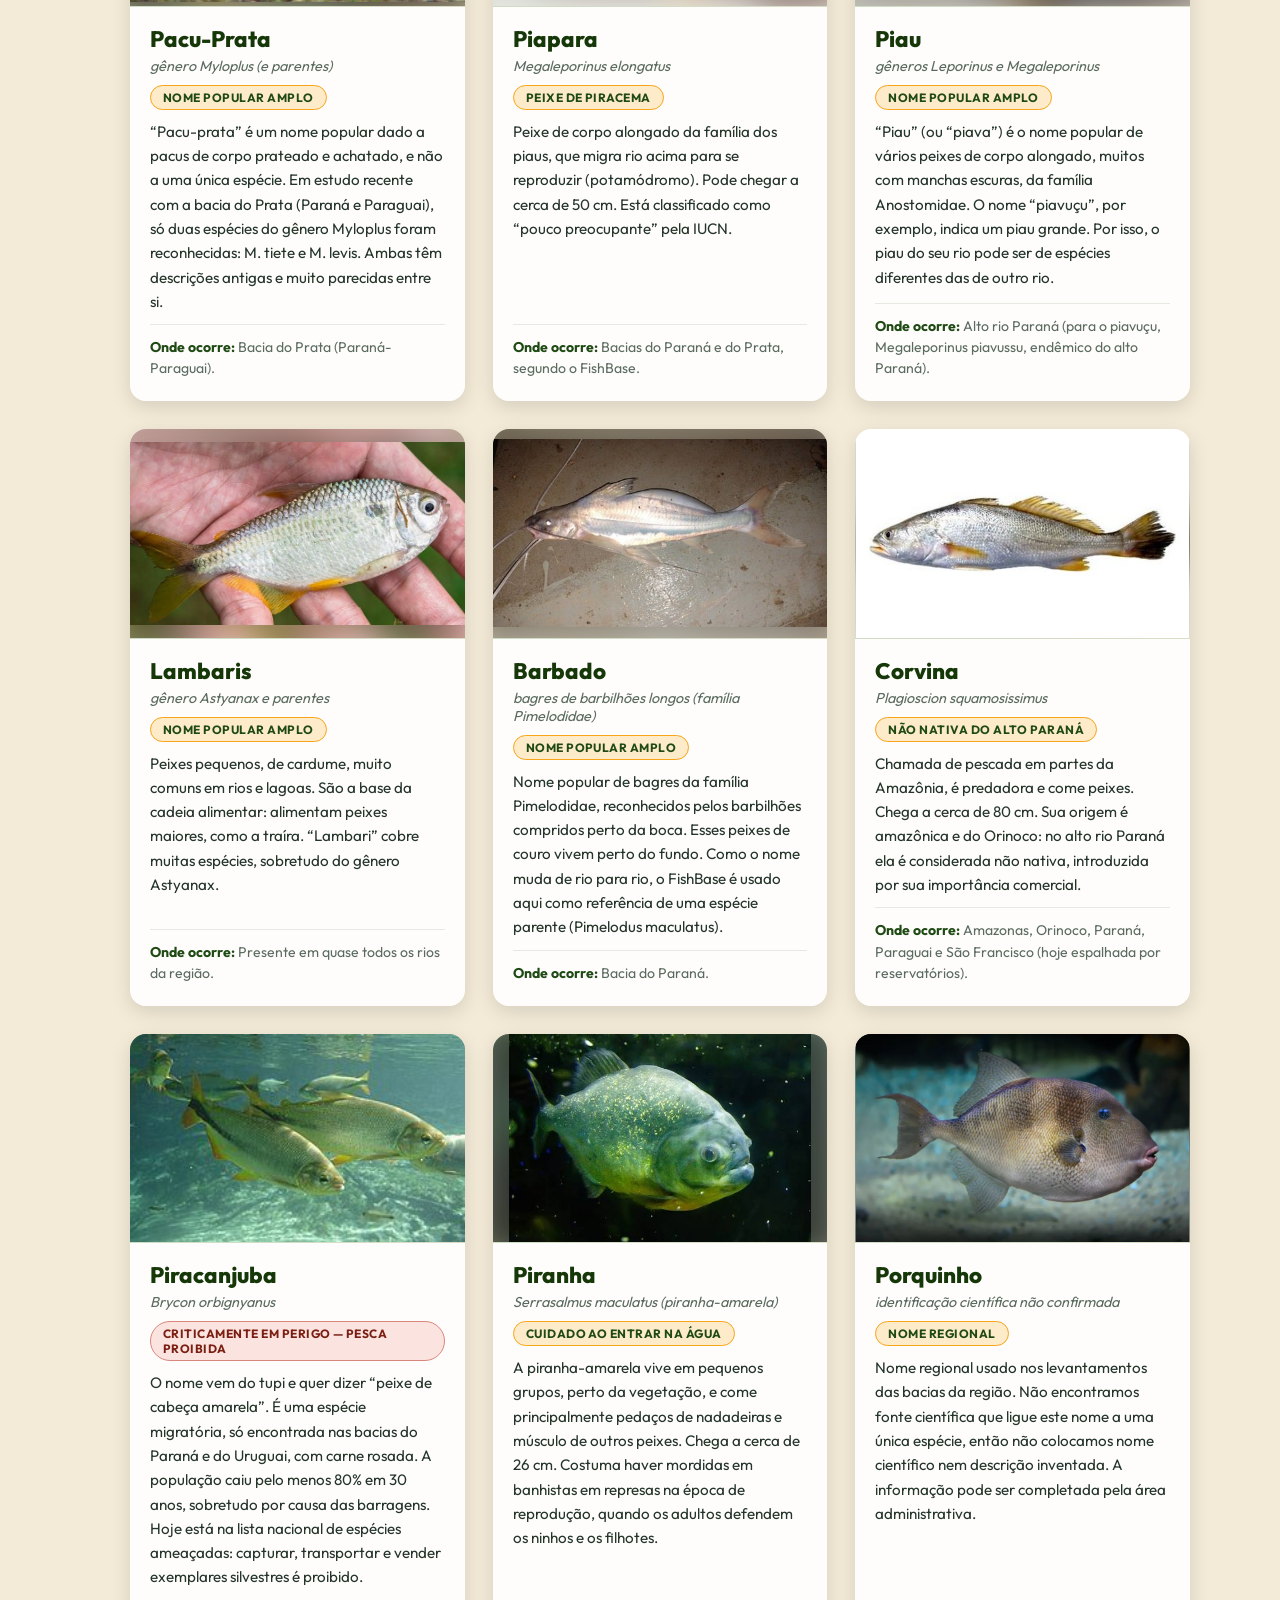
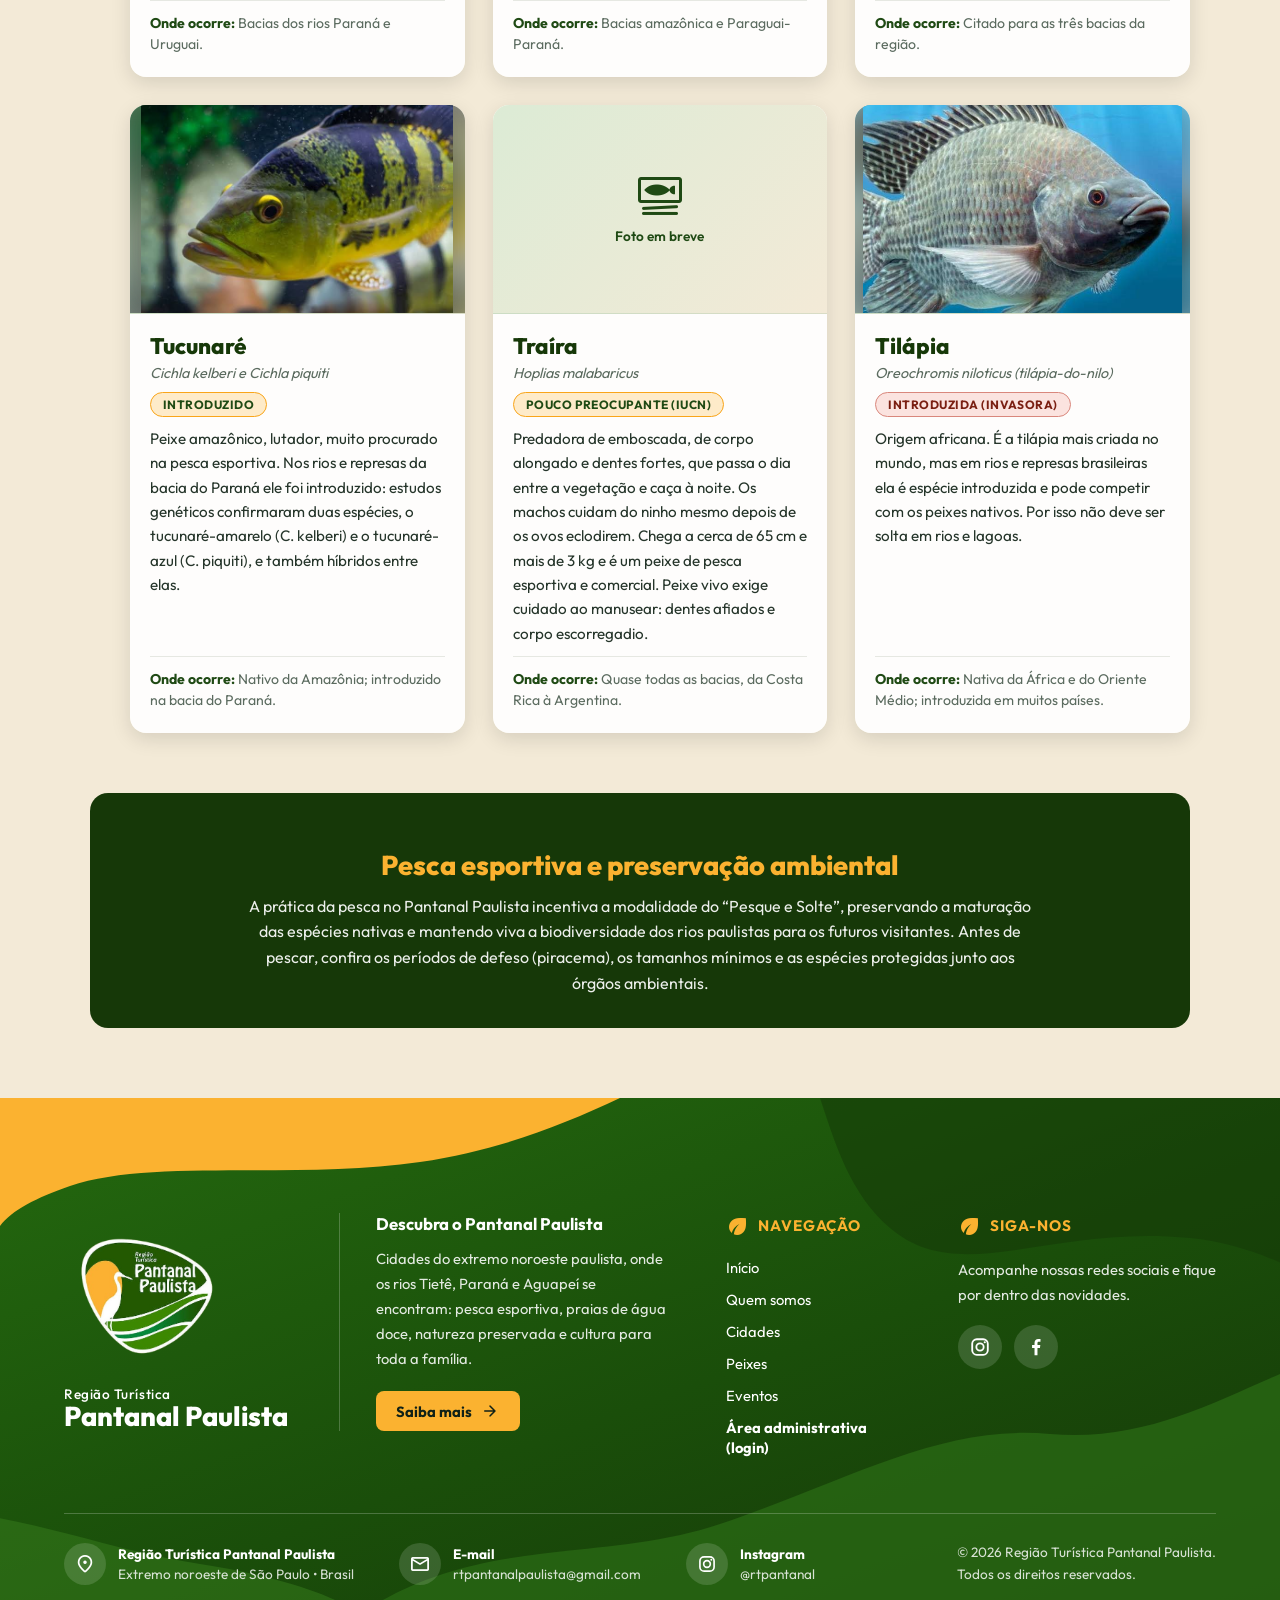
==== commit 8de2951e: "Adiciona fotos dos peixes e ajusta o tamanho dos cartões - 13 fotos em img/peixes/ com o id de cada " ====
--- a/peixes.html
+++ b/peixes.html
@@ -240,7 +240,7 @@
                     <ul class="especies">
                     <li class="especie" id="dourado">
                         <div class="especie__foto">
-                            <img src="img/peixes/dourado.jpg" alt="Dourado" loading="lazy" data-remoto="https://commons.wikimedia.org/wiki/Special:FilePath/Dourado no Rio da Prata.JPG?width=800" />
+                            <img src="img/peixes/dourado.jpg" alt="Dourado" loading="lazy" decoding="async" data-remoto="https://commons.wikimedia.org/wiki/Special:FilePath/Dourado no Rio da Prata.JPG?width=800" />
                             <span class="especie__foto-vazia" aria-hidden="true"><span class="material-symbols-rounded">set_meal</span>Foto em breve</span>
                         </div>
                         <div class="especie__corpo">
@@ -253,7 +253,7 @@
                     </li>
                     <li class="especie" id="dourado-cachorro">
                         <div class="especie__foto">
-                            <img src="img/peixes/dourado-cachorro.jpg" alt="Dourado Cachorro" loading="lazy" />
+                            <img src="img/peixes/dourado-cachorro.jpg" alt="Dourado Cachorro" loading="lazy" decoding="async" />
                             <span class="especie__foto-vazia" aria-hidden="true"><span class="material-symbols-rounded">set_meal</span>Foto em breve</span>
                         </div>
                         <div class="especie__corpo">
@@ -266,7 +266,7 @@
                     </li>
                     <li class="especie" id="pacu-caranha">
                         <div class="especie__foto">
-                            <img src="img/peixes/pacu-caranha.jpg" alt="Pacu Caranha" loading="lazy" />
+                            <img src="img/peixes/pacu-caranha.jpg" alt="Pacu Caranha" loading="lazy" decoding="async" />
                             <span class="especie__foto-vazia" aria-hidden="true"><span class="material-symbols-rounded">set_meal</span>Foto em breve</span>
                         </div>
                         <div class="especie__corpo">
@@ -279,7 +279,7 @@
                     </li>
                     <li class="especie" id="pacu-prata">
                         <div class="especie__foto">
-                            <img src="img/peixes/pacu-prata.jpg" alt="Pacu-Prata" loading="lazy" />
+                            <img src="img/peixes/pacu-prata.jpg" alt="Pacu-Prata" loading="lazy" decoding="async" />
                             <span class="especie__foto-vazia" aria-hidden="true"><span class="material-symbols-rounded">set_meal</span>Foto em breve</span>
                         </div>
                         <div class="especie__corpo">
@@ -292,7 +292,7 @@
                     </li>
                     <li class="especie" id="piapara">
                         <div class="especie__foto">
-                            <img src="img/peixes/piapara.jpg" alt="Piapara" loading="lazy" />
+                            <img src="img/peixes/piapara.jpg" alt="Piapara" loading="lazy" decoding="async" />
                             <span class="especie__foto-vazia" aria-hidden="true"><span class="material-symbols-rounded">set_meal</span>Foto em breve</span>
                         </div>
                         <div class="especie__corpo">
@@ -305,7 +305,7 @@
                     </li>
                     <li class="especie" id="piau">
                         <div class="especie__foto">
-                            <img src="img/peixes/piau.jpg" alt="Piau" loading="lazy" />
+                            <img src="img/peixes/piau.jpg" alt="Piau" loading="lazy" decoding="async" />
                             <span class="especie__foto-vazia" aria-hidden="true"><span class="material-symbols-rounded">set_meal</span>Foto em breve</span>
                         </div>
                         <div class="especie__corpo">
@@ -318,7 +318,7 @@
                     </li>
                     <li class="especie" id="lambari">
                         <div class="especie__foto">
-                            <img src="img/peixes/lambari.jpg" alt="Lambaris" loading="lazy" />
+                            <img src="img/peixes/lambari.jpg" alt="Lambaris" loading="lazy" decoding="async" />
                             <span class="especie__foto-vazia" aria-hidden="true"><span class="material-symbols-rounded">set_meal</span>Foto em breve</span>
                         </div>
                         <div class="especie__corpo">
@@ -331,7 +331,7 @@
                     </li>
                     <li class="especie" id="barbado">
                         <div class="especie__foto">
-                            <img src="img/peixes/barbado.jpg" alt="Barbado" loading="lazy" />
+                            <img src="img/peixes/barbado.jpg" alt="Barbado" loading="lazy" decoding="async" />
                             <span class="especie__foto-vazia" aria-hidden="true"><span class="material-symbols-rounded">set_meal</span>Foto em breve</span>
                         </div>
                         <div class="especie__corpo">
@@ -344,7 +344,7 @@
                     </li>
                     <li class="especie" id="corvina">
                         <div class="especie__foto">
-                            <img src="img/peixes/corvina.jpg" alt="Corvina" loading="lazy" />
+                            <img src="img/peixes/corvina.jpg" alt="Corvina" loading="lazy" decoding="async" />
                             <span class="especie__foto-vazia" aria-hidden="true"><span class="material-symbols-rounded">set_meal</span>Foto em breve</span>
                         </div>
                         <div class="especie__corpo">
@@ -357,7 +357,7 @@
                     </li>
                     <li class="especie" id="piracanjuba">
                         <div class="especie__foto">
-                            <img src="img/peixes/piracanjuba.jpg" alt="Piracanjuba" loading="lazy" />
+                            <img src="img/peixes/piracanjuba.jpg" alt="Piracanjuba" loading="lazy" decoding="async" />
                             <span class="especie__foto-vazia" aria-hidden="true"><span class="material-symbols-rounded">set_meal</span>Foto em breve</span>
                         </div>
                         <div class="especie__corpo">
@@ -370,7 +370,7 @@
                     </li>
                     <li class="especie" id="piranha">
                         <div class="especie__foto">
-                            <img src="img/peixes/piranha.jpg" alt="Piranha" loading="lazy" />
+                            <img src="img/peixes/piranha.jpg" alt="Piranha" loading="lazy" decoding="async" />
                             <span class="especie__foto-vazia" aria-hidden="true"><span class="material-symbols-rounded">set_meal</span>Foto em breve</span>
                         </div>
                         <div class="especie__corpo">
@@ -383,7 +383,7 @@
                     </li>
                     <li class="especie" id="porquinho">
                         <div class="especie__foto">
-                            <img src="img/peixes/porquinho.jpg" alt="Porquinho" loading="lazy" />
+                            <img src="img/peixes/porquinho.jpg" alt="Porquinho" loading="lazy" decoding="async" />
                             <span class="especie__foto-vazia" aria-hidden="true"><span class="material-symbols-rounded">set_meal</span>Foto em breve</span>
                         </div>
                         <div class="especie__corpo">
@@ -396,7 +396,7 @@
                     </li>
                     <li class="especie" id="tucunare">
                         <div class="especie__foto">
-                            <img src="img/peixes/tucunare.jpg" alt="Tucunaré" loading="lazy" />
+                            <img src="img/peixes/tucunare.jpg" alt="Tucunaré" loading="lazy" decoding="async" />
                             <span class="especie__foto-vazia" aria-hidden="true"><span class="material-symbols-rounded">set_meal</span>Foto em breve</span>
                         </div>
                         <div class="especie__corpo">
@@ -409,7 +409,7 @@
                     </li>
                     <li class="especie" id="traira">
                         <div class="especie__foto">
-                            <img src="img/peixes/traira.jpg" alt="Traíra" loading="lazy" data-remoto="https://commons.wikimedia.org/wiki/Special:FilePath/Hoplias malabaricus2.jpg?width=800" />
+                            <img src="img/peixes/traira.jpg" alt="Traíra" loading="lazy" decoding="async" data-remoto="https://commons.wikimedia.org/wiki/Special:FilePath/Hoplias malabaricus2.jpg?width=800" />
                             <span class="especie__foto-vazia" aria-hidden="true"><span class="material-symbols-rounded">set_meal</span>Foto em breve</span>
                         </div>
                         <div class="especie__corpo">
@@ -422,7 +422,7 @@
                     </li>
                     <li class="especie" id="tilapia">
                         <div class="especie__foto">
-                            <img src="img/peixes/tilapia.jpg" alt="Tilápia" loading="lazy" />
+                            <img src="img/peixes/tilapia.jpg" alt="Tilápia" loading="lazy" decoding="async" />
                             <span class="especie__foto-vazia" aria-hidden="true"><span class="material-symbols-rounded">set_meal</span>Foto em breve</span>
                         </div>
                         <div class="especie__corpo">
--- a/style.css
+++ b/style.css
@@ -1745,7 +1745,7 @@
 
 .especies {
     display: grid;                                                 /* itens em grade (linhas e colunas) */
-    grid-template-columns: repeat(auto-fill, minmax(300px, 1fr));  /* colunas da grade (quantas e de que tamanho) */
+    grid-template-columns: repeat(auto-fill, minmax(min(300px, 100%), 1fr));  /* colunas da grade (quantas e de que tamanho) */
     gap: 28px;                                                     /* espaço entre os itens (aumentar = mais afastados) */
     list-style: none;                                              /* sem bolinhas */
 }
@@ -1768,14 +1768,40 @@
 .especie__foto {
     position: relative;                                     /* referência para filhos "absolute" */
     aspect-ratio: 16 / 10;                                  /* proporção da caixa (largura / altura) */
-    background: linear-gradient(135deg, #dcebd5, #f3ead7);  /* fundo (cor e/ou imagem) */
+    overflow: hidden;                                       /* esconde o que passa da caixa (o fundo desfocado) */
+    isolation: isolate;                                     /* o fundo desfocado fica preso dentro da caixa */
+    background: linear-gradient(135deg, #dcebd5, #f3ead7);  /* fundo enquanto a foto não carrega */
+    border-bottom: 1px solid rgba(22, 56, 8, 0.08);         /* linha fina separando foto e texto */
+}
+
+/* Fundo desfocado: a própria foto, ampliada e borrada, preenche as sobras
+   para o peixe aparecer INTEIRO (sem cortar cabeça nem cauda).
+   O index.js coloca a foto na variável --foto-fundo quando ela carrega. */
+.especie__foto::before {
+    content: "";
+    position: absolute;                                 /* solto, posicionado dentro do pai */
+    inset: -24px;                                       /* passa um pouco das bordas (esconde a borda do desfoque) */
+    z-index: -1;                                        /* fica atrás da foto */
+    background: var(--foto-fundo, none) center / cover no-repeat;
+    filter: blur(18px) saturate(1.15) brightness(0.92); /* desfoque (aumentar = mais borrado) */
+    opacity: 0.75;                                      /* força do fundo (0 = some, 1 = total) */
 }
 
 .especie__foto img {
-    display: block;     /* ocupa a linha toda */
-    width: 100%;        /* largura (aumentar = mais largo) */
-    height: 100%;       /* altura (aumentar = mais alto) */
-    object-fit: cover;  /* foto preenche a caixa, cortando as sobras */
+    display: block;                        /* ocupa a linha toda */
+    width: 100%;                           /* largura (aumentar = mais largo) */
+    height: 100%;                          /* altura (aumentar = mais alto) */
+    object-fit: contain;                   /* foto inteira dentro da caixa, sem cortar o peixe */
+    object-position: center;               /* foto centralizada */
+    filter: drop-shadow(0 6px 14px rgba(0, 0, 0, 0.18)); /* sombra suave em volta da foto */
+    transition: transform 0.35s ease;      /* animação do zoom ao passar o mouse */
+}
+
+/* Zoom leve ao passar o mouse sobre o cartão. */
+@media (hover: hover) and (prefers-reduced-motion: no-preference) {
+    .especie:hover .especie__foto img {
+        transform: scale(1.04);  /* zoom (aumentar = mais zoom) */
+    }
 }
 
 /* Quando a foto não carrega, o JS esconde a <img> e mostra o ícone. */
@@ -1814,6 +1840,11 @@
     text-align: left;         /* texto à esquerda */
 }
 
+/* Zera as margens padrão do navegador: o espaço entre os textos vem só do "gap" acima. */
+.especie__corpo > * {
+    margin: 0;
+}
+
 .especie__nome {
     font-family: var(--fonte-titulo);  /* fonte (tipo de letra) */
     font-size: 1.4rem;                 /* tamanho da letra (aumentar = letra maior) */
@@ -1822,6 +1853,7 @@
 }
 
 .especie__cientifico {
+    margin-top: -6px;  /* cola o nome científico logo abaixo do nome popular */
     font-size: 0.9rem;   /* tamanho da letra (aumentar = letra maior) */
     font-style: italic;  /* letra inclinada */
     color: #5b6b5f;      /* cor do texto */
@@ -1853,6 +1885,9 @@
 }
 
 .especie__onde {
+    margin-top: auto;                         /* empurra para o pé do cartão (alinha entre cartões da mesma linha) */
+    padding-top: 12px;                        /* espaço acima da linha divisória */
+    border-top: 1px solid rgba(22, 56, 8, 0.1); /* linha fina separando do texto */
     font-size: 0.88rem;  /* tamanho da letra (aumentar = letra maior) */
     line-height: 1.5;    /* altura da linha (aumentar = linhas mais afastadas) */
     color: #5b6b5f;      /* cor do texto */
